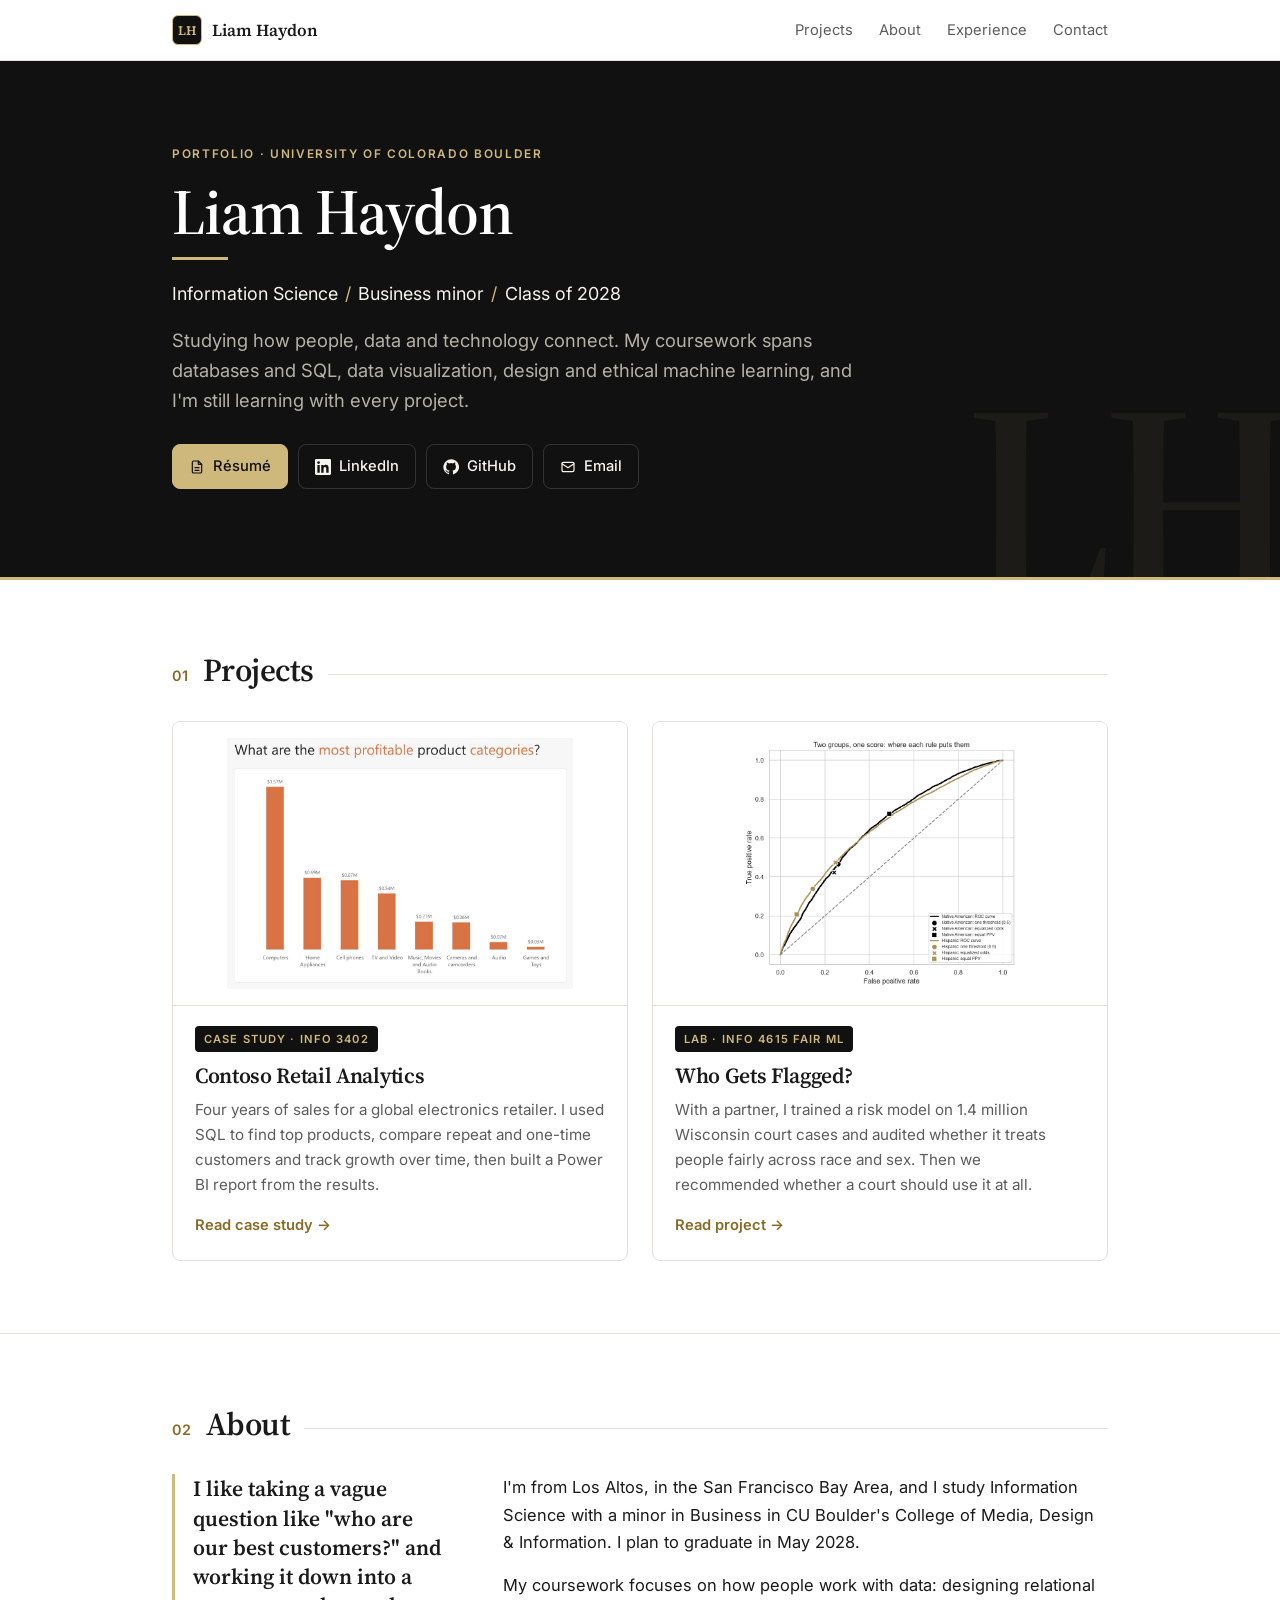
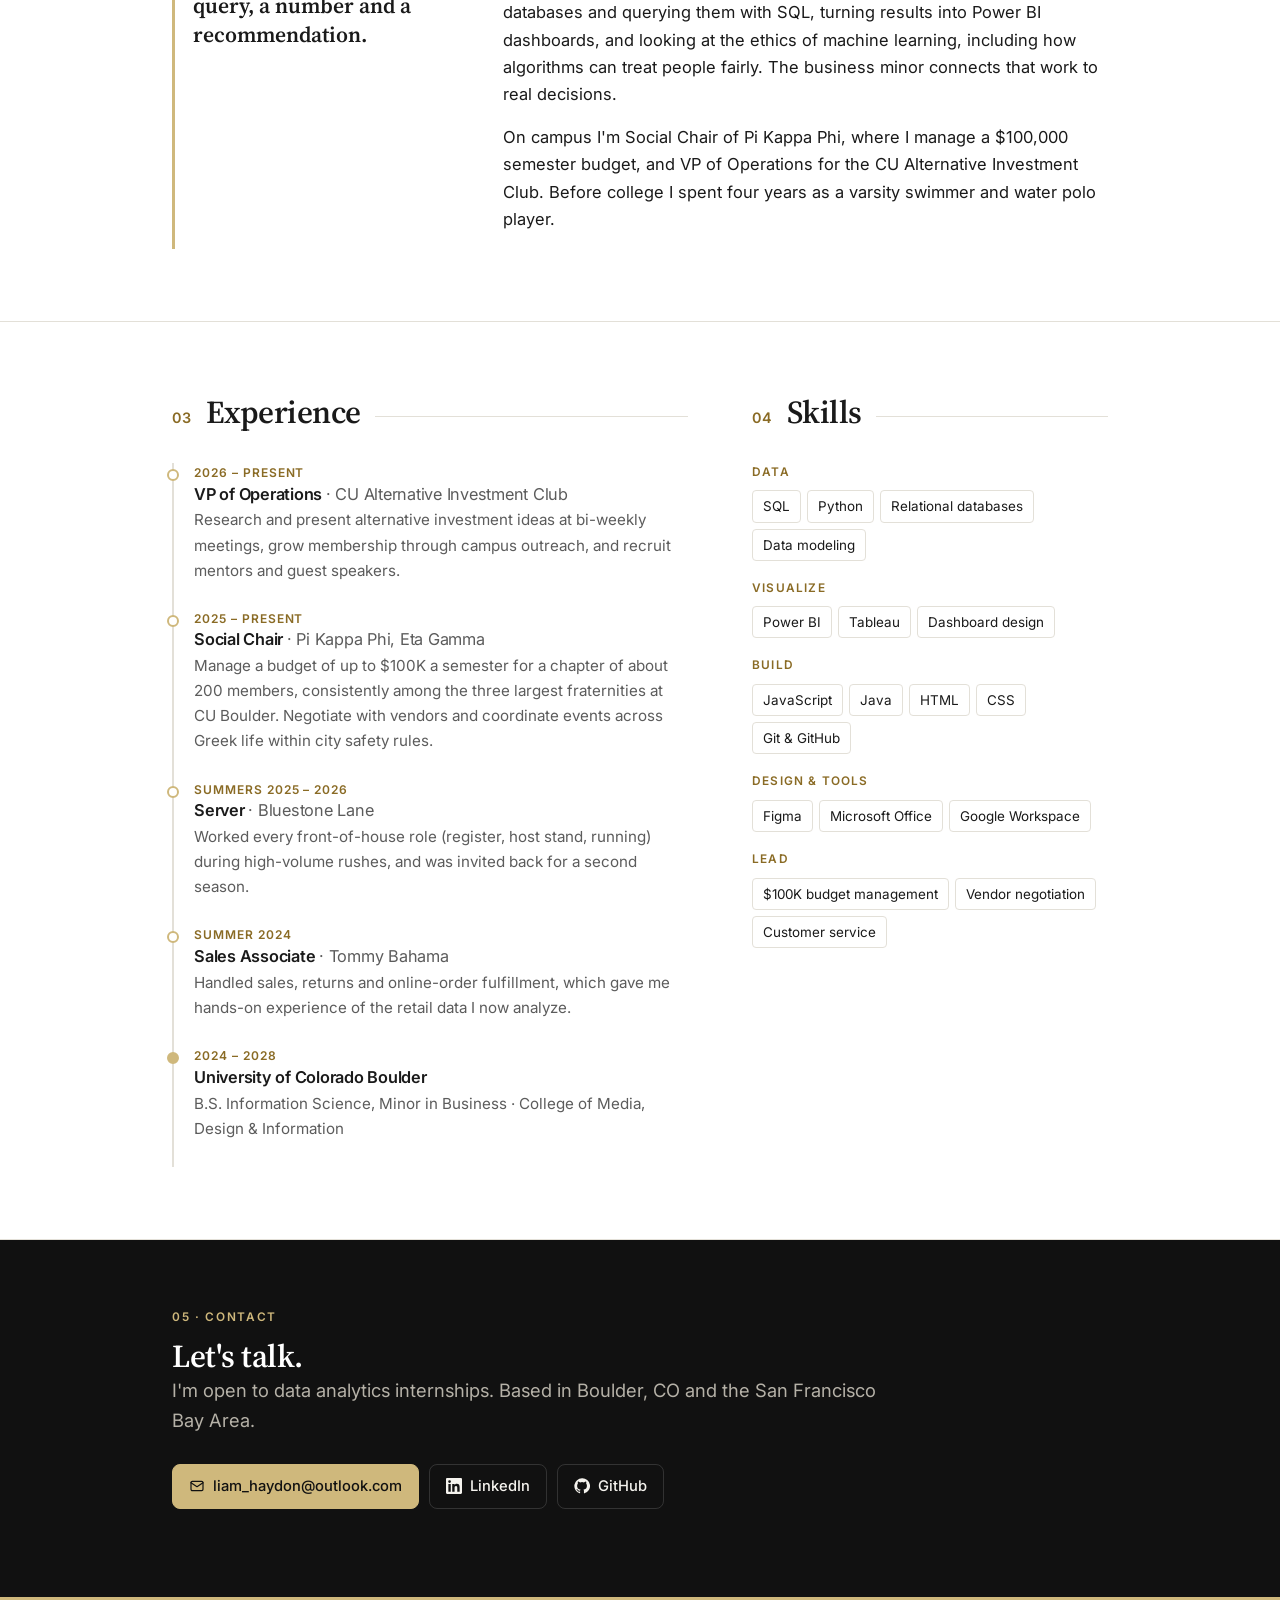
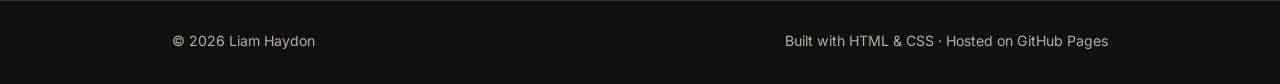
==== index.html @ d9df0a8a "Redesign: black and CU gold hero, icon links, monogram, numbered sections, timeline Co-Authored-By: " ====
<!doctype html>
<html lang="en">
<head>
  <meta charset="utf-8">
  <meta name="viewport" content="width=device-width, initial-scale=1">
  <title>Liam Haydon · Portfolio</title>
  <meta name="description" content="Liam Haydon: Information Science student with a Business minor at CU Boulder. SQL, Power BI, Python and data analytics.">
  <link rel="preconnect" href="https://fonts.googleapis.com">
  <link rel="preconnect" href="https://fonts.gstatic.com" crossorigin>
  <link href="https://fonts.googleapis.com/css2?family=Inter:wght@400;500;600&family=Source+Serif+4:opsz,wght@8..60,600&display=swap" rel="stylesheet">
  <link rel="stylesheet" href="assets/css/style.css">
</head>
<body>

<nav class="nav">
  <div class="container">
    <a class="brand" href="#top"><span class="mark">LH</span><span class="full">Liam Haydon</span></a>
    <ul>
      <li><a class="link" href="#projects">Projects</a></li>
      <li><a class="link" href="#about">About</a></li>
      <li class="hide-sm"><a class="link" href="#experience">Experience</a></li>
      <li><a class="link" href="#contact">Contact</a></li>
    </ul>
  </div>
</nav>

<header class="hero" id="top" data-mark="LH">
  <div class="container">
    <div class="eyebrow">Portfolio · University of Colorado Boulder</div>
    <h1>Liam Haydon</h1>
    <hr class="rule">
    <p class="role">Information Science<span class="sep">/</span>Business minor<span class="sep">/</span>Class of 2028</p>
    <p class="lead">Studying how people, data and technology connect. My coursework spans databases and SQL, data visualization, design and ethical machine learning, and I'm still learning with every project.</p>
    <ul class="links">
      <li><a class="btn gold" href="assets/Liam-Haydon-Resume.pdf">
        <svg viewBox="0 0 24 24" fill="none" stroke="currentColor" stroke-width="1.8" stroke-linecap="round" stroke-linejoin="round" aria-hidden="true"><path d="M14 3H7a2 2 0 0 0-2 2v14a2 2 0 0 0 2 2h10a2 2 0 0 0 2-2V8z"/><path d="M14 3v5h5M9 13h6M9 17h6"/></svg>Résumé</a></li>
      <li><a class="btn" href="https://www.linkedin.com/in/liamhaydon/">
        <svg viewBox="0 0 24 24" fill="currentColor" aria-hidden="true"><path d="M20.45 20.45h-3.56v-5.57c0-1.33-.02-3.04-1.85-3.04-1.85 0-2.14 1.45-2.14 2.94v5.67H9.35V9h3.41v1.56h.05c.48-.9 1.64-1.85 3.37-1.85 3.6 0 4.27 2.37 4.27 5.46v6.28ZM5.34 7.43a2.06 2.06 0 1 1 0-4.13 2.06 2.06 0 0 1 0 4.13ZM7.12 20.45H3.56V9h3.56v11.45ZM22.22 0H1.77C.79 0 0 .77 0 1.73v20.54C0 23.23.79 24 1.77 24h20.45c.98 0 1.78-.77 1.78-1.73V1.73C24 .77 23.2 0 22.22 0Z"/></svg>LinkedIn</a></li>
      <li><a class="btn" href="https://github.com/liamhaydon">
        <svg viewBox="0 0 24 24" fill="currentColor" aria-hidden="true"><path d="M12 .5a11.5 11.5 0 0 0-3.64 22.41c.58.1.79-.25.79-.56v-2c-3.2.7-3.88-1.37-3.88-1.37-.53-1.33-1.28-1.69-1.28-1.69-1.05-.71.08-.7.08-.7 1.16.08 1.77 1.19 1.77 1.19 1.03 1.77 2.71 1.26 3.37.96.1-.75.4-1.26.73-1.55-2.55-.29-5.24-1.28-5.24-5.68 0-1.25.45-2.28 1.18-3.08-.12-.29-.51-1.46.11-3.04 0 0 .97-.31 3.17 1.18a11 11 0 0 1 5.77 0c2.2-1.49 3.17-1.18 3.17-1.18.62 1.58.23 2.75.11 3.04.74.8 1.18 1.83 1.18 3.08 0 4.41-2.69 5.38-5.26 5.67.41.36.78 1.06.78 2.14v3.17c0 .31.21.67.8.56A11.5 11.5 0 0 0 12 .5Z"/></svg>GitHub</a></li>
      <li><a class="btn" href="mailto:liam_haydon@outlook.com">
        <svg viewBox="0 0 24 24" fill="none" stroke="currentColor" stroke-width="1.8" stroke-linecap="round" stroke-linejoin="round" aria-hidden="true"><rect x="3" y="5" width="18" height="14" rx="2"/><path d="m3 7 9 6 9-6"/></svg>Email</a></li>
    </ul>
  </div>
</header>


<section id="projects">
  <div class="container">
    <div class="sec-head"><span class="num">01</span><h2>Projects</h2></div>
    <div class="projects">
      <a class="project" href="projects/contoso-retail-analytics.html">
        <div class="shot"><img src="assets/img/profit-by-category.png" alt="Power BI chart of profit by product category"></div>
        <div class="info">
          <span class="course">Case study · INFO 3402</span>
          <h3>Contoso Retail Analytics</h3>
          <p>Four years of sales for a global electronics retailer. I used SQL to find top products, compare repeat and one-time customers and track growth over time, then built a Power BI report from the results.</p>
          <span class="read">Read case study <i>→</i></span>
        </div>
      </a>
      <a class="project" href="projects/fair-ml-risk-audit.html">
        <div class="shot"><img src="assets/img/fairml-impossibility.png" alt="ROC curves comparing how fairness rules affect two groups"></div>
        <div class="info">
          <span class="course">Lab · INFO 4615 Fair ML</span>
          <h3>Who Gets Flagged?</h3>
          <p>With a partner, I trained a risk model on 1.4 million Wisconsin court cases and audited whether it treats people fairly across race and sex. Then we recommended whether a court should use it at all.</p>
          <span class="read">Read project <i>→</i></span>
        </div>
      </a>
    </div>
  </div>
</section>

<section id="about">
  <div class="container">
    <div class="sec-head"><span class="num">02</span><h2>About</h2></div>
    <div class="about">
      <p class="pull">I like taking a vague question like "who are our best customers?" and working it down into a query, a number and a recommendation.</p>
      <div>
        <p>
          I'm from Los Altos, in the San Francisco Bay Area, and I study Information Science with a minor in Business
          in CU Boulder's College of Media, Design &amp; Information. I plan to graduate in May 2028.
        </p>
        <p>
          My coursework focuses on how people work with data: designing relational databases and querying them with SQL,
          turning results into Power BI dashboards, and looking at the ethics of machine learning, including how algorithms can treat people fairly.
          The business minor connects that work to real decisions.
        </p>
        <p>
          On campus I'm Social Chair of Pi Kappa Phi, where I manage a $100,000 semester budget,
          and VP of Operations for the CU Alternative Investment Club. Before college I spent four years as a varsity swimmer and water polo player.
        </p>
      </div>
    </div>
  </div>
</section>

<section id="experience">
  <div class="container two-col">
    <div>
      <div class="sec-head"><span class="num">03</span><h2>Experience</h2></div>
      <ul class="xp">
        <li>
          <span class="when">2026 – Present</span>
          <h3>VP of Operations <span class="org">· CU Alternative Investment Club</span></h3>
          <p>Research and present alternative investment ideas at bi-weekly meetings, grow membership through campus outreach, and recruit mentors and guest speakers.</p>
        </li>
        <li>
          <span class="when">2025 – Present</span>
          <h3>Social Chair <span class="org">· Pi Kappa Phi, Eta Gamma</span></h3>
          <p>Manage a budget of up to $100K a semester for a chapter of about 200 members, consistently among the three largest fraternities at CU Boulder. Negotiate with vendors and coordinate events across Greek life within city safety rules.</p>
        </li>
        <li>
          <span class="when">Summers 2025 – 2026</span>
          <h3>Server <span class="org">· Bluestone Lane</span></h3>
          <p>Worked every front-of-house role (register, host stand, running) during high-volume rushes, and was invited back for a second season.</p>
        </li>
        <li>
          <span class="when">Summer 2024</span>
          <h3>Sales Associate <span class="org">· Tommy Bahama</span></h3>
          <p>Handled sales, returns and online-order fulfillment, which gave me hands-on experience of the retail data I now analyze.</p>
        </li>
        <li class="edu">
          <span class="when">2024 – 2028</span>
          <h3>University of Colorado Boulder</h3>
          <p>B.S. Information Science, Minor in Business · College of Media, Design &amp; Information</p>
        </li>
      </ul>
    </div>
    <div>
      <div class="sec-head"><span class="num">04</span><h2>Skills</h2></div>
      <dl class="skills">
        <div><dt>Data</dt><dd><ul class="chips"><li>SQL</li><li>Python</li><li>Relational databases</li><li>Data modeling</li></ul></dd></div>
        <div><dt>Visualize</dt><dd><ul class="chips"><li>Power BI</li><li>Tableau</li><li>Dashboard design</li></ul></dd></div>
        <div><dt>Build</dt><dd><ul class="chips"><li>JavaScript</li><li>Java</li><li>HTML</li><li>CSS</li><li>Git &amp; GitHub</li></ul></dd></div>
        <div><dt>Design &amp; tools</dt><dd><ul class="chips"><li>Figma</li><li>Microsoft Office</li><li>Google Workspace</li></ul></dd></div>
        <div><dt>Lead</dt><dd><ul class="chips"><li>$100K budget management</li><li>Vendor negotiation</li><li>Customer service</li></ul></dd></div>
      </dl>
    </div>
  </div>
</section>

<section id="contact" class="band">
  <div class="container">
    <div class="eyebrow">05 · Contact</div>
    <h2>Let's talk.</h2>
    <p class="lead">I'm open to data analytics internships. Based in Boulder, CO and the San Francisco Bay Area.</p>
    <ul class="links">
      <li><a class="btn gold" href="mailto:liam_haydon@outlook.com">
        <svg viewBox="0 0 24 24" fill="none" stroke="currentColor" stroke-width="1.8" stroke-linecap="round" stroke-linejoin="round" aria-hidden="true"><rect x="3" y="5" width="18" height="14" rx="2"/><path d="m3 7 9 6 9-6"/></svg>liam_haydon@outlook.com</a></li>
      <li><a class="btn" href="https://www.linkedin.com/in/liamhaydon/">
        <svg viewBox="0 0 24 24" fill="currentColor" aria-hidden="true"><path d="M20.45 20.45h-3.56v-5.57c0-1.33-.02-3.04-1.85-3.04-1.85 0-2.14 1.45-2.14 2.94v5.67H9.35V9h3.41v1.56h.05c.48-.9 1.64-1.85 3.37-1.85 3.6 0 4.27 2.37 4.27 5.46v6.28ZM5.34 7.43a2.06 2.06 0 1 1 0-4.13 2.06 2.06 0 0 1 0 4.13ZM7.12 20.45H3.56V9h3.56v11.45ZM22.22 0H1.77C.79 0 0 .77 0 1.73v20.54C0 23.23.79 24 1.77 24h20.45c.98 0 1.78-.77 1.78-1.73V1.73C24 .77 23.2 0 22.22 0Z"/></svg>LinkedIn</a></li>
      <li><a class="btn" href="https://github.com/liamhaydon">
        <svg viewBox="0 0 24 24" fill="currentColor" aria-hidden="true"><path d="M12 .5a11.5 11.5 0 0 0-3.64 22.41c.58.1.79-.25.79-.56v-2c-3.2.7-3.88-1.37-3.88-1.37-.53-1.33-1.28-1.69-1.28-1.69-1.05-.71.08-.7.08-.7 1.16.08 1.77 1.19 1.77 1.19 1.03 1.77 2.71 1.26 3.37.96.1-.75.4-1.26.73-1.55-2.55-.29-5.24-1.28-5.24-5.68 0-1.25.45-2.28 1.18-3.08-.12-.29-.51-1.46.11-3.04 0 0 .97-.31 3.17 1.18a11 11 0 0 1 5.77 0c2.2-1.49 3.17-1.18 3.17-1.18.62 1.58.23 2.75.11 3.04.74.8 1.18 1.83 1.18 3.08 0 4.41-2.69 5.38-5.26 5.67.41.36.78 1.06.78 2.14v3.17c0 .31.21.67.8.56A11.5 11.5 0 0 0 12 .5Z"/></svg>GitHub</a></li>
    </ul>
  </div>
</section>

<footer>
  <div class="container">
    <span>© 2026 Liam Haydon</span>
    <span>Built with HTML &amp; CSS · Hosted on GitHub Pages</span>
  </div>
</footer>

</body>
</html>
---- assets/css/style.css ----
/* ==========================================================================
   Liam Haydon · Portfolio
   Professional and minimal, with black bands and CU gold accents.
   ========================================================================== */

/* ---------- Tokens ---------- */
:root {
  --bg: #ffffff;
  --surface: #f7f6f2;
  --text: #1a1a1a;
  --muted: #5c5c5c;
  --faint: #8b8b8b;
  --border: #e3e0d8;
  --accent: #8a6b25;          /* CU gold, darkened for text on white */
  --gold: #cfb87c;            /* true CU gold, for use on black */
  --accent-soft: #f4eedd;
  --band: #111111;            /* black hero / contact / footer */
  --band-text: #f5f3ee;
  --band-muted: #b5b1a7;
  --band-line: rgba(255, 255, 255, .14);
  --code-bg: #16181d;
  --shadow: 0 10px 30px -12px rgba(0, 0, 0, .18);
  --serif: "Source Serif 4", Georgia, "Times New Roman", serif;
  --sans: "Inter", system-ui, -apple-system, "Segoe UI", sans-serif;
  --mono: ui-monospace, SFMono-Regular, Menlo, Consolas, monospace;
  --max: 1000px;
  --radius: 8px;
}
@media (prefers-color-scheme: dark) {
  :root:not([data-theme="light"]) {
    --bg: #141414;
    --surface: #1c1c1c;
    --text: #ebe8e1;
    --muted: #a8a49c;
    --faint: #7d7a74;
    --border: #2d2c29;
    --accent: #cfb87c;
    --accent-soft: #2a2518;
    --band: #0a0a0a;
    --code-bg: #0d0e11;
    --shadow: 0 10px 30px -12px rgba(0, 0, 0, .6);
  }
}
:root[data-theme="dark"] {
  --bg: #141414;
  --surface: #1c1c1c;
  --text: #ebe8e1;
  --muted: #a8a49c;
  --faint: #7d7a74;
  --border: #2d2c29;
  --accent: #cfb87c;
  --accent-soft: #2a2518;
  --band: #0a0a0a;
  --code-bg: #0d0e11;
  --shadow: 0 10px 30px -12px rgba(0, 0, 0, .6);
}

/* ---------- Base ---------- */
*, *::before, *::after { box-sizing: border-box; }
html { scroll-behavior: smooth; }
@media (prefers-reduced-motion: reduce) { html { scroll-behavior: auto; } * { transition: none !important; } }
body {
  margin: 0;
  background: var(--bg);
  color: var(--text);
  font: 400 16.5px/1.65 var(--sans);
  -webkit-font-smoothing: antialiased;
}
img { max-width: 100%; height: auto; display: block; }
a { color: var(--accent); text-decoration: none; }
a:hover { text-decoration: underline; text-underline-offset: 3px; }
h1, h2, h3 { font-family: var(--serif); font-weight: 600; color: var(--text); line-height: 1.15; letter-spacing: -0.015em; margin: 0; }
h1 { font-size: clamp(2.6rem, 7vw, 4rem); }
h2 { font-size: clamp(1.6rem, 3vw, 2rem); }
h3 { font-size: 1.2rem; }
p { margin: 0 0 1rem; }
strong { font-weight: 600; }
code { font-family: var(--mono); font-size: .88em; }
:not(pre) > code { background: var(--surface); border: 1px solid var(--border); padding: .05em .35em; border-radius: 4px; }
::selection { background: var(--gold); color: #111; }

.container { max-width: var(--max); margin: 0 auto; padding: 0 20px; }
@media (min-width: 720px) { .container { padding: 0 32px; } }

section { padding: 72px 0; scroll-margin-top: 60px; }
section + section { border-top: 1px solid var(--border); }

.eyebrow {
  font: 600 .74rem/1 var(--sans); letter-spacing: .14em; text-transform: uppercase;
  color: var(--accent); margin-bottom: .9rem;
}
.lead { font-size: 1.15rem; color: var(--muted); max-width: 44rem; }
.muted { color: var(--muted); }

/* Numbered section heading:  01  Projects ───────── */
.sec-head { display: flex; align-items: baseline; gap: 14px; margin-bottom: 2rem; }
.sec-head .num { font: 600 .9rem var(--sans); color: var(--accent); letter-spacing: .06em; }
.sec-head::after { content: ""; flex: 1; height: 1px; background: var(--border); transform: translateY(-6px); }
.sec-head h2 { white-space: nowrap; }

/* ---------- Top nav ---------- */
.nav {
  position: sticky; top: 0; z-index: 10;
  background: color-mix(in srgb, var(--bg) 92%, transparent);
  backdrop-filter: blur(8px);
  border-bottom: 1px solid var(--border);
}
.nav .container { display: flex; align-items: center; justify-content: space-between; height: 60px; gap: 16px; }
.brand { display: inline-flex; align-items: center; gap: 10px; font: 600 1.05rem var(--serif); color: var(--text); }
.brand:hover { text-decoration: none; }
.brand .mark {
  display: inline-grid; place-items: center; width: 30px; height: 30px; border-radius: 6px;
  background: var(--band); color: var(--gold); font: 600 .8rem var(--serif); letter-spacing: .02em;
  border: 1px solid var(--gold);
}
.brand .muted { font-family: var(--sans); font-weight: 400; font-size: .9rem; }
.nav ul { display: flex; gap: 26px; list-style: none; margin: 0; padding: 0; }
.nav a.link { color: var(--muted); font-size: .92rem; position: relative; }
.nav a.link:hover { color: var(--text); text-decoration: none; }
.nav a.link::after {
  content: ""; position: absolute; left: 0; right: 0; bottom: -6px; height: 2px;
  background: var(--gold); transform: scaleX(0); transition: transform .2s ease;
}
.nav a.link:hover::after { transform: scaleX(1); }
@media (max-width: 600px) { .nav ul { gap: 16px; } .nav .hide-sm, .brand .muted, .brand .full { display: none; } }

/* ---------- Black bands (hero, contact, footer) ---------- */
.hero, .band {
  background: var(--band); color: var(--band-text);
  border-bottom: 3px solid var(--gold);
}
.hero h1, .hero h2, .hero h3, .band h1, .band h2, .band h3 { color: #fff; }
.hero .eyebrow, .band .eyebrow { color: var(--gold); }
.hero .lead, .band .lead { color: var(--band-muted); }
.hero a:not(.btn), .band a:not(.btn) { color: var(--gold); }

.hero { padding: 88px 0 72px; position: relative; overflow: hidden; }
.hero::before {               /* faint oversized monogram, personal touch */
  content: attr(data-mark); position: absolute; right: -10px; bottom: -70px;
  font: 600 18rem/1 var(--serif); color: rgba(207, 184, 124, .06); pointer-events: none; letter-spacing: -0.04em;
}
.hero .container { position: relative; }
.hero h1 { margin-bottom: .5rem; }
.hero .rule { width: 56px; height: 3px; background: var(--gold); border: 0; margin: 0 0 1.2rem; }
.hero .role { font-size: 1.12rem; color: var(--band-text); margin: 0 0 1rem; }
.hero .role .sep { color: var(--gold); margin: 0 .4em; }
.hero .lead { margin-bottom: 0; }

/* Icon buttons */
.links { display: flex; flex-wrap: wrap; gap: 10px; margin-top: 1.8rem; padding: 0; list-style: none; }
.btn {
  display: inline-flex; align-items: center; gap: 8px;
  padding: 9px 16px; border-radius: var(--radius); font-size: .92rem; font-weight: 500;
  border: 1px solid var(--border); color: var(--text); background: transparent;
  transition: border-color .15s ease, background .15s ease, color .15s ease, transform .15s ease;
}
.btn svg { width: 16px; height: 16px; flex: none; }
.btn:hover { text-decoration: none; border-color: var(--accent); color: var(--accent); transform: translateY(-1px); }
.hero .btn, .band .btn { border-color: var(--band-line); color: var(--band-text); }
.hero .btn:hover, .band .btn:hover { border-color: var(--gold); color: var(--gold); }
.btn.gold, .hero .btn.gold, .band .btn.gold { background: var(--gold); border-color: var(--gold); color: #111; }
.btn.gold:hover { background: #dcc790; color: #111; }

.hero .meta div { border-top-color: var(--band-line); }
.hero .meta dt { color: var(--band-muted); }
.hero .meta dd { color: #fff; }

/* Case-study facts row */
.meta { display: grid; gap: 20px; margin: 2.2rem 0 0; grid-template-columns: repeat(2, 1fr); }
@media (min-width: 760px) { .meta { grid-template-columns: repeat(4, 1fr); } }
.meta div { border-top: 1px solid var(--border); padding-top: 10px; }
.meta dt { font-size: .74rem; text-transform: uppercase; letter-spacing: .1em; color: var(--faint); }
.meta dd { margin: 4px 0 0; font-weight: 500; }

/* ---------- Home: projects grid ---------- */
.projects { display: grid; gap: 24px; }
@media (min-width: 720px) { .projects { grid-template-columns: 1fr 1fr; } }
.project {
  display: flex; flex-direction: column; color: inherit; position: relative;
  border: 1px solid var(--border); border-radius: var(--radius); overflow: hidden; background: var(--bg);
  transition: transform .2s ease, box-shadow .2s ease, border-color .2s ease;
}
.project::before {
  content: ""; position: absolute; inset: 0 0 auto 0; height: 3px; background: var(--gold);
  transform: scaleX(0); transform-origin: left; transition: transform .25s ease; z-index: 1;
}
.project:hover { text-decoration: none; transform: translateY(-4px); box-shadow: var(--shadow); border-color: var(--gold); }
.project:hover::before { transform: scaleX(1); }
.project .shot { aspect-ratio: 16 / 10; background: #fff; border-bottom: 1px solid var(--border); overflow: hidden; }
.project .shot img { width: 100%; height: 100%; object-fit: contain; padding: 16px; transition: transform .3s ease; }
.project:hover .shot img { transform: scale(1.03); }
.project .info { padding: 20px 22px 22px; display: flex; flex-direction: column; flex: 1; }
.project .course {
  align-self: flex-start; font-size: .7rem; font-weight: 600; letter-spacing: .1em; text-transform: uppercase;
  background: var(--band); color: var(--gold); padding: 4px 9px; border-radius: 4px;
}
.project h3 { margin: 12px 0 8px; font-size: 1.35rem; }
.project p { color: var(--muted); font-size: .95rem; margin: 0 0 16px; }
.project .read { margin-top: auto; color: var(--accent); font-size: .92rem; font-weight: 600; }
.project .read i { font-style: normal; display: inline-block; transition: transform .2s ease; }
.project:hover .read i { transform: translateX(4px); }

/* ---------- Home: about ---------- */
.about { display: grid; gap: 32px; }
@media (min-width: 820px) { .about { grid-template-columns: 1fr 2.2fr; gap: 56px; } }
.about .pull {
  font: 600 1.35rem/1.35 var(--serif); color: var(--text);
  border-left: 3px solid var(--gold); padding-left: 18px; margin: 0;
}

/* ---------- Home: experience + skills ---------- */
.two-col { display: grid; gap: 56px; }
@media (min-width: 860px) { .two-col { grid-template-columns: 1.45fr 1fr; gap: 64px; } }

.xp { list-style: none; margin: 0; padding: 0 0 0 20px; border-left: 2px solid var(--border); }
.xp li { position: relative; padding: 0 0 26px; }
.xp li::before {
  content: ""; position: absolute; left: -27px; top: 6px; width: 12px; height: 12px; border-radius: 50%;
  background: var(--bg); border: 2px solid var(--gold);
}
.xp li.edu::before { background: var(--gold); }
.xp .when { display: block; font-size: .75rem; font-weight: 600; letter-spacing: .08em; text-transform: uppercase; color: var(--accent); margin-bottom: 2px; }
.xp h3 { font-family: var(--sans); font-size: 1.02rem; font-weight: 600; }
.xp .org { color: var(--muted); font-weight: 400; }
.xp p { margin: 4px 0 0; font-size: .95rem; color: var(--muted); }

.skills { margin: 0; display: grid; gap: 18px; }
.skills dt { font-size: .74rem; font-weight: 600; text-transform: uppercase; letter-spacing: .1em; color: var(--accent); margin-bottom: 8px; }
.skills dd { margin: 0; }
.chips { list-style: none; display: flex; flex-wrap: wrap; gap: 6px; margin: 0; padding: 0; }
.chips li {
  font-size: .84rem; padding: 4px 10px; border-radius: 4px;
  border: 1px solid var(--border); color: var(--text); background: var(--bg);
  transition: border-color .15s ease, background .15s ease;
}
.chips li:hover { border-color: var(--gold); background: var(--accent-soft); }

/* ---------- Case studies ---------- */
.split { display: grid; gap: 32px; align-items: start; }
@media (min-width: 860px) { .split { grid-template-columns: 1fr 1fr; gap: 48px; } }

.steps { padding-left: 1.1rem; margin: 0 0 1rem; }
.steps li { margin-bottom: .45rem; }
.steps li::marker { color: var(--accent); }

figure { margin: 0; }
figure img, figure video { border: 1px solid var(--border); border-radius: var(--radius); background: #fff; }
figcaption { font-size: .86rem; color: var(--faint); margin-top: .6rem; }

.findings { display: grid; gap: 64px; margin-top: 8px; }
.finding { display: grid; gap: 24px; align-items: center; }
@media (min-width: 860px) {
  .findings.alt .finding { grid-template-columns: 1.2fr 1fr; gap: 48px; }
  .findings.alt .finding:nth-child(even) figure { order: 2; }
  .finding.side { grid-template-columns: 1fr 1fr; gap: 48px; }
}
.q-num {
  display: inline-grid; place-items: center; min-width: 34px; height: 24px; padding: 0 6px; border-radius: 4px;
  background: var(--band); color: var(--gold); font-size: .75rem; font-weight: 600; letter-spacing: .04em;
}
.finding h3 { margin: 10px 0 10px; font-size: 1.3rem; }
.finding p { color: var(--muted); margin: 0; max-width: 46rem; }
.finding figure img { padding: 6px; }

.stat { display: flex; flex-wrap: wrap; gap: 28px; margin-top: 18px; }
.stat > div { border-left: 2px solid var(--gold); padding-left: 12px; }
.stat b { display: block; font: 600 1.5rem/1.2 var(--serif); color: var(--text); }
.stat span { font-size: .74rem; color: var(--faint); text-transform: uppercase; letter-spacing: .06em; }

.clip { position: relative; }
.clip video { width: 100%; display: block; }
.clip .live {
  position: absolute; bottom: 10px; right: 10px; padding: 3px 9px; border-radius: 4px;
  font-size: .7rem; font-weight: 600; letter-spacing: .06em; text-transform: uppercase;
  background: var(--band); color: var(--gold);
}
.clip .live::first-letter { color: #e5534b; }

.grid { display: grid; gap: 20px; }
@media (min-width: 760px) { .grid.three, .verdict { grid-template-columns: repeat(3, 1fr); } }
.verdict { display: grid; gap: 20px; margin-top: 8px; }
.card {
  border: 1px solid var(--border); border-top: 3px solid var(--gold);
  border-radius: var(--radius); background: var(--bg);
}
.card .body { padding: 20px 22px; }
.card h3 { font-size: 1.1rem; margin-bottom: 6px; }
.card p { margin: 0; font-size: .95rem; }

.scenario { border-left: 3px solid var(--gold); background: var(--surface); padding: 16px 20px; border-radius: 0 var(--radius) var(--radius) 0; }
.scenario p { margin: 0; }

/* Collapsible code cards */
.sql-card, .code-card { border: 1px solid var(--border); border-radius: var(--radius); padding: 0 20px; margin-top: 14px; transition: border-color .15s ease; }
.sql-card:hover, .code-card:hover, .sql-card[open], .code-card[open] { border-color: var(--gold); }
.sql-card summary, .code-card summary {
  cursor: pointer; padding: 16px 0; font-weight: 500; list-style: none;
  display: flex; gap: 12px; align-items: center;
}
.sql-card summary::-webkit-details-marker, .code-card summary::-webkit-details-marker { display: none; }
.sql-card summary::after, .code-card summary::after { content: "+"; margin-left: auto; color: var(--accent); font-size: 1.3rem; line-height: 1; }
.sql-card[open] summary::after, .code-card[open] summary::after { content: "−"; }

pre[class*="language-"] {
  margin: 0 0 1rem !important; padding: 18px !important; border-radius: var(--radius);
  background: var(--code-bg) !important; font-size: .84rem !important; line-height: 1.6 !important;
  border-left: 3px solid var(--gold);
}
pre[class*="language-"], code[class*="language-"] { font-family: var(--mono) !important; text-shadow: none !important; }

/* ---------- Footer ---------- */
footer { background: var(--band); color: var(--band-muted); padding: 28px 0 32px; font-size: .88rem; }
footer .container { display: flex; flex-wrap: wrap; justify-content: space-between; gap: 12px; }
footer a { color: var(--gold); }
.band + footer { border-top: 1px solid var(--band-line); }

/* ---------- Small screens ---------- */
@media (max-width: 600px) {
  .hero { padding: 64px 0 56px; }
  .hero::before { font-size: 9rem; bottom: -36px; right: -6px; }
}
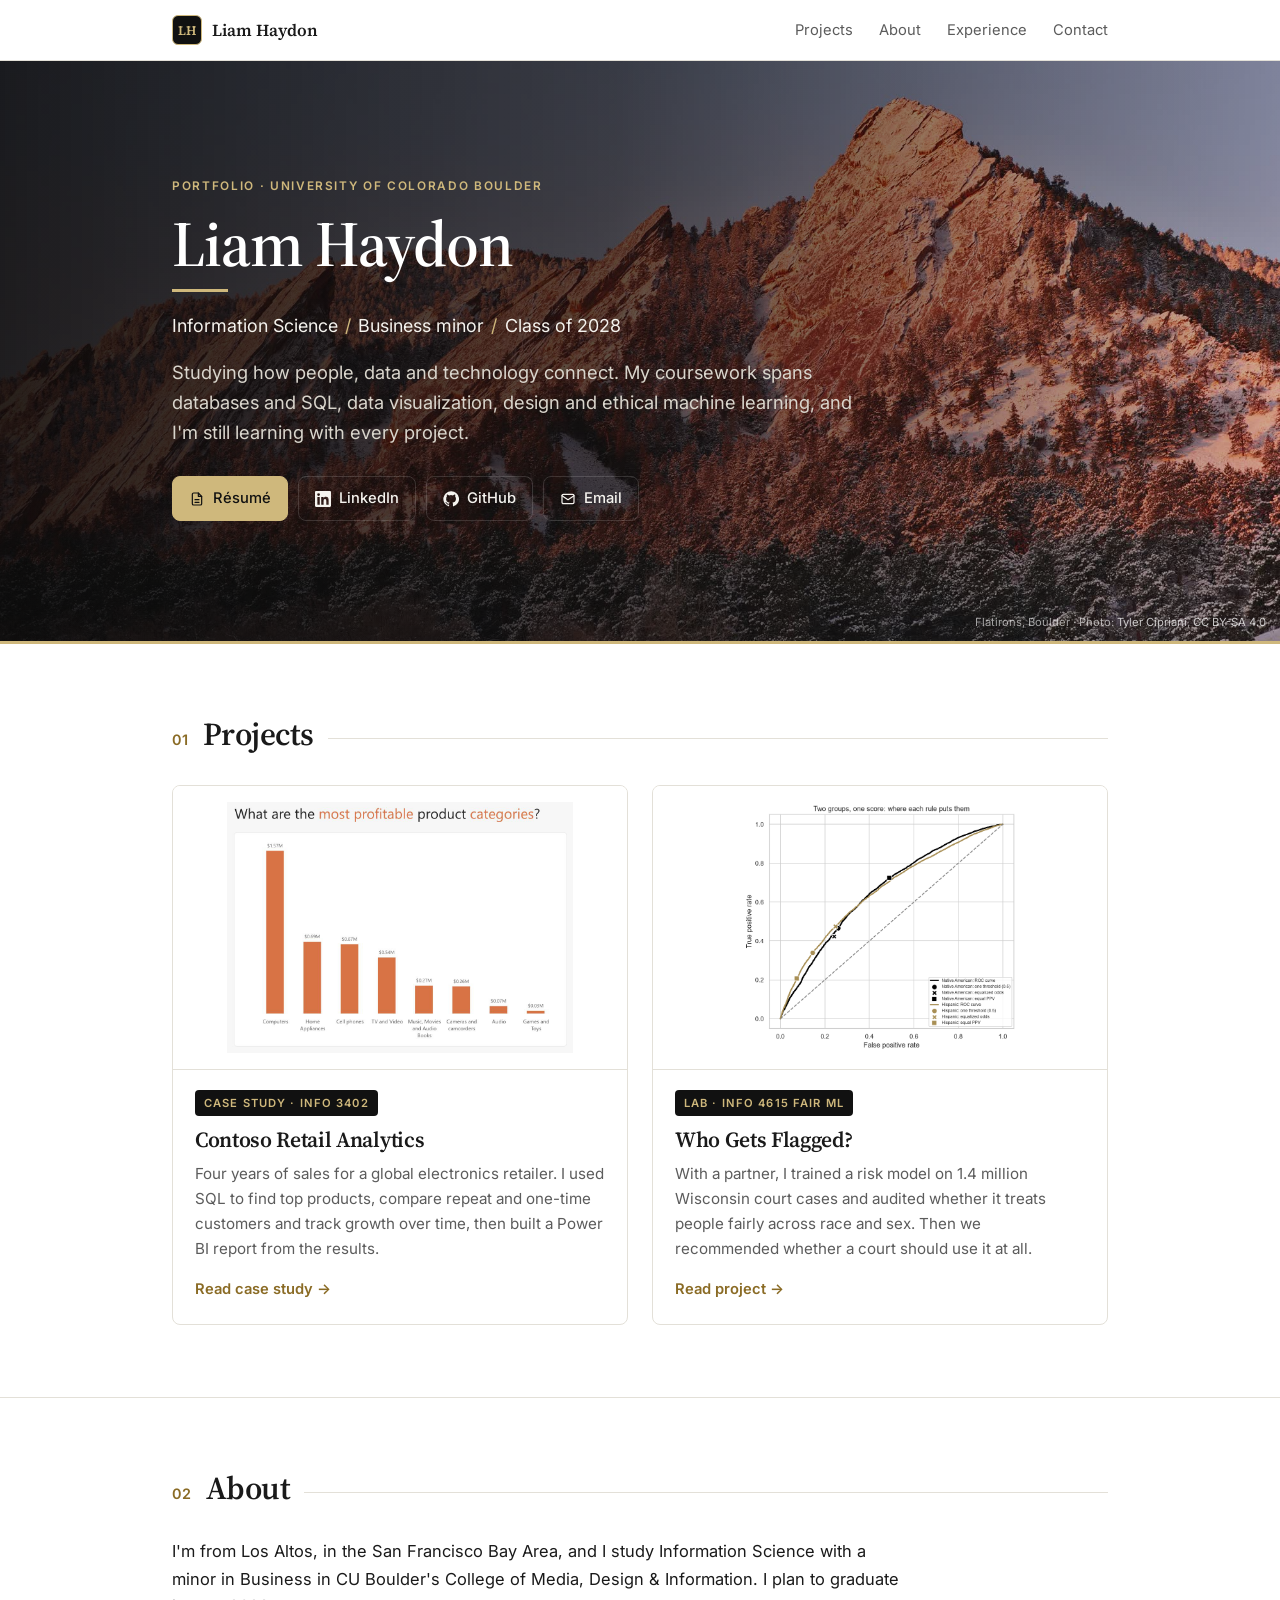
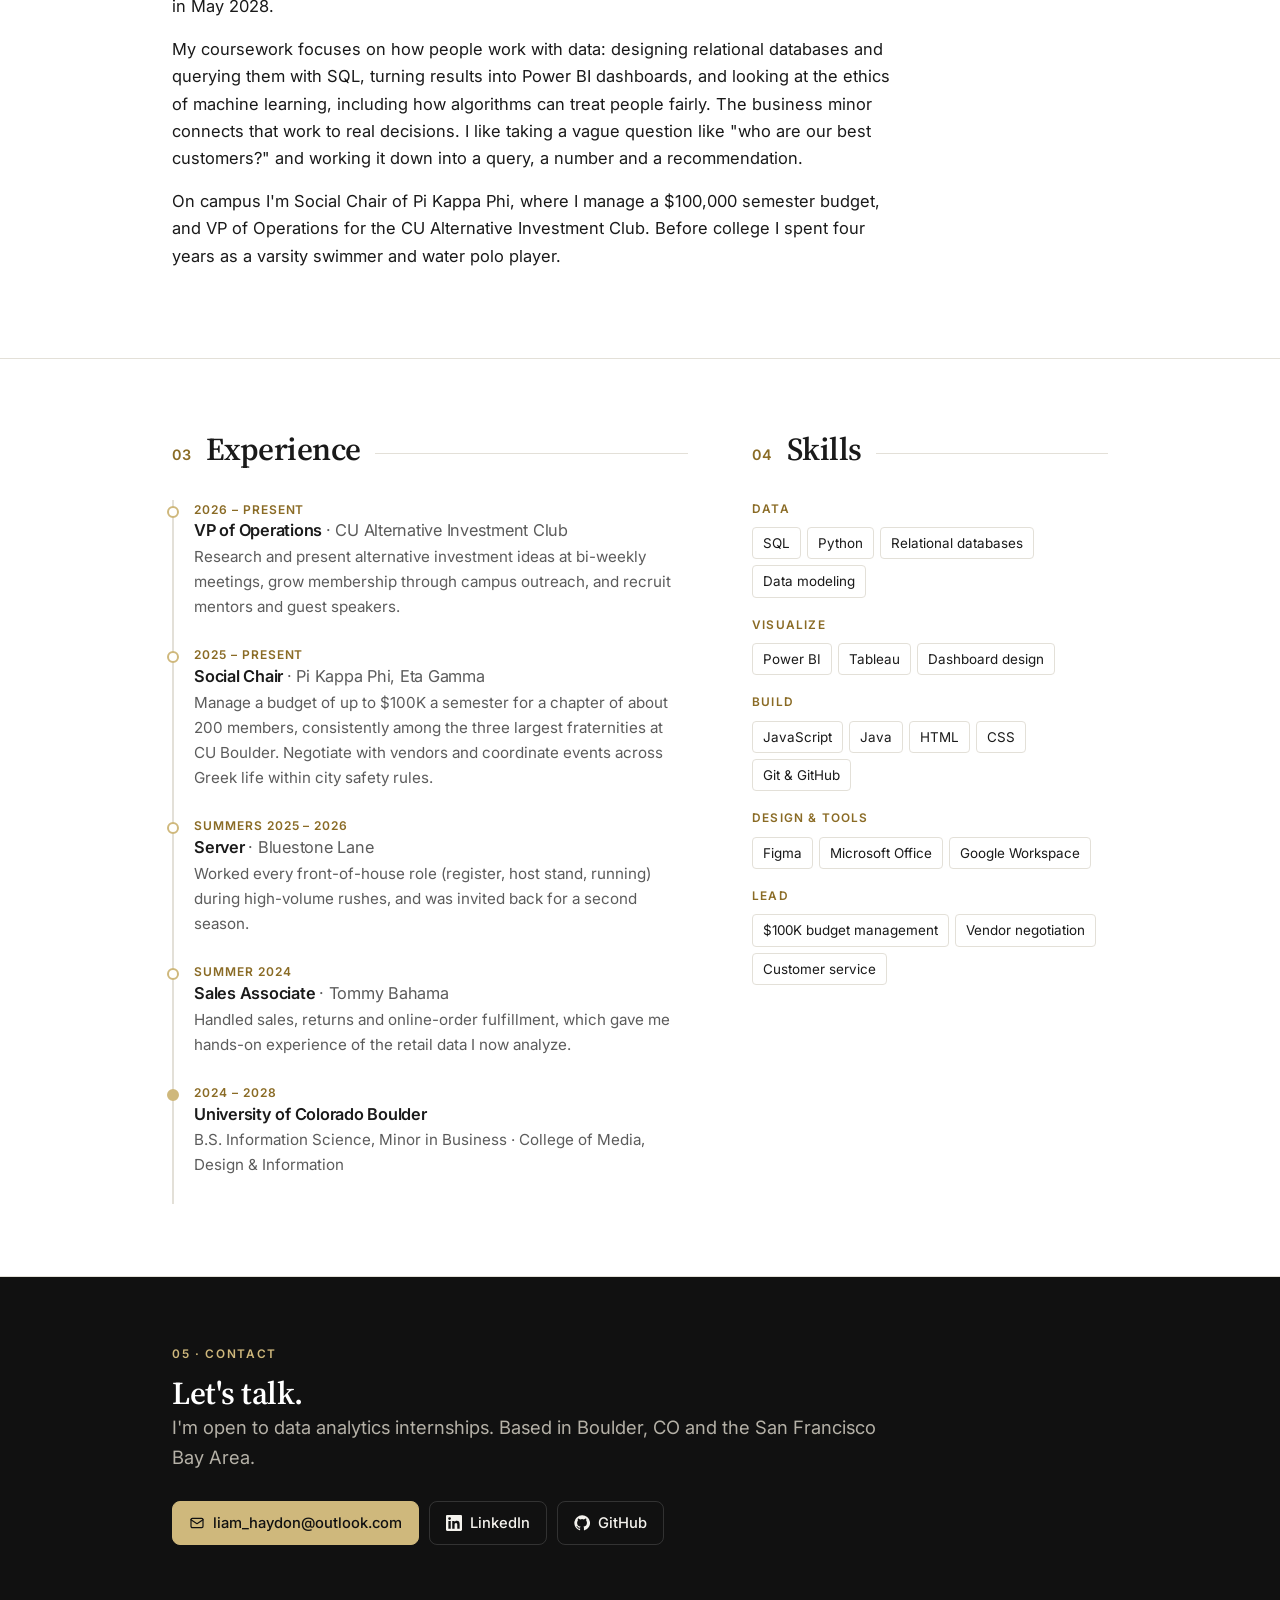
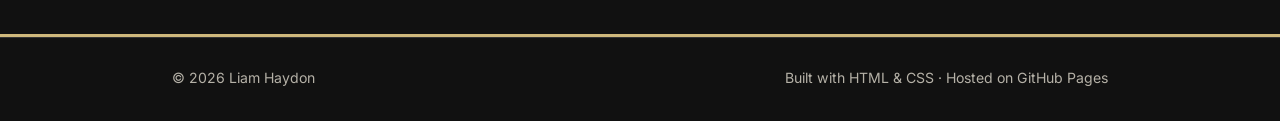
==== commit 0bfb4f0f: "Flatirons photo hero with credit; remove About pull quote; version stylesheet links Photo: Tyler Cip" ====
--- a/index.html
+++ b/index.html
@@ -8,7 +8,7 @@
   <link rel="preconnect" href="https://fonts.googleapis.com">
   <link rel="preconnect" href="https://fonts.gstatic.com" crossorigin>
   <link href="https://fonts.googleapis.com/css2?family=Inter:wght@400;500;600&family=Source+Serif+4:opsz,wght@8..60,600&display=swap" rel="stylesheet">
-  <link rel="stylesheet" href="assets/css/style.css">
+  <link rel="stylesheet" href="assets/css/style.css?v=4">
 </head>
 <body>
 
@@ -24,7 +24,7 @@
   </div>
 </nav>
 
-<header class="hero" id="top" data-mark="LH">
+<header class="hero photo" id="top">
   <div class="container">
     <div class="eyebrow">Portfolio · University of Colorado Boulder</div>
     <h1>Liam Haydon</h1>
@@ -42,6 +42,7 @@
         <svg viewBox="0 0 24 24" fill="none" stroke="currentColor" stroke-width="1.8" stroke-linecap="round" stroke-linejoin="round" aria-hidden="true"><rect x="3" y="5" width="18" height="14" rx="2"/><path d="m3 7 9 6 9-6"/></svg>Email</a></li>
     </ul>
   </div>
+  <span class="credit">Flatirons, Boulder · Photo: <a href="https://commons.wikimedia.org/wiki/File:Flatirons_Sunrise.jpg">Tyler Cipriani</a>, <a href="https://creativecommons.org/licenses/by-sa/4.0/">CC BY-SA 4.0</a></span>
 </header>
 
 
@@ -74,8 +75,7 @@
 <section id="about">
   <div class="container">
     <div class="sec-head"><span class="num">02</span><h2>About</h2></div>
-    <div class="about">
-      <p class="pull">I like taking a vague question like "who are our best customers?" and working it down into a query, a number and a recommendation.</p>
+    <div class="about" style="max-width: 46rem">
       <div>
         <p>
           I'm from Los Altos, in the San Francisco Bay Area, and I study Information Science with a minor in Business
@@ -84,7 +84,8 @@
         <p>
           My coursework focuses on how people work with data: designing relational databases and querying them with SQL,
           turning results into Power BI dashboards, and looking at the ethics of machine learning, including how algorithms can treat people fairly.
-          The business minor connects that work to real decisions.
+          The business minor connects that work to real decisions. I like taking a vague question like "who are our best customers?"
+          and working it down into a query, a number and a recommendation.
         </p>
         <p>
           On campus I'm Social Chair of Pi Kappa Phi, where I manage a $100,000 semester budget,
--- a/assets/css/style.css
+++ b/assets/css/style.css
@@ -201,12 +201,6 @@
 .project:hover .read i { transform: translateX(4px); }
 
 /* ---------- Home: about ---------- */
-.about { display: grid; gap: 32px; }
-@media (min-width: 820px) { .about { grid-template-columns: 1fr 2.2fr; gap: 56px; } }
-.about .pull {
-  font: 600 1.35rem/1.35 var(--serif); color: var(--text);
-  border-left: 3px solid var(--gold); padding-left: 18px; margin: 0;
-}
 
 /* ---------- Home: experience + skills ---------- */
 .two-col { display: grid; gap: 56px; }
@@ -319,3 +313,28 @@
   .hero { padding: 64px 0 56px; }
   .hero::before { font-size: 9rem; bottom: -36px; right: -6px; }
 }
+
+/* ---------- Home hero: Flatirons photo ---------- */
+.hero.photo {
+  background:
+    linear-gradient(90deg, rgba(10, 10, 10, .88) 0%, rgba(10, 10, 10, .66) 48%, rgba(10, 10, 10, .18) 100%),
+    url("../img/flatirons-hero.jpg") center 35% / cover no-repeat,
+    var(--band);
+  padding: 120px 0 104px;
+}
+@media (max-width: 900px) {
+  .hero.photo {
+    background:
+      linear-gradient(180deg, rgba(10, 10, 10, .55) 0%, rgba(10, 10, 10, .82) 60%, rgba(10, 10, 10, .9) 100%),
+      url("../img/flatirons-hero-1200.jpg") 70% 30% / cover no-repeat,
+      var(--band);
+    padding: 96px 0 80px;
+  }
+}
+.hero.photo::before { content: none; }
+.hero.photo .lead { color: #d9d5cc; }
+.hero .credit {
+  position: absolute; right: 14px; bottom: 10px; z-index: 1;
+  font-size: .7rem; color: rgba(255, 255, 255, .6);
+}
+.hero .credit a { color: rgba(255, 255, 255, .75); }
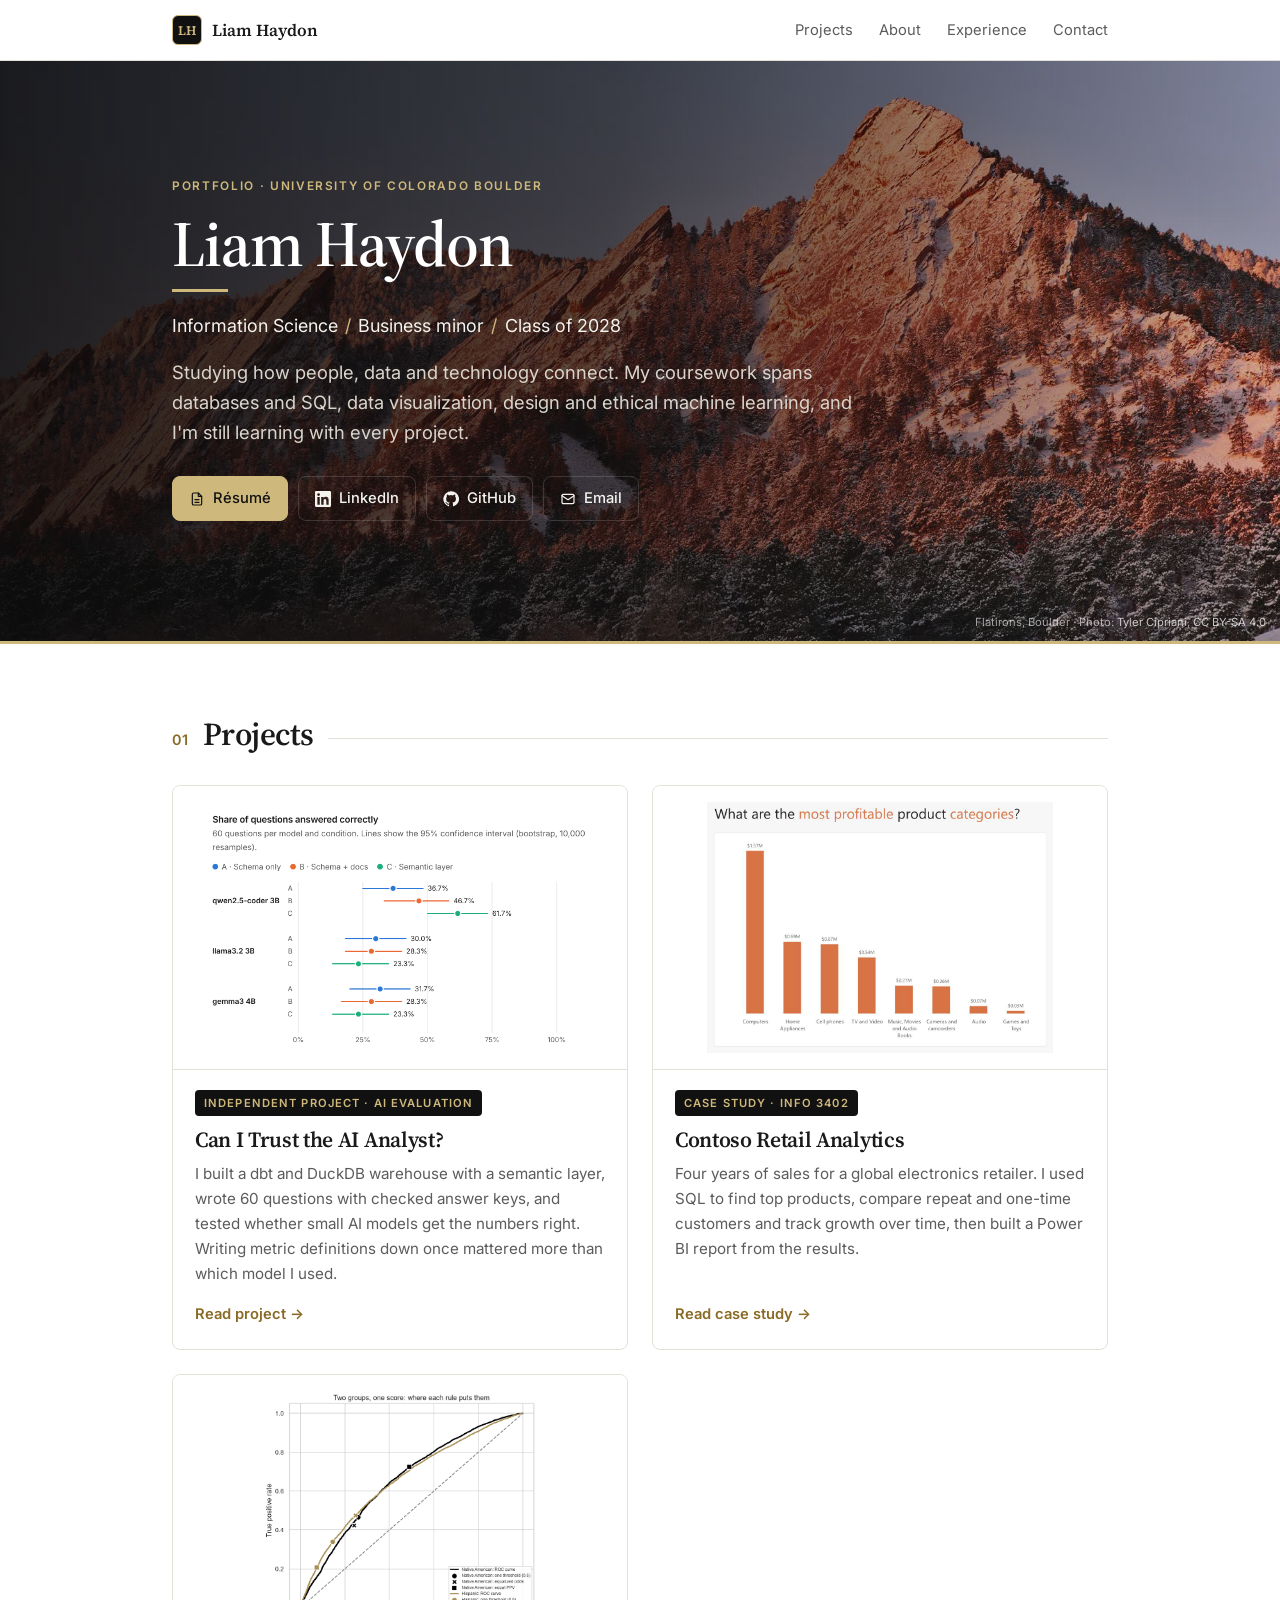
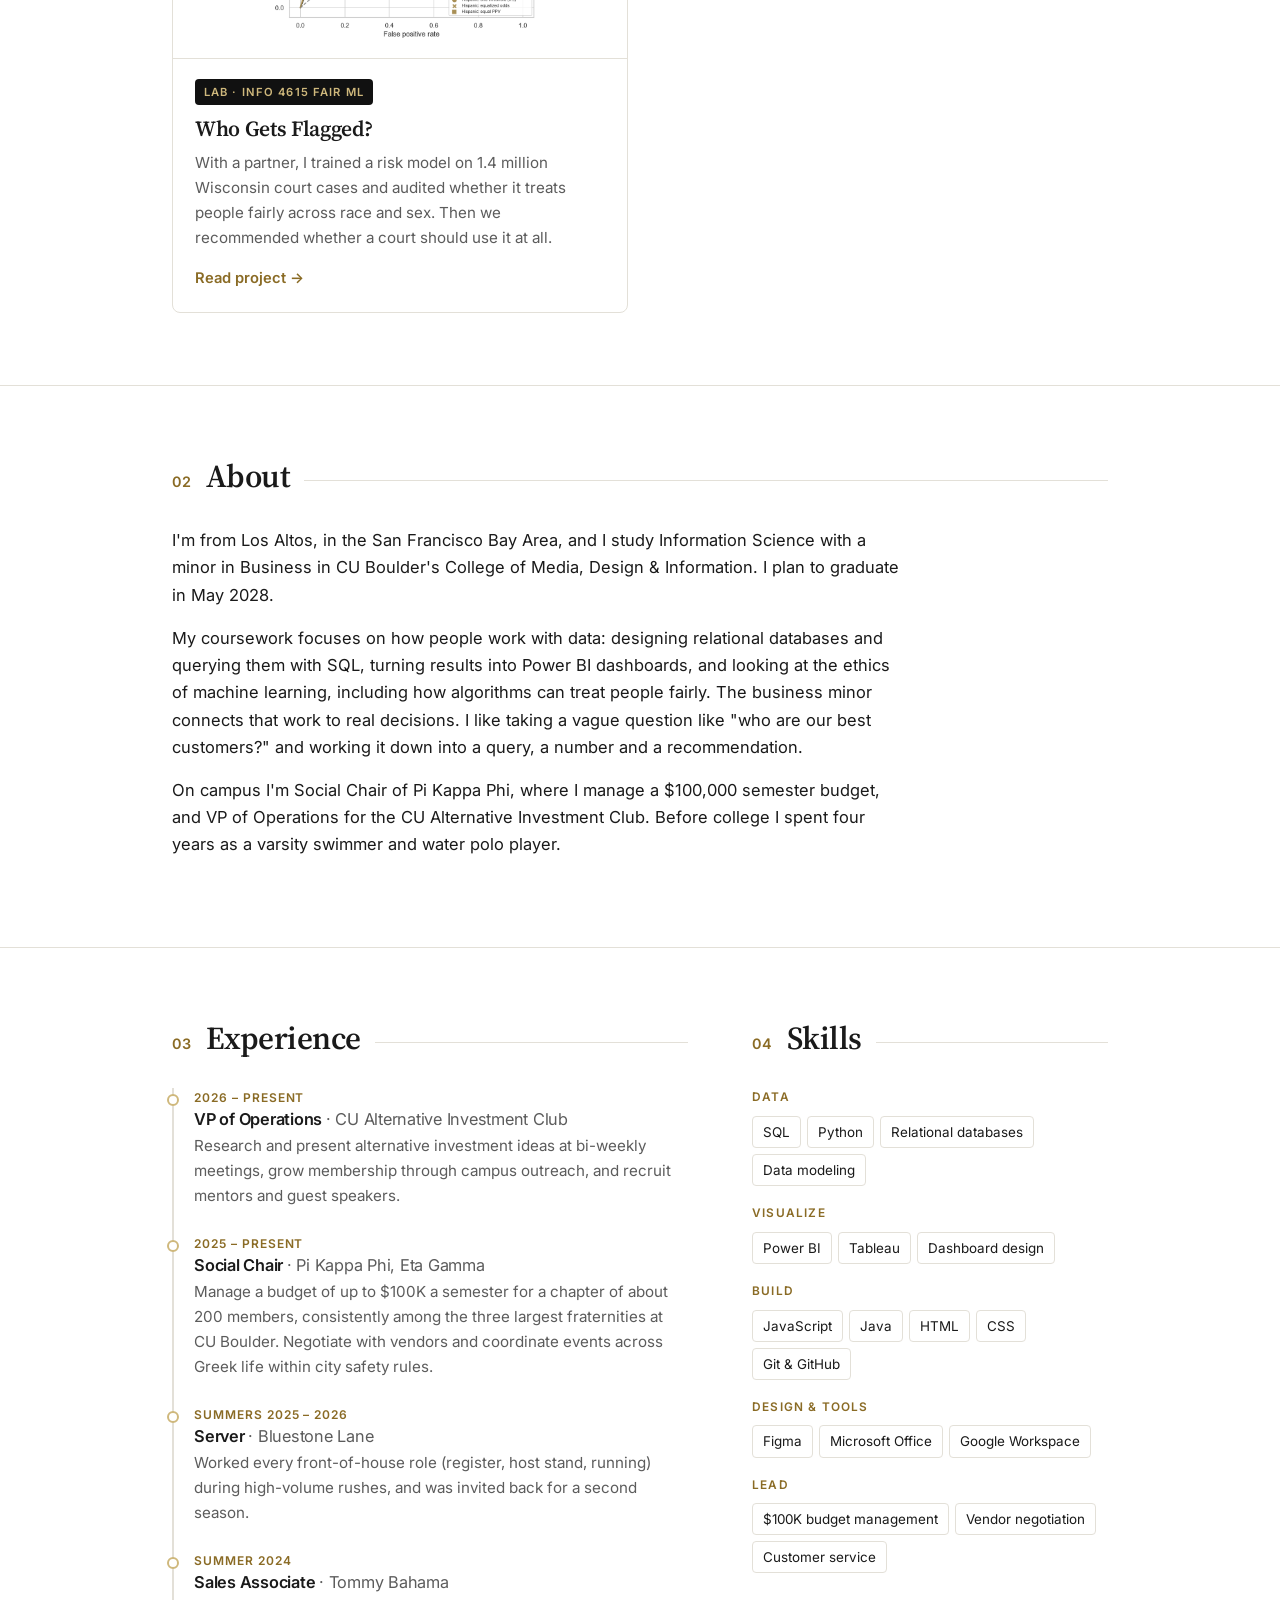
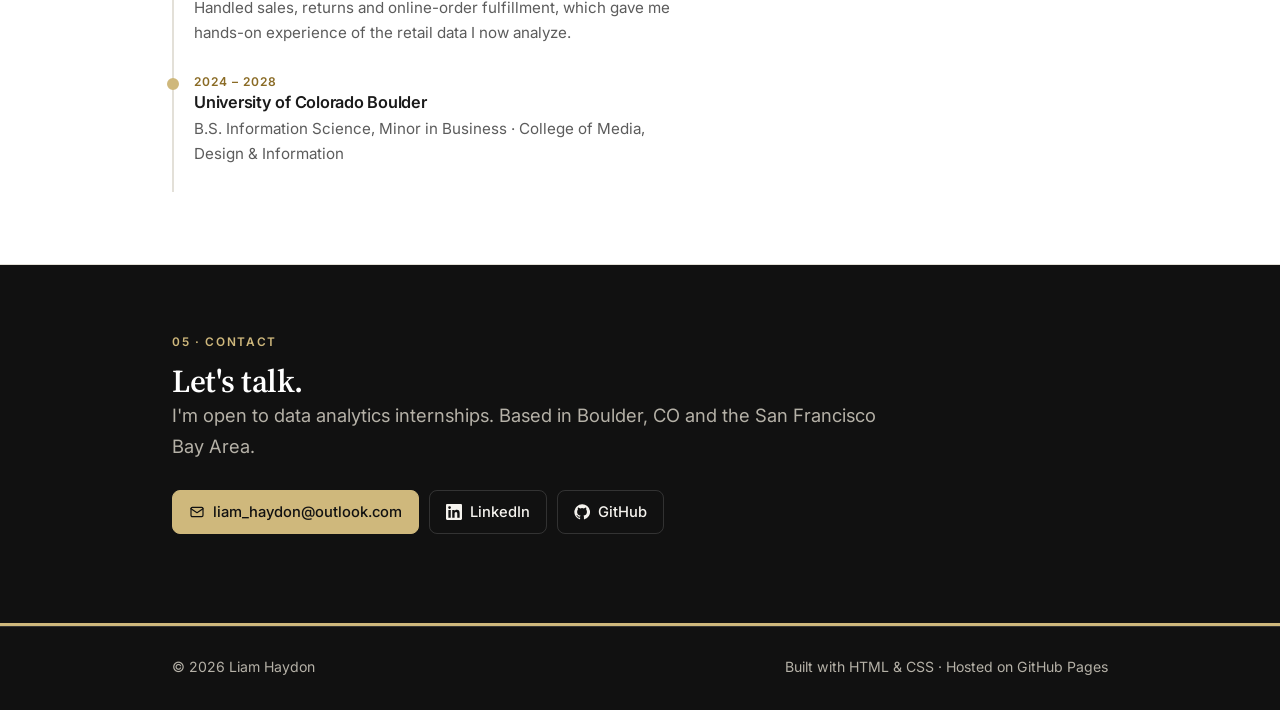
==== commit 42eec475: "Add AI analyst evaluation project page and homepage card Results page for the 'Can I Trust the AI An" ====
--- a/index.html
+++ b/index.html
@@ -50,6 +50,15 @@
   <div class="container">
     <div class="sec-head"><span class="num">01</span><h2>Projects</h2></div>
     <div class="projects">
+      <a class="project" href="projects/ai-analyst-eval.html">
+        <div class="shot"><img src="assets/img/ai-analyst-accuracy.png" alt="Chart of AI model accuracy with confidence intervals across three conditions"></div>
+        <div class="info">
+          <span class="course">Independent project · AI evaluation</span>
+          <h3>Can I Trust the AI Analyst?</h3>
+          <p>I built a dbt and DuckDB warehouse with a semantic layer, wrote 60 questions with checked answer keys, and tested whether small AI models get the numbers right. Writing metric definitions down once mattered more than which model I used.</p>
+          <span class="read">Read project <i>→</i></span>
+        </div>
+      </a>
       <a class="project" href="projects/contoso-retail-analytics.html">
         <div class="shot"><img src="assets/img/profit-by-category.png" alt="Power BI chart of profit by product category"></div>
         <div class="info">
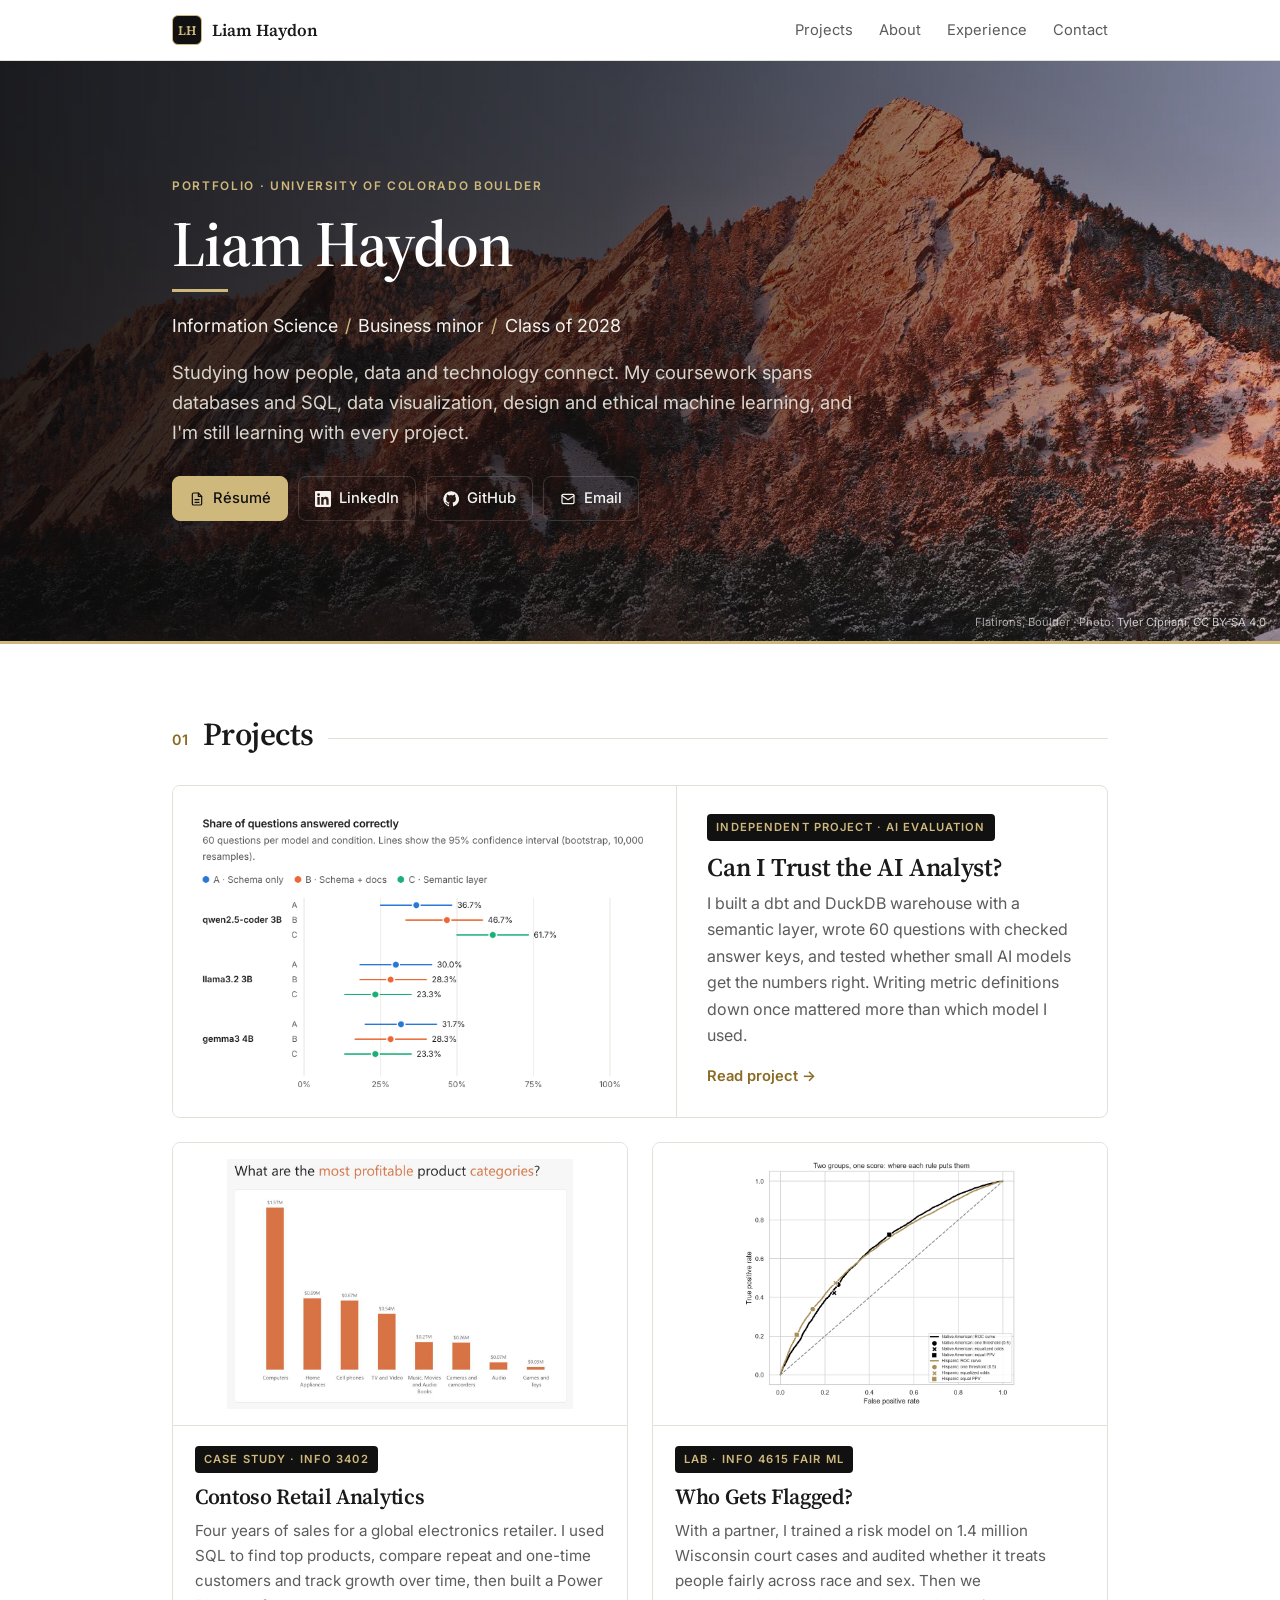
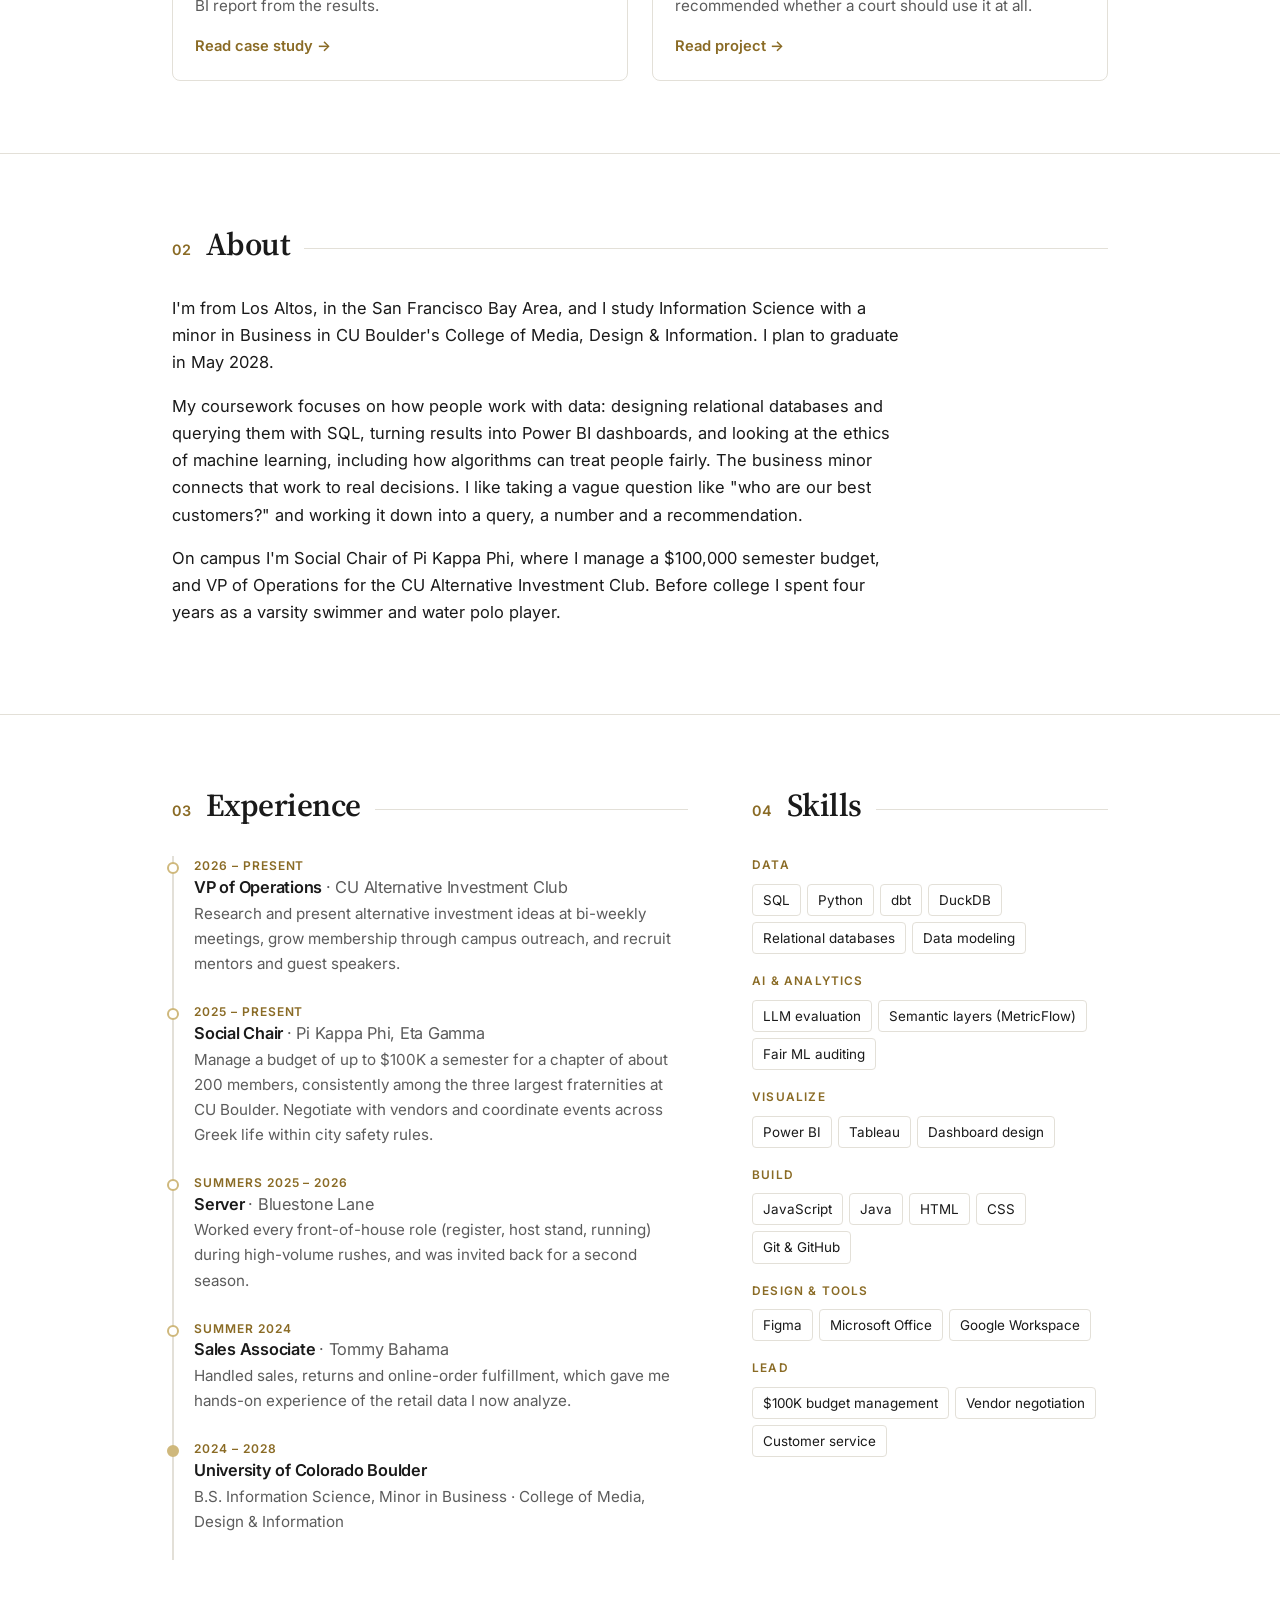
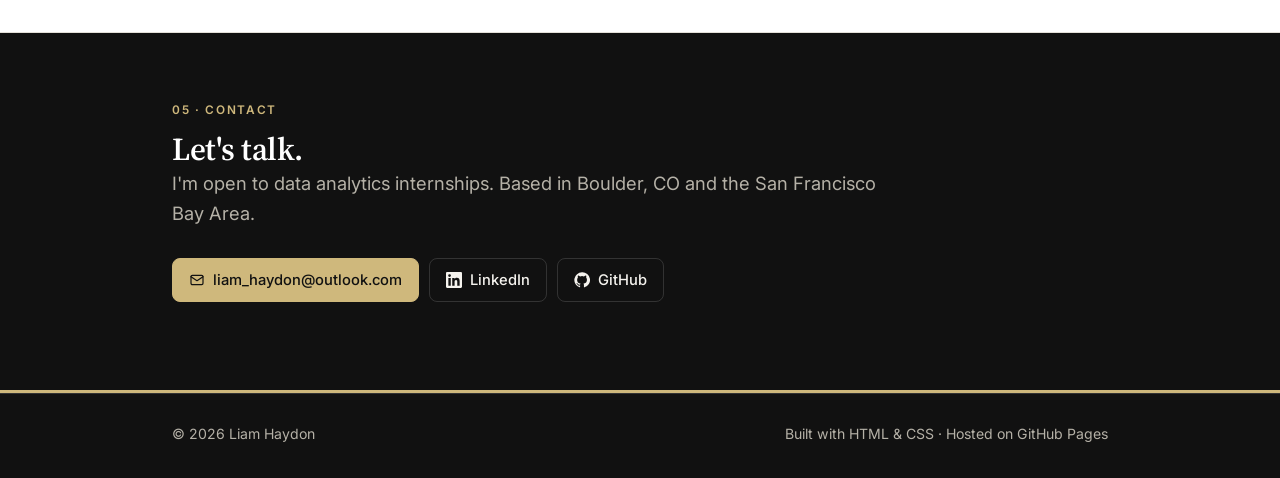
==== commit d22bfeea: "Feature AI analyst project on homepage; add dbt, DuckDB, MetricFlow and LLM evaluation to skills Co-" ====
--- a/index.html
+++ b/index.html
@@ -8,7 +8,7 @@
   <link rel="preconnect" href="https://fonts.googleapis.com">
   <link rel="preconnect" href="https://fonts.gstatic.com" crossorigin>
   <link href="https://fonts.googleapis.com/css2?family=Inter:wght@400;500;600&family=Source+Serif+4:opsz,wght@8..60,600&display=swap" rel="stylesheet">
-  <link rel="stylesheet" href="assets/css/style.css?v=4">
+  <link rel="stylesheet" href="assets/css/style.css?v=5">
 </head>
 <body>
 
@@ -50,7 +50,7 @@
   <div class="container">
     <div class="sec-head"><span class="num">01</span><h2>Projects</h2></div>
     <div class="projects">
-      <a class="project" href="projects/ai-analyst-eval.html">
+      <a class="project featured" href="projects/ai-analyst-eval.html">
         <div class="shot"><img src="assets/img/ai-analyst-accuracy.png" alt="Chart of AI model accuracy with confidence intervals across three conditions"></div>
         <div class="info">
           <span class="course">Independent project · AI evaluation</span>
@@ -140,7 +140,8 @@
     <div>
       <div class="sec-head"><span class="num">04</span><h2>Skills</h2></div>
       <dl class="skills">
-        <div><dt>Data</dt><dd><ul class="chips"><li>SQL</li><li>Python</li><li>Relational databases</li><li>Data modeling</li></ul></dd></div>
+        <div><dt>Data</dt><dd><ul class="chips"><li>SQL</li><li>Python</li><li>dbt</li><li>DuckDB</li><li>Relational databases</li><li>Data modeling</li></ul></dd></div>
+        <div><dt>AI &amp; analytics</dt><dd><ul class="chips"><li>LLM evaluation</li><li>Semantic layers (MetricFlow)</li><li>Fair ML auditing</li></ul></dd></div>
         <div><dt>Visualize</dt><dd><ul class="chips"><li>Power BI</li><li>Tableau</li><li>Dashboard design</li></ul></dd></div>
         <div><dt>Build</dt><dd><ul class="chips"><li>JavaScript</li><li>Java</li><li>HTML</li><li>CSS</li><li>Git &amp; GitHub</li></ul></dd></div>
         <div><dt>Design &amp; tools</dt><dd><ul class="chips"><li>Figma</li><li>Microsoft Office</li><li>Google Workspace</li></ul></dd></div>
--- a/assets/css/style.css
+++ b/assets/css/style.css
@@ -338,3 +338,12 @@
   font-size: .7rem; color: rgba(255, 255, 255, .6);
 }
 .hero .credit a { color: rgba(255, 255, 255, .75); }
+
+/* Featured (newest) project: full-width card on desktop */
+@media (min-width: 720px) {
+  .project.featured { grid-column: 1 / -1; flex-direction: row; }
+  .project.featured .shot { flex: 0 0 54%; aspect-ratio: auto; min-height: 300px; border-bottom: 0; border-right: 1px solid var(--border); }
+  .project.featured .info { padding: 28px 30px; justify-content: center; }
+  .project.featured h3 { font-size: 1.6rem; }
+  .project.featured p { font-size: 1rem; }
+}
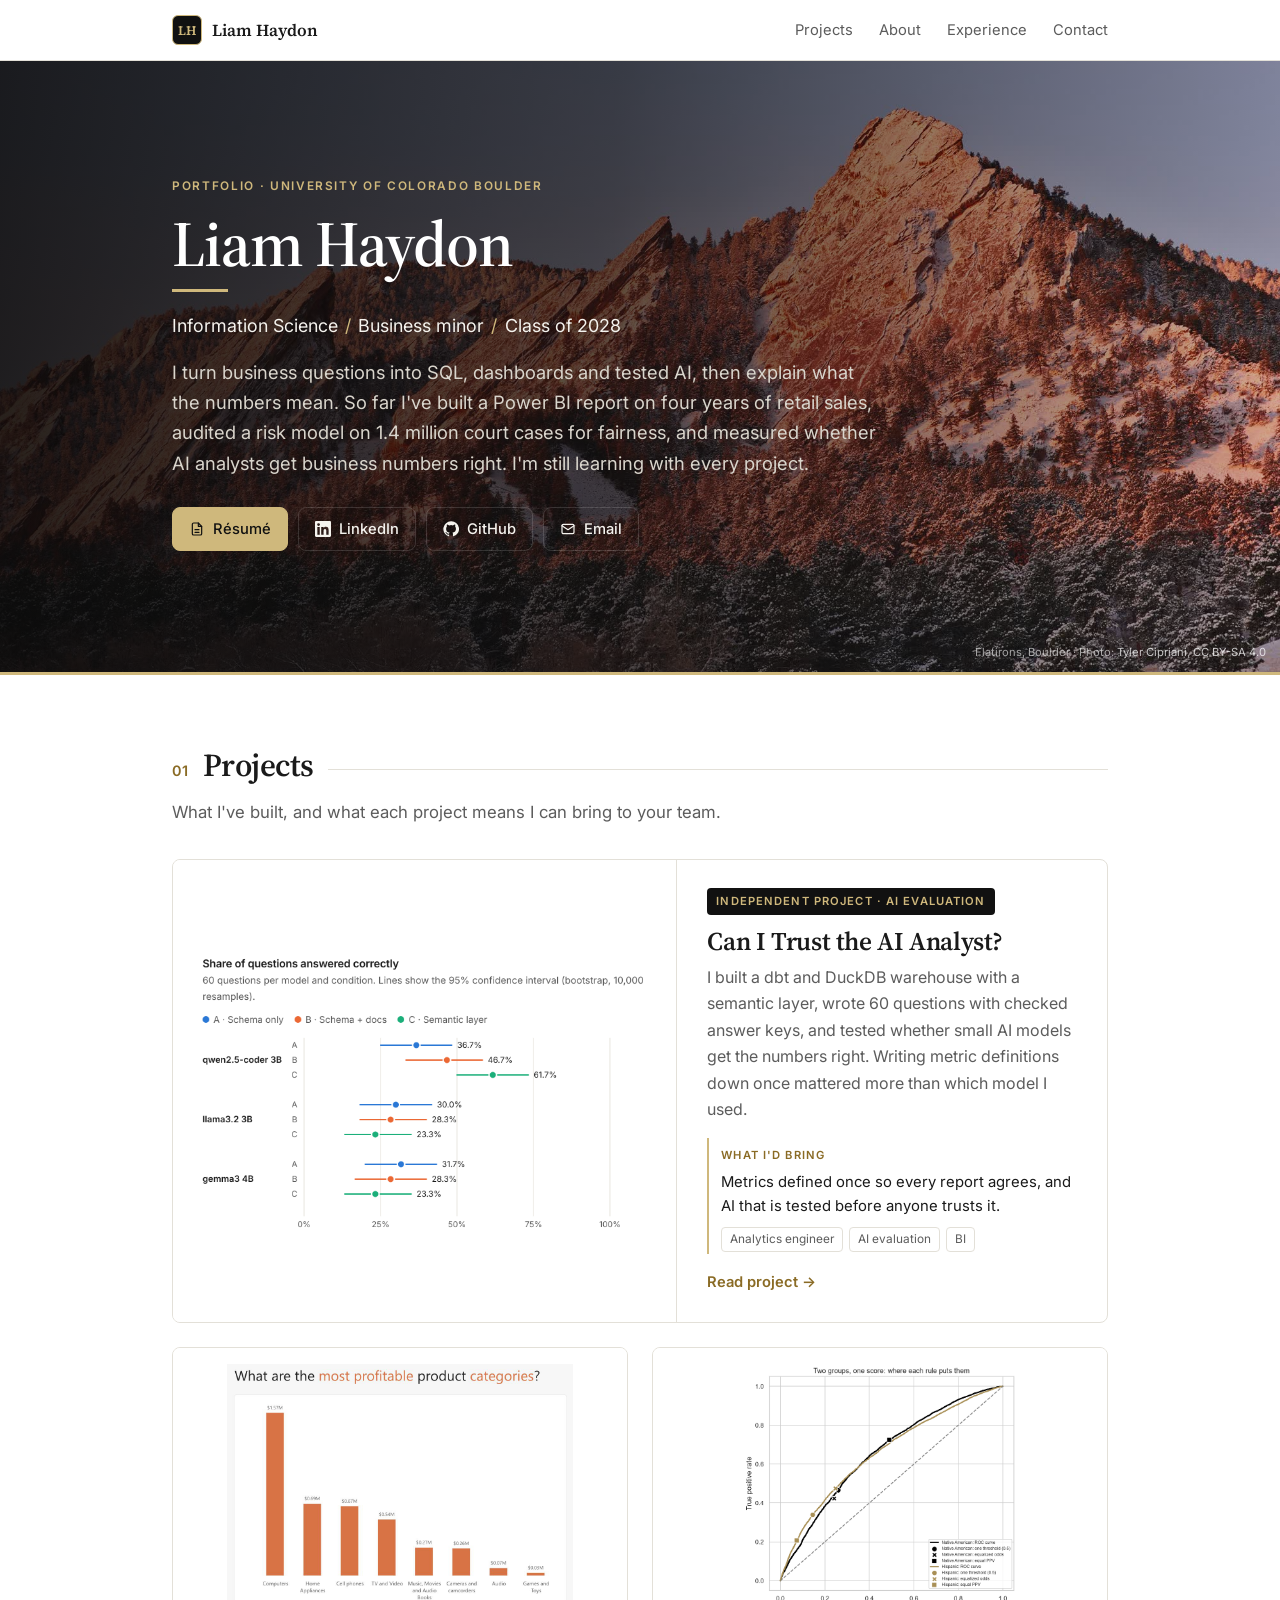
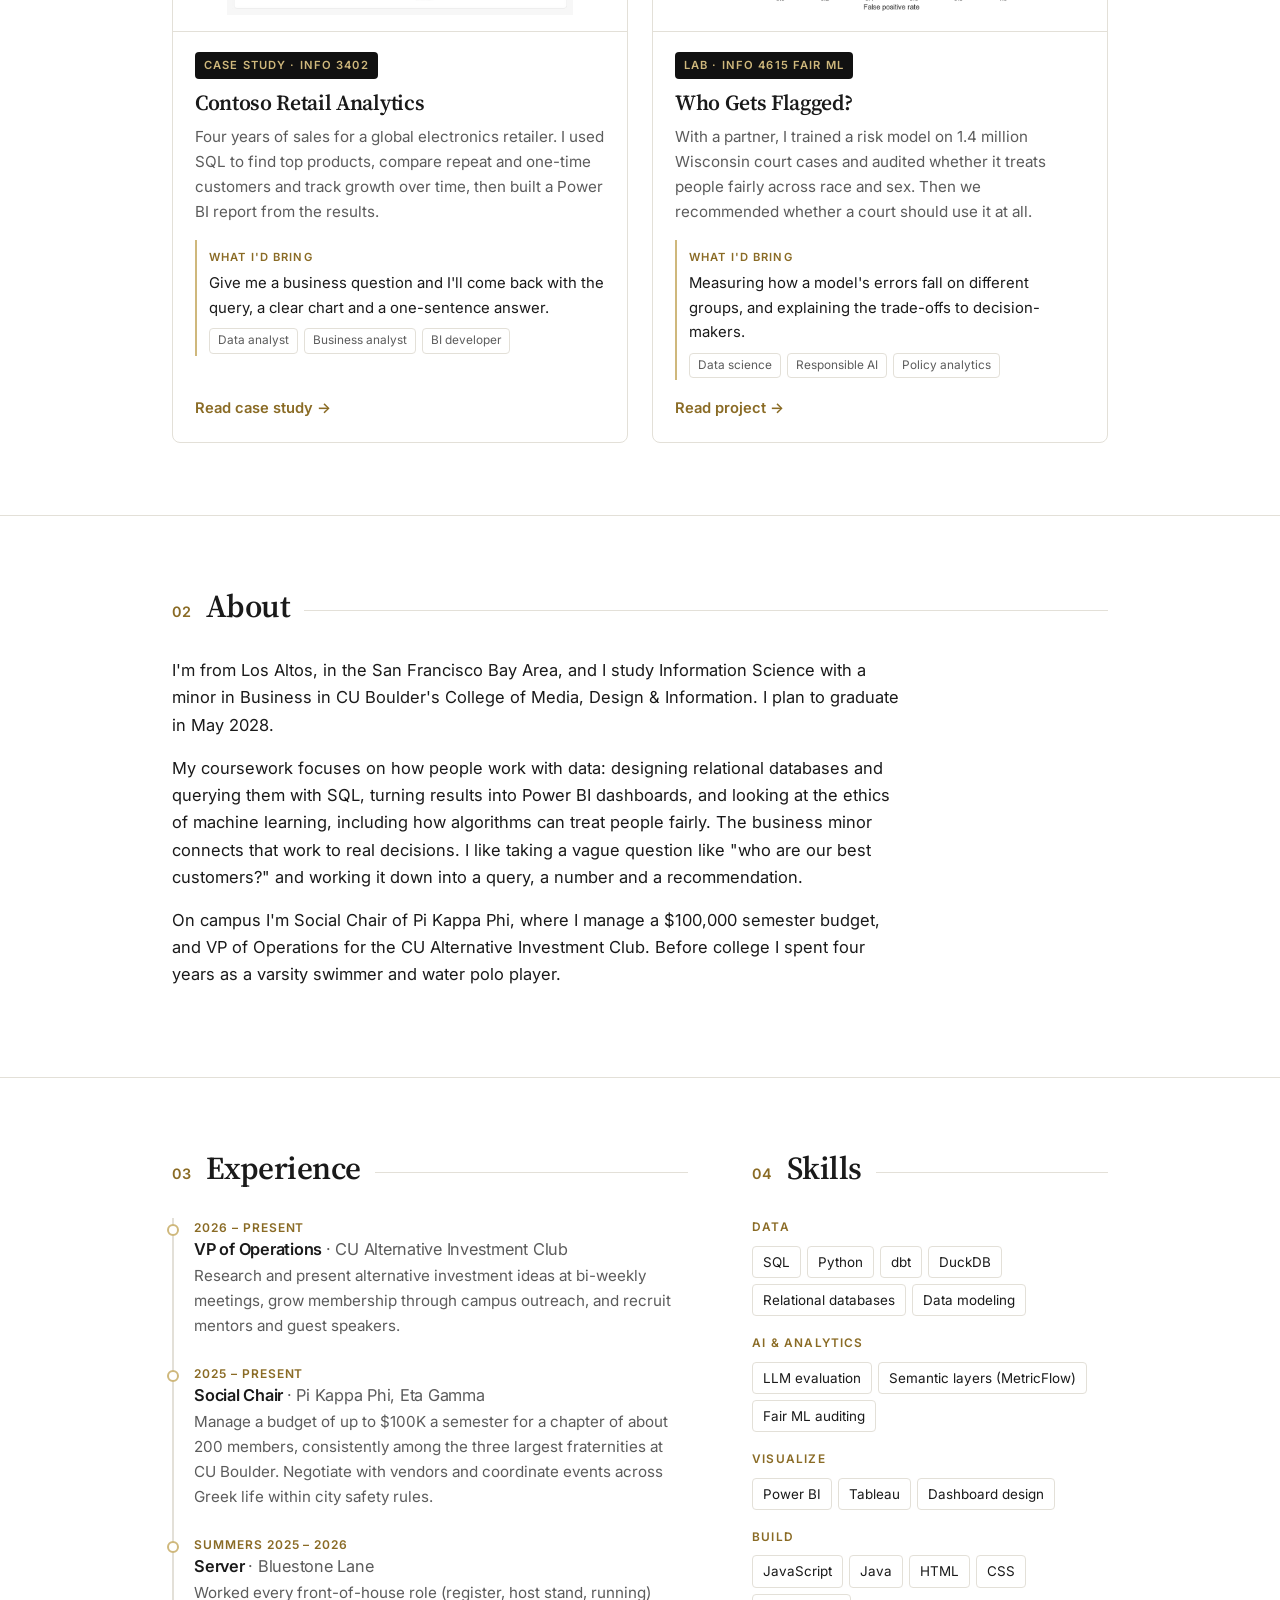
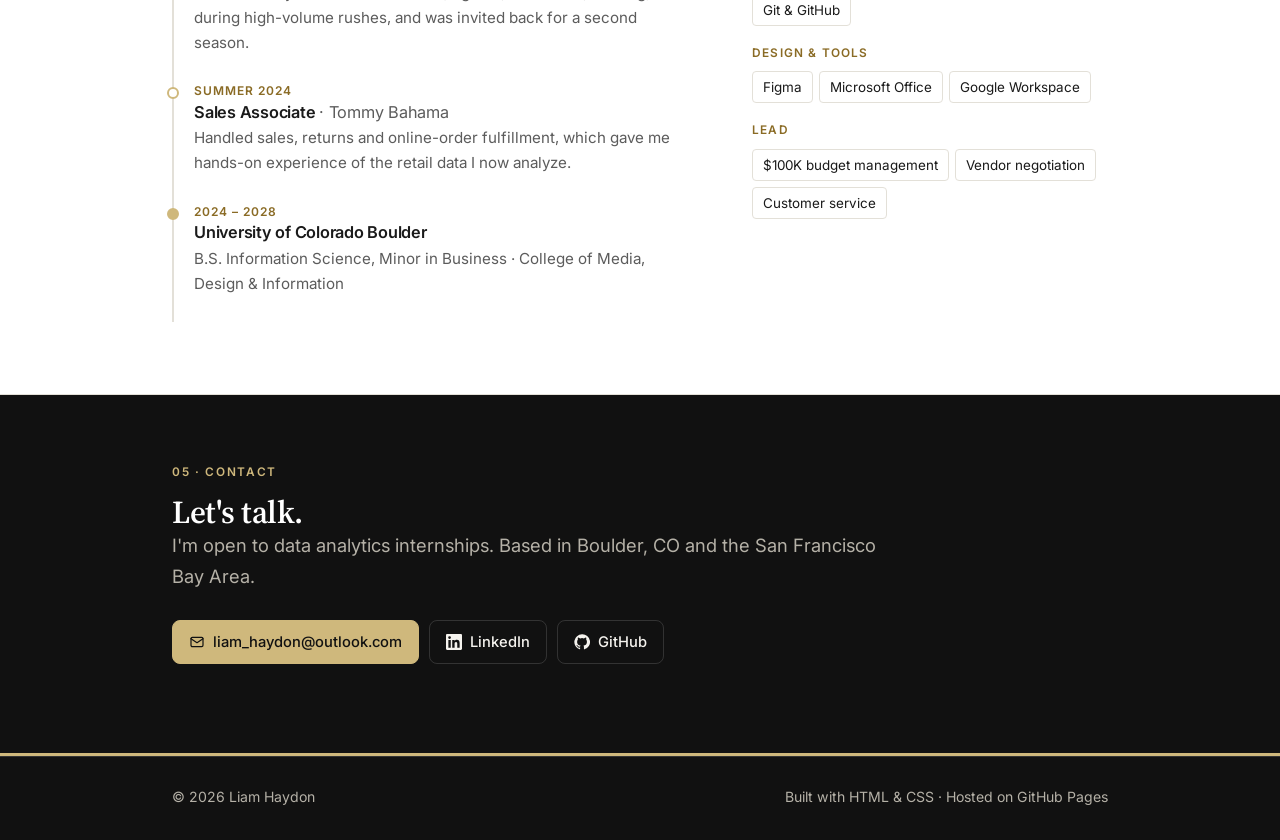
==== commit 7d85dfbc: "Reframe portfolio around my work: showcase hero, role fit on project cards, 'How this applies to you" ====
--- a/index.html
+++ b/index.html
@@ -8,7 +8,7 @@
   <link rel="preconnect" href="https://fonts.googleapis.com">
   <link rel="preconnect" href="https://fonts.gstatic.com" crossorigin>
   <link href="https://fonts.googleapis.com/css2?family=Inter:wght@400;500;600&family=Source+Serif+4:opsz,wght@8..60,600&display=swap" rel="stylesheet">
-  <link rel="stylesheet" href="assets/css/style.css?v=5">
+  <link rel="stylesheet" href="assets/css/style.css?v=7">
 </head>
 <body>
 
@@ -30,9 +30,9 @@
     <h1>Liam Haydon</h1>
     <hr class="rule">
     <p class="role">Information Science<span class="sep">/</span>Business minor<span class="sep">/</span>Class of 2028</p>
-    <p class="lead">Studying how people, data and technology connect. My coursework spans databases and SQL, data visualization, design and ethical machine learning, and I'm still learning with every project.</p>
+    <p class="lead">I turn business questions into SQL, dashboards and tested AI, then explain what the numbers mean. So far I've built a Power BI report on four years of retail sales, audited a risk model on 1.4 million court cases for fairness, and measured whether AI analysts get business numbers right. I'm still learning with every project.</p>
     <ul class="links">
-      <li><a class="btn gold" href="assets/Liam-Haydon-Resume.pdf">
+      <li><a class="btn gold" href="assets/Liam-Haydon-Resume.pdf" target="_blank" rel="noopener">
         <svg viewBox="0 0 24 24" fill="none" stroke="currentColor" stroke-width="1.8" stroke-linecap="round" stroke-linejoin="round" aria-hidden="true"><path d="M14 3H7a2 2 0 0 0-2 2v14a2 2 0 0 0 2 2h10a2 2 0 0 0 2-2V8z"/><path d="M14 3v5h5M9 13h6M9 17h6"/></svg>Résumé</a></li>
       <li><a class="btn" href="https://www.linkedin.com/in/liamhaydon/">
         <svg viewBox="0 0 24 24" fill="currentColor" aria-hidden="true"><path d="M20.45 20.45h-3.56v-5.57c0-1.33-.02-3.04-1.85-3.04-1.85 0-2.14 1.45-2.14 2.94v5.67H9.35V9h3.41v1.56h.05c.48-.9 1.64-1.85 3.37-1.85 3.6 0 4.27 2.37 4.27 5.46v6.28ZM5.34 7.43a2.06 2.06 0 1 1 0-4.13 2.06 2.06 0 0 1 0 4.13ZM7.12 20.45H3.56V9h3.56v11.45ZM22.22 0H1.77C.79 0 0 .77 0 1.73v20.54C0 23.23.79 24 1.77 24h20.45c.98 0 1.78-.77 1.78-1.73V1.73C24 .77 23.2 0 22.22 0Z"/></svg>LinkedIn</a></li>
@@ -49,6 +49,7 @@
 <section id="projects">
   <div class="container">
     <div class="sec-head"><span class="num">01</span><h2>Projects</h2></div>
+    <p class="lead sec-intro">What I've built, and what each project means I can bring to your team.</p>
     <div class="projects">
       <a class="project featured" href="projects/ai-analyst-eval.html">
         <div class="shot"><img src="assets/img/ai-analyst-accuracy.png" alt="Chart of AI model accuracy with confidence intervals across three conditions"></div>
@@ -56,6 +57,7 @@
           <span class="course">Independent project · AI evaluation</span>
           <h3>Can I Trust the AI Analyst?</h3>
           <p>I built a dbt and DuckDB warehouse with a semantic layer, wrote 60 questions with checked answer keys, and tested whether small AI models get the numbers right. Writing metric definitions down once mattered more than which model I used.</p>
+          <div class="brings"><span class="brings-label">What I'd bring</span><p>Metrics defined once so every report agrees, and AI that is tested before anyone trusts it.</p><ul class="fit-tags"><li>Analytics engineer</li><li>AI evaluation</li><li>BI</li></ul></div>
           <span class="read">Read project <i>→</i></span>
         </div>
       </a>
@@ -65,6 +67,7 @@
           <span class="course">Case study · INFO 3402</span>
           <h3>Contoso Retail Analytics</h3>
           <p>Four years of sales for a global electronics retailer. I used SQL to find top products, compare repeat and one-time customers and track growth over time, then built a Power BI report from the results.</p>
+          <div class="brings"><span class="brings-label">What I'd bring</span><p>Give me a business question and I'll come back with the query, a clear chart and a one-sentence answer.</p><ul class="fit-tags"><li>Data analyst</li><li>Business analyst</li><li>BI developer</li></ul></div>
           <span class="read">Read case study <i>→</i></span>
         </div>
       </a>
@@ -74,6 +77,7 @@
           <span class="course">Lab · INFO 4615 Fair ML</span>
           <h3>Who Gets Flagged?</h3>
           <p>With a partner, I trained a risk model on 1.4 million Wisconsin court cases and audited whether it treats people fairly across race and sex. Then we recommended whether a court should use it at all.</p>
+          <div class="brings"><span class="brings-label">What I'd bring</span><p>Measuring how a model's errors fall on different groups, and explaining the trade-offs to decision-makers.</p><ul class="fit-tags"><li>Data science</li><li>Responsible AI</li><li>Policy analytics</li></ul></div>
           <span class="read">Read project <i>→</i></span>
         </div>
       </a>
--- a/assets/css/style.css
+++ b/assets/css/style.css
@@ -347,3 +347,35 @@
   .project.featured h3 { font-size: 1.6rem; }
   .project.featured p { font-size: 1rem; }
 }
+
+/* ---------- What I bring / How this applies to your role ---------- */
+.bring { display: grid; gap: 20px; }
+@media (min-width: 720px) { .bring { grid-template-columns: 1fr 1fr; } }
+@media (min-width: 900px) { .bring.three { grid-template-columns: repeat(3, 1fr); } }
+.fit {
+  display: flex; flex-direction: column; gap: 8px;
+  padding: 22px 24px; border: 1px solid var(--border); border-left: 3px solid var(--gold);
+  border-radius: var(--radius); background: var(--bg);
+  transition: border-color .2s ease, transform .2s ease, box-shadow .2s ease;
+}
+.fit:hover { border-color: var(--gold); transform: translateY(-2px); box-shadow: var(--shadow); }
+.role-tag {
+  align-self: flex-start; font-size: .7rem; font-weight: 600; letter-spacing: .1em; text-transform: uppercase;
+  background: var(--band); color: var(--gold); padding: 4px 9px; border-radius: 4px;
+}
+.fit h3 { margin-top: 4px; font-size: 1.2rem; }
+.fit p { margin: 0; color: var(--muted); font-size: .96rem; }
+.fit .proof { margin-top: auto; padding-top: 6px; font-size: .9rem; font-weight: 600; }
+#role { background: var(--surface); }
+#role .fit { background: var(--bg); }
+#role h2 { margin-bottom: 1.6rem; }
+
+
+/* Role fit inside project cards */
+.sec-intro { margin: -1rem 0 2rem; font-size: 1.05rem; }
+.project .brings { border-left: 2px solid var(--gold); padding: 2px 0 2px 12px; margin: 0 0 16px; }
+.project .brings-label { font-size: .7rem; font-weight: 600; letter-spacing: .1em; text-transform: uppercase; color: var(--accent); }
+.project .brings p { margin: 2px 0 8px; color: var(--text); font-size: .93rem; }
+.fit-tags { list-style: none; display: flex; flex-wrap: wrap; gap: 6px; margin: 0; padding: 0; }
+.fit-tags li { font-size: .74rem; padding: 2px 8px; border: 1px solid var(--border); border-radius: 4px; color: var(--muted); }
+.project:hover .fit-tags li { border-color: var(--gold); }
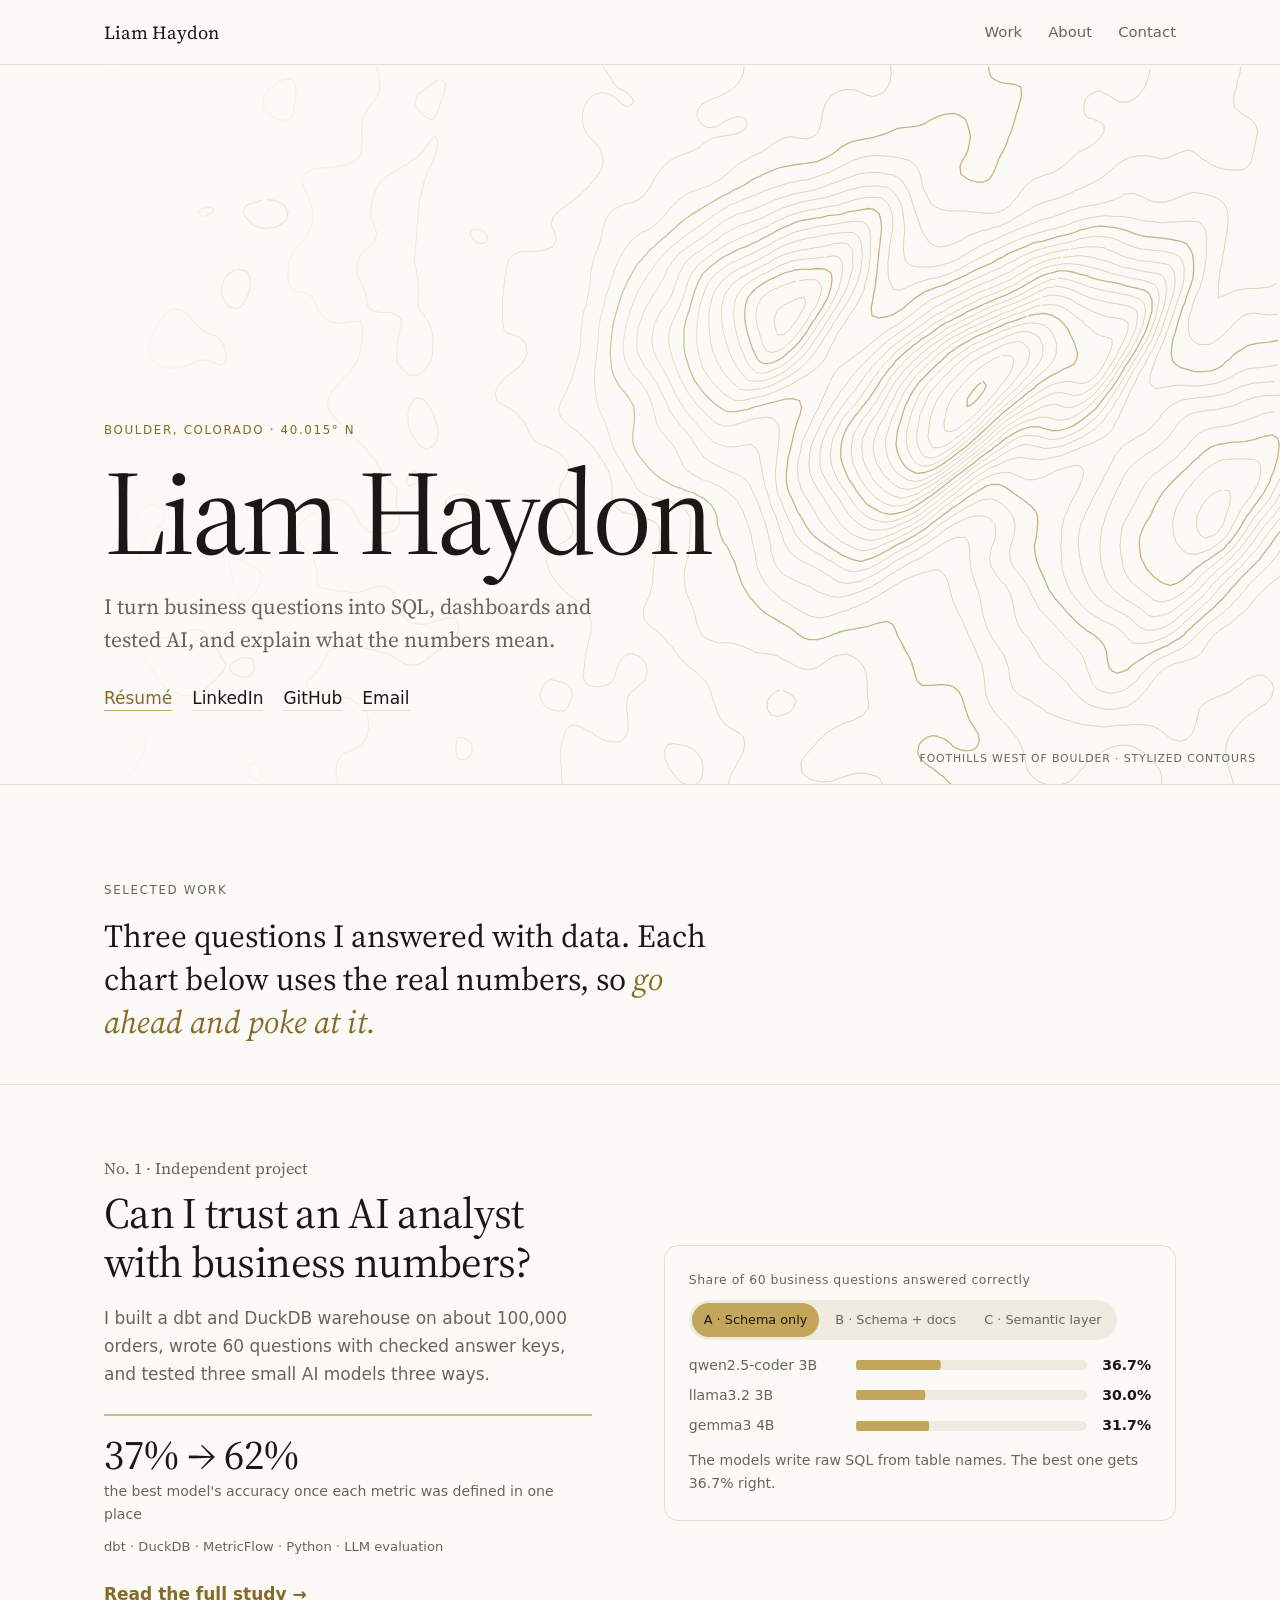
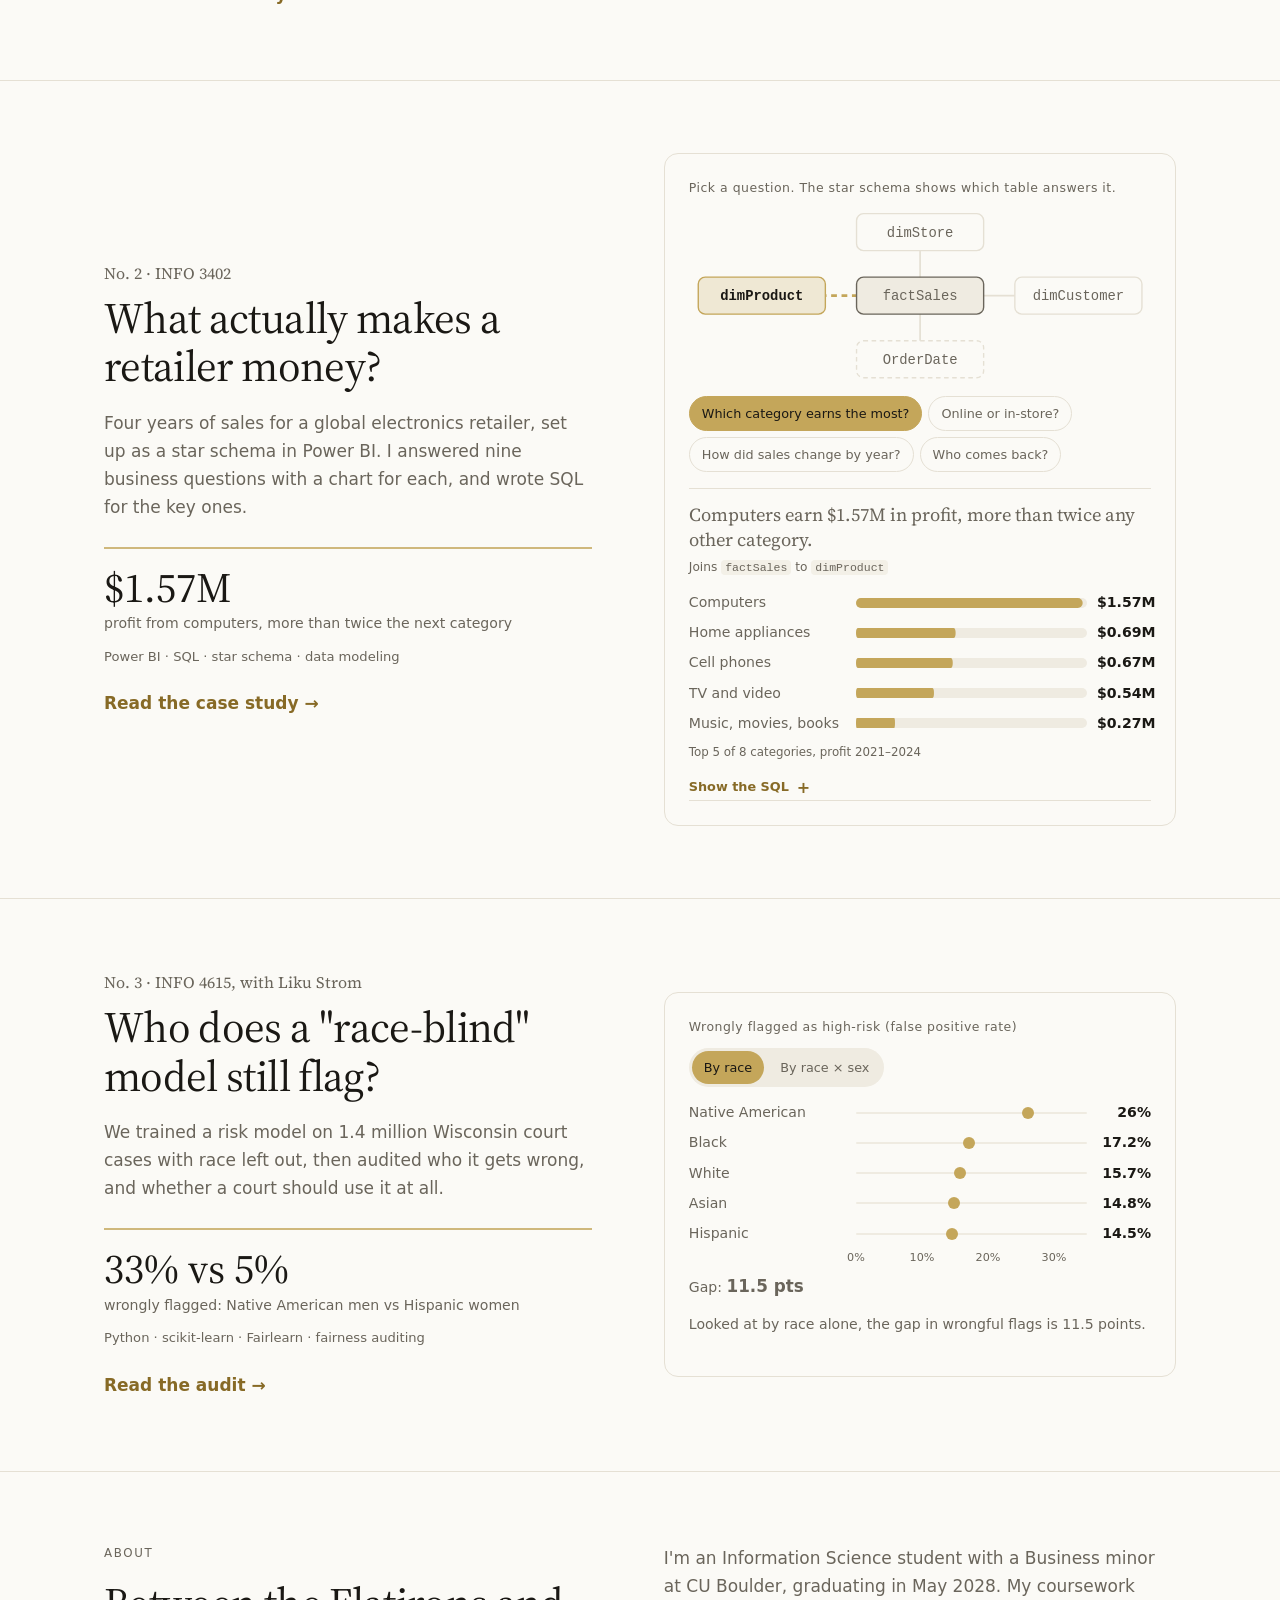
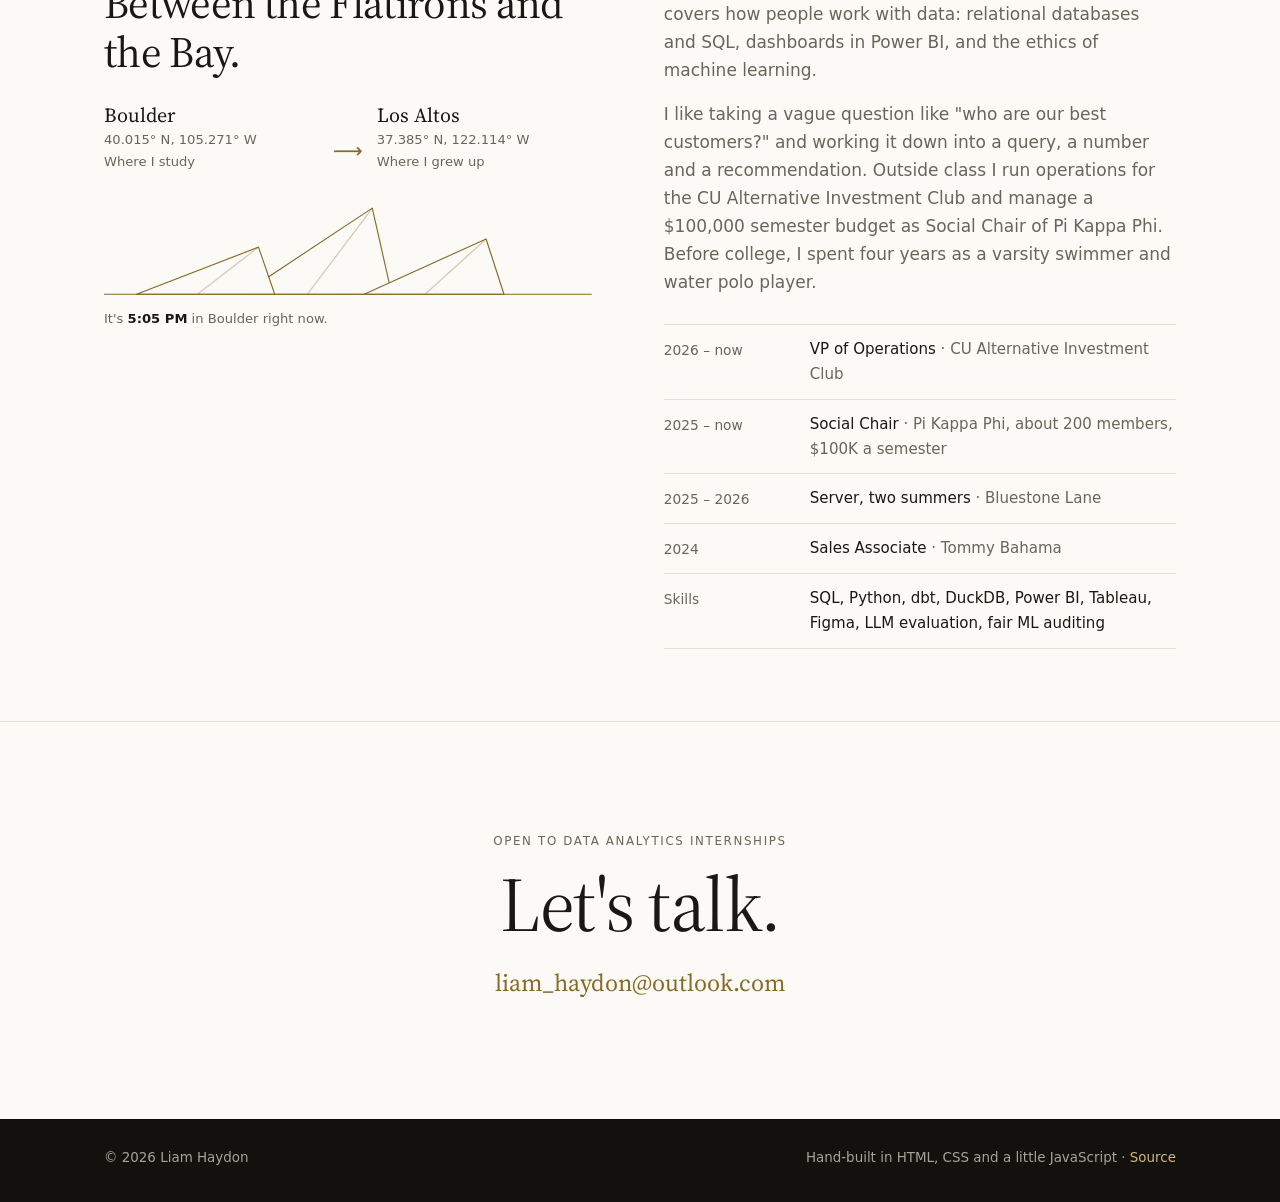
==== commit e3aae292: "Rebuild as "Field Notes": editorial layout, live project demos, contour-map cover - Homepage: one ch" ====
--- a/index.html
+++ b/index.html
@@ -3,180 +3,168 @@
 <head>
   <meta charset="utf-8">
   <meta name="viewport" content="width=device-width, initial-scale=1">
-  <title>Liam Haydon · Portfolio</title>
-  <meta name="description" content="Liam Haydon: Information Science student with a Business minor at CU Boulder. SQL, Power BI, Python and data analytics.">
+  <title>Liam Haydon · Data analytics portfolio</title>
+  <meta name="description" content="Liam Haydon, Information Science student with a Business minor at CU Boulder. Projects in SQL, Power BI, dbt, AI evaluation and fair machine learning, with live charts from the real numbers.">
+  <link rel="canonical" href="https://liamhaydon.github.io/">
+  <meta property="og:type" content="website">
+  <meta property="og:title" content="Liam Haydon · Data analytics portfolio">
+  <meta property="og:description" content="Three questions answered with data: AI evaluation, retail analytics and a fairness audit.">
+  <meta property="og:url" content="https://liamhaydon.github.io/">
+  <meta property="og:image" content="https://liamhaydon.github.io/assets/img/ai-analyst-accuracy.png">
+  <meta name="theme-color" content="#fbfaf6">
+  <link rel="icon" href="assets/favicon.svg" type="image/svg+xml">
+  <link rel="alternate" type="text/plain" href="llms.txt" title="Plain-text summary for AI assistants">
   <link rel="preconnect" href="https://fonts.googleapis.com">
   <link rel="preconnect" href="https://fonts.gstatic.com" crossorigin>
-  <link href="https://fonts.googleapis.com/css2?family=Inter:wght@400;500;600&family=Source+Serif+4:opsz,wght@8..60,600&display=swap" rel="stylesheet">
-  <link rel="stylesheet" href="assets/css/style.css?v=7">
+  <link href="https://fonts.googleapis.com/css2?family=Source+Serif+4:ital,opsz,wght@0,8..60,400;1,8..60,400&display=swap" rel="stylesheet">
+  <link rel="stylesheet" href="assets/css/style.css?v=12">
+  <script type="application/ld+json">
+  {
+    "@context": "https://schema.org",
+    "@type": "Person",
+    "name": "Liam Haydon",
+    "url": "https://liamhaydon.github.io/",
+    "email": "mailto:liam_haydon@outlook.com",
+    "description": "Information Science student with a Business minor at the University of Colorado Boulder, class of 2028. Open to data analytics internships.",
+    "homeLocation": "Boulder, Colorado and the San Francisco Bay Area",
+    "affiliation": { "@type": "CollegeOrUniversity", "name": "University of Colorado Boulder" },
+    "sameAs": ["https://www.linkedin.com/in/liamhaydon/", "https://github.com/liamhaydon"],
+    "knowsAbout": ["SQL", "Python", "dbt", "DuckDB", "Power BI", "Tableau", "Data modeling", "Semantic layers", "LLM evaluation", "Fair machine learning"]
+  }
+  </script>
 </head>
 <body>
 
-<nav class="nav">
-  <div class="container">
-    <a class="brand" href="#top"><span class="mark">LH</span><span class="full">Liam Haydon</span></a>
+<nav class="nav" aria-label="Site">
+  <div class="wrap">
+    <a class="brand" href="#top">Liam Haydon</a>
     <ul>
-      <li><a class="link" href="#projects">Projects</a></li>
-      <li><a class="link" href="#about">About</a></li>
-      <li class="hide-sm"><a class="link" href="#experience">Experience</a></li>
-      <li><a class="link" href="#contact">Contact</a></li>
+      <li><a href="#work">Work</a></li>
+      <li><a href="#about">About</a></li>
+      <li><a href="#contact">Contact</a></li>
     </ul>
   </div>
 </nav>
 
-<header class="hero photo" id="top">
-  <div class="container">
-    <div class="eyebrow">Portfolio · University of Colorado Boulder</div>
+<header class="cover" id="top">
+  <div class="wrap">
+    <p class="label where">Boulder, Colorado · 40.015° N</p>
     <h1>Liam Haydon</h1>
-    <hr class="rule">
-    <p class="role">Information Science<span class="sep">/</span>Business minor<span class="sep">/</span>Class of 2028</p>
-    <p class="lead">I turn business questions into SQL, dashboards and tested AI, then explain what the numbers mean. So far I've built a Power BI report on four years of retail sales, audited a risk model on 1.4 million court cases for fairness, and measured whether AI analysts get business numbers right. I'm still learning with every project.</p>
+    <p class="lead">I turn business questions into SQL, dashboards and tested AI, and explain what the numbers mean.</p>
     <ul class="links">
-      <li><a class="btn gold" href="assets/Liam-Haydon-Resume.pdf" target="_blank" rel="noopener">
-        <svg viewBox="0 0 24 24" fill="none" stroke="currentColor" stroke-width="1.8" stroke-linecap="round" stroke-linejoin="round" aria-hidden="true"><path d="M14 3H7a2 2 0 0 0-2 2v14a2 2 0 0 0 2 2h10a2 2 0 0 0 2-2V8z"/><path d="M14 3v5h5M9 13h6M9 17h6"/></svg>Résumé</a></li>
-      <li><a class="btn" href="https://www.linkedin.com/in/liamhaydon/">
-        <svg viewBox="0 0 24 24" fill="currentColor" aria-hidden="true"><path d="M20.45 20.45h-3.56v-5.57c0-1.33-.02-3.04-1.85-3.04-1.85 0-2.14 1.45-2.14 2.94v5.67H9.35V9h3.41v1.56h.05c.48-.9 1.64-1.85 3.37-1.85 3.6 0 4.27 2.37 4.27 5.46v6.28ZM5.34 7.43a2.06 2.06 0 1 1 0-4.13 2.06 2.06 0 0 1 0 4.13ZM7.12 20.45H3.56V9h3.56v11.45ZM22.22 0H1.77C.79 0 0 .77 0 1.73v20.54C0 23.23.79 24 1.77 24h20.45c.98 0 1.78-.77 1.78-1.73V1.73C24 .77 23.2 0 22.22 0Z"/></svg>LinkedIn</a></li>
-      <li><a class="btn" href="https://github.com/liamhaydon">
-        <svg viewBox="0 0 24 24" fill="currentColor" aria-hidden="true"><path d="M12 .5a11.5 11.5 0 0 0-3.64 22.41c.58.1.79-.25.79-.56v-2c-3.2.7-3.88-1.37-3.88-1.37-.53-1.33-1.28-1.69-1.28-1.69-1.05-.71.08-.7.08-.7 1.16.08 1.77 1.19 1.77 1.19 1.03 1.77 2.71 1.26 3.37.96.1-.75.4-1.26.73-1.55-2.55-.29-5.24-1.28-5.24-5.68 0-1.25.45-2.28 1.18-3.08-.12-.29-.51-1.46.11-3.04 0 0 .97-.31 3.17 1.18a11 11 0 0 1 5.77 0c2.2-1.49 3.17-1.18 3.17-1.18.62 1.58.23 2.75.11 3.04.74.8 1.18 1.83 1.18 3.08 0 4.41-2.69 5.38-5.26 5.67.41.36.78 1.06.78 2.14v3.17c0 .31.21.67.8.56A11.5 11.5 0 0 0 12 .5Z"/></svg>GitHub</a></li>
-      <li><a class="btn" href="mailto:liam_haydon@outlook.com">
-        <svg viewBox="0 0 24 24" fill="none" stroke="currentColor" stroke-width="1.8" stroke-linecap="round" stroke-linejoin="round" aria-hidden="true"><rect x="3" y="5" width="18" height="14" rx="2"/><path d="m3 7 9 6 9-6"/></svg>Email</a></li>
+      <li><a class="primary" href="assets/Liam-Haydon-Resume.pdf" target="_blank" rel="noopener">Résumé</a></li>
+      <li><a href="https://www.linkedin.com/in/liamhaydon/">LinkedIn</a></li>
+      <li><a href="https://github.com/liamhaydon">GitHub</a></li>
+      <li><a href="mailto:liam_haydon@outlook.com">Email</a></li>
     </ul>
   </div>
-  <span class="credit">Flatirons, Boulder · Photo: <a href="https://commons.wikimedia.org/wiki/File:Flatirons_Sunrise.jpg">Tyler Cipriani</a>, <a href="https://creativecommons.org/licenses/by-sa/4.0/">CC BY-SA 4.0</a></span>
+  <span class="legend-note" aria-hidden="true">Foothills west of Boulder · stylized contours</span>
 </header>
 
+<main id="work">
 
-<section id="projects">
-  <div class="container">
-    <div class="sec-head"><span class="num">01</span><h2>Projects</h2></div>
-    <p class="lead sec-intro">What I've built, and what each project means I can bring to your team.</p>
-    <div class="projects">
-      <a class="project featured" href="projects/ai-analyst-eval.html">
-        <div class="shot"><img src="assets/img/ai-analyst-accuracy.png" alt="Chart of AI model accuracy with confidence intervals across three conditions"></div>
-        <div class="info">
-          <span class="course">Independent project · AI evaluation</span>
-          <h3>Can I Trust the AI Analyst?</h3>
-          <p>I built a dbt and DuckDB warehouse with a semantic layer, wrote 60 questions with checked answer keys, and tested whether small AI models get the numbers right. Writing metric definitions down once mattered more than which model I used.</p>
-          <div class="brings"><span class="brings-label">What I'd bring</span><p>Metrics defined once so every report agrees, and AI that is tested before anyone trusts it.</p><ul class="fit-tags"><li>Analytics engineer</li><li>AI evaluation</li><li>BI</li></ul></div>
-          <span class="read">Read project <i>→</i></span>
+  <section class="intro">
+    <div class="wrap">
+      <p class="label">Selected work</p>
+      <p class="big">Three questions I answered with data. Each chart below uses the real numbers, so <em>go ahead and poke at it.</em></p>
+    </div>
+  </section>
+
+  <!-- CHAPTERS: one per project, newest first. Each demo mounts from assets/js/site.js. -->
+  <section>
+    <div class="wrap chapter">
+      <div>
+        <p class="kicker">No. 1 · Independent project</p>
+        <h2>Can I trust an AI analyst with business numbers?</h2>
+        <p>I built a dbt and DuckDB warehouse on about 100,000 orders, wrote 60 questions with checked answer keys, and tested three small AI models three ways.</p>
+        <div class="result"><b>37% → 62%</b><span>the best model's accuracy once each metric was defined in one place</span></div>
+        <p class="tools">dbt · DuckDB · MetricFlow · Python · LLM evaluation</p>
+        <a class="read" href="projects/ai-analyst-eval.html">Read the full study →</a>
+      </div>
+      <div class="figure"><div data-demo="ai"></div></div>
+    </div>
+  </section>
+
+  <section>
+    <div class="wrap chapter">
+      <div>
+        <p class="kicker">No. 2 · INFO 3402</p>
+        <h2>What actually makes a retailer money?</h2>
+        <p>Four years of sales for a global electronics retailer, set up as a star schema in Power BI. I answered nine business questions with a chart for each, and wrote SQL for the key ones.</p>
+        <div class="result"><b>$1.57M</b><span>profit from computers, more than twice the next category</span></div>
+        <p class="tools">Power BI · SQL · star schema · data modeling</p>
+        <a class="read" href="projects/contoso-retail-analytics.html">Read the case study →</a>
+      </div>
+      <div class="figure"><div data-demo="contoso"></div></div>
+    </div>
+  </section>
+
+  <section>
+    <div class="wrap chapter">
+      <div>
+        <p class="kicker">No. 3 · INFO 4615, with Liku Strom</p>
+        <h2>Who does a "race-blind" model still flag?</h2>
+        <p>We trained a risk model on 1.4 million Wisconsin court cases with race left out, then audited who it gets wrong, and whether a court should use it at all.</p>
+        <div class="result"><b>33% vs 5%</b><span>wrongly flagged: Native American men vs Hispanic women</span></div>
+        <p class="tools">Python · scikit-learn · Fairlearn · fairness auditing</p>
+        <a class="read" href="projects/fair-ml-risk-audit.html">Read the audit →</a>
+      </div>
+      <div class="figure"><div data-demo="fair"></div></div>
+    </div>
+  </section>
+
+  <section id="about">
+    <div class="wrap about">
+      <div>
+        <p class="label">About</p>
+        <h2>Between the Flatirons and the Bay.</h2>
+        <div class="coords">
+          <div><b>Boulder</b>40.015° N, 105.271° W<br>Where I study</div>
+          <span class="arrow" aria-hidden="true">⟶</span>
+          <div><b>Los Altos</b>37.385° N, 122.114° W<br>Where I grew up</div>
         </div>
-      </a>
-      <a class="project" href="projects/contoso-retail-analytics.html">
-        <div class="shot"><img src="assets/img/profit-by-category.png" alt="Power BI chart of profit by product category"></div>
-        <div class="info">
-          <span class="course">Case study · INFO 3402</span>
-          <h3>Contoso Retail Analytics</h3>
-          <p>Four years of sales for a global electronics retailer. I used SQL to find top products, compare repeat and one-time customers and track growth over time, then built a Power BI report from the results.</p>
-          <div class="brings"><span class="brings-label">What I'd bring</span><p>Give me a business question and I'll come back with the query, a clear chart and a one-sentence answer.</p><ul class="fit-tags"><li>Data analyst</li><li>Business analyst</li><li>BI developer</li></ul></div>
-          <span class="read">Read case study <i>→</i></span>
-        </div>
-      </a>
-      <a class="project" href="projects/fair-ml-risk-audit.html">
-        <div class="shot"><img src="assets/img/fairml-impossibility.png" alt="ROC curves comparing how fairness rules affect two groups"></div>
-        <div class="info">
-          <span class="course">Lab · INFO 4615 Fair ML</span>
-          <h3>Who Gets Flagged?</h3>
-          <p>With a partner, I trained a risk model on 1.4 million Wisconsin court cases and audited whether it treats people fairly across race and sex. Then we recommended whether a court should use it at all.</p>
-          <div class="brings"><span class="brings-label">What I'd bring</span><p>Measuring how a model's errors fall on different groups, and explaining the trade-offs to decision-makers.</p><ul class="fit-tags"><li>Data science</li><li>Responsible AI</li><li>Policy analytics</li></ul></div>
-          <span class="read">Read project <i>→</i></span>
-        </div>
-      </a>
-    </div>
-  </div>
-</section>
-
-<section id="about">
-  <div class="container">
-    <div class="sec-head"><span class="num">02</span><h2>About</h2></div>
-    <div class="about" style="max-width: 46rem">
+        <svg class="ridge" viewBox="0 0 600 120" fill="none" stroke="currentColor" stroke-width="1.4" stroke-linejoin="round" aria-hidden="true">
+          <g class="slabs">
+            <path d="M170 116 L330 10 L354 116 Z"/>
+            <path d="M40 116 L190 58 L210 116 Z"/>
+            <path d="M320 116 L470 48 L492 116 Z"/>
+          </g>
+          <path d="M250 116 L330 10 M115 116 L190 58 M395 116 L470 48" opacity=".35"/>
+          <path d="M0 116 H600"/>
+        </svg>
+        <p class="now" hidden>It's <b id="boulder-time"></b> in Boulder right now.</p>
+      </div>
       <div>
-        <p>
-          I'm from Los Altos, in the San Francisco Bay Area, and I study Information Science with a minor in Business
-          in CU Boulder's College of Media, Design &amp; Information. I plan to graduate in May 2028.
-        </p>
-        <p>
-          My coursework focuses on how people work with data: designing relational databases and querying them with SQL,
-          turning results into Power BI dashboards, and looking at the ethics of machine learning, including how algorithms can treat people fairly.
-          The business minor connects that work to real decisions. I like taking a vague question like "who are our best customers?"
-          and working it down into a query, a number and a recommendation.
-        </p>
-        <p>
-          On campus I'm Social Chair of Pi Kappa Phi, where I manage a $100,000 semester budget,
-          and VP of Operations for the CU Alternative Investment Club. Before college I spent four years as a varsity swimmer and water polo player.
-        </p>
+        <p>I'm an Information Science student with a Business minor at CU Boulder, graduating in May 2028. My coursework covers how people work with data: relational databases and SQL, dashboards in Power BI, and the ethics of machine learning.</p>
+        <p>I like taking a vague question like "who are our best customers?" and working it down into a query, a number and a recommendation. Outside class I run operations for the CU Alternative Investment Club and manage a $100,000 semester budget as Social Chair of Pi Kappa Phi. Before college, I spent four years as a varsity swimmer and water polo player.</p>
+        <ul class="record">
+          <li><span>2026 – now</span><div>VP of Operations <em>· CU Alternative Investment Club</em></div></li>
+          <li><span>2025 – now</span><div>Social Chair <em>· Pi Kappa Phi, about 200 members, $100K a semester</em></div></li>
+          <li><span>2025 – 2026</span><div>Server, two summers <em>· Bluestone Lane</em></div></li>
+          <li><span>2024</span><div>Sales Associate <em>· Tommy Bahama</em></div></li>
+          <li><span>Skills</span><div>SQL, Python, dbt, DuckDB, Power BI, Tableau, Figma, LLM evaluation, fair ML auditing</div></li>
+        </ul>
       </div>
     </div>
-  </div>
-</section>
+  </section>
 
-<section id="experience">
-  <div class="container two-col">
-    <div>
-      <div class="sec-head"><span class="num">03</span><h2>Experience</h2></div>
-      <ul class="xp">
-        <li>
-          <span class="when">2026 – Present</span>
-          <h3>VP of Operations <span class="org">· CU Alternative Investment Club</span></h3>
-          <p>Research and present alternative investment ideas at bi-weekly meetings, grow membership through campus outreach, and recruit mentors and guest speakers.</p>
-        </li>
-        <li>
-          <span class="when">2025 – Present</span>
-          <h3>Social Chair <span class="org">· Pi Kappa Phi, Eta Gamma</span></h3>
-          <p>Manage a budget of up to $100K a semester for a chapter of about 200 members, consistently among the three largest fraternities at CU Boulder. Negotiate with vendors and coordinate events across Greek life within city safety rules.</p>
-        </li>
-        <li>
-          <span class="when">Summers 2025 – 2026</span>
-          <h3>Server <span class="org">· Bluestone Lane</span></h3>
-          <p>Worked every front-of-house role (register, host stand, running) during high-volume rushes, and was invited back for a second season.</p>
-        </li>
-        <li>
-          <span class="when">Summer 2024</span>
-          <h3>Sales Associate <span class="org">· Tommy Bahama</span></h3>
-          <p>Handled sales, returns and online-order fulfillment, which gave me hands-on experience of the retail data I now analyze.</p>
-        </li>
-        <li class="edu">
-          <span class="when">2024 – 2028</span>
-          <h3>University of Colorado Boulder</h3>
-          <p>B.S. Information Science, Minor in Business · College of Media, Design &amp; Information</p>
-        </li>
-      </ul>
+  <section class="contact" id="contact">
+    <div class="wrap">
+      <p class="label">Open to data analytics internships</p>
+      <h2>Let's talk.</h2>
+      <a class="mail" href="mailto:liam_haydon@outlook.com">liam_haydon@outlook.com</a>
     </div>
-    <div>
-      <div class="sec-head"><span class="num">04</span><h2>Skills</h2></div>
-      <dl class="skills">
-        <div><dt>Data</dt><dd><ul class="chips"><li>SQL</li><li>Python</li><li>dbt</li><li>DuckDB</li><li>Relational databases</li><li>Data modeling</li></ul></dd></div>
-        <div><dt>AI &amp; analytics</dt><dd><ul class="chips"><li>LLM evaluation</li><li>Semantic layers (MetricFlow)</li><li>Fair ML auditing</li></ul></dd></div>
-        <div><dt>Visualize</dt><dd><ul class="chips"><li>Power BI</li><li>Tableau</li><li>Dashboard design</li></ul></dd></div>
-        <div><dt>Build</dt><dd><ul class="chips"><li>JavaScript</li><li>Java</li><li>HTML</li><li>CSS</li><li>Git &amp; GitHub</li></ul></dd></div>
-        <div><dt>Design &amp; tools</dt><dd><ul class="chips"><li>Figma</li><li>Microsoft Office</li><li>Google Workspace</li></ul></dd></div>
-        <div><dt>Lead</dt><dd><ul class="chips"><li>$100K budget management</li><li>Vendor negotiation</li><li>Customer service</li></ul></dd></div>
-      </dl>
-    </div>
-  </div>
-</section>
+  </section>
 
-<section id="contact" class="band">
-  <div class="container">
-    <div class="eyebrow">05 · Contact</div>
-    <h2>Let's talk.</h2>
-    <p class="lead">I'm open to data analytics internships. Based in Boulder, CO and the San Francisco Bay Area.</p>
-    <ul class="links">
-      <li><a class="btn gold" href="mailto:liam_haydon@outlook.com">
-        <svg viewBox="0 0 24 24" fill="none" stroke="currentColor" stroke-width="1.8" stroke-linecap="round" stroke-linejoin="round" aria-hidden="true"><rect x="3" y="5" width="18" height="14" rx="2"/><path d="m3 7 9 6 9-6"/></svg>liam_haydon@outlook.com</a></li>
-      <li><a class="btn" href="https://www.linkedin.com/in/liamhaydon/">
-        <svg viewBox="0 0 24 24" fill="currentColor" aria-hidden="true"><path d="M20.45 20.45h-3.56v-5.57c0-1.33-.02-3.04-1.85-3.04-1.85 0-2.14 1.45-2.14 2.94v5.67H9.35V9h3.41v1.56h.05c.48-.9 1.64-1.85 3.37-1.85 3.6 0 4.27 2.37 4.27 5.46v6.28ZM5.34 7.43a2.06 2.06 0 1 1 0-4.13 2.06 2.06 0 0 1 0 4.13ZM7.12 20.45H3.56V9h3.56v11.45ZM22.22 0H1.77C.79 0 0 .77 0 1.73v20.54C0 23.23.79 24 1.77 24h20.45c.98 0 1.78-.77 1.78-1.73V1.73C24 .77 23.2 0 22.22 0Z"/></svg>LinkedIn</a></li>
-      <li><a class="btn" href="https://github.com/liamhaydon">
-        <svg viewBox="0 0 24 24" fill="currentColor" aria-hidden="true"><path d="M12 .5a11.5 11.5 0 0 0-3.64 22.41c.58.1.79-.25.79-.56v-2c-3.2.7-3.88-1.37-3.88-1.37-.53-1.33-1.28-1.69-1.28-1.69-1.05-.71.08-.7.08-.7 1.16.08 1.77 1.19 1.77 1.19 1.03 1.77 2.71 1.26 3.37.96.1-.75.4-1.26.73-1.55-2.55-.29-5.24-1.28-5.24-5.68 0-1.25.45-2.28 1.18-3.08-.12-.29-.51-1.46.11-3.04 0 0 .97-.31 3.17 1.18a11 11 0 0 1 5.77 0c2.2-1.49 3.17-1.18 3.17-1.18.62 1.58.23 2.75.11 3.04.74.8 1.18 1.83 1.18 3.08 0 4.41-2.69 5.38-5.26 5.67.41.36.78 1.06.78 2.14v3.17c0 .31.21.67.8.56A11.5 11.5 0 0 0 12 .5Z"/></svg>GitHub</a></li>
-    </ul>
-  </div>
-</section>
+</main>
 
 <footer>
-  <div class="container">
+  <div class="wrap">
     <span>© 2026 Liam Haydon</span>
-    <span>Built with HTML &amp; CSS · Hosted on GitHub Pages</span>
+    <span>Hand-built in HTML, CSS and a little JavaScript · <a href="https://github.com/liamhaydon/liamhaydon.github.io">Source</a></span>
   </div>
 </footer>
 
+<script src="assets/js/site.js"></script>
 </body>
 </html>
--- a/assets/css/style.css
+++ b/assets/css/style.css
@@ -1,381 +1,284 @@
-/* ==========================================================================
-   Liam Haydon · Portfolio
-   Professional and minimal, with black bands and CU gold accents.
-   ========================================================================== */
+/* Liam Haydon · portfolio · "Field Notes"
+   One stylesheet, no build step. Warm paper, big serif, CU gold. Patterns are documented in CLAUDE.md. */
 
 /* ---------- Tokens ---------- */
 :root {
-  --bg: #ffffff;
-  --surface: #f7f6f2;
-  --text: #1a1a1a;
-  --muted: #5c5c5c;
-  --faint: #8b8b8b;
-  --border: #e3e0d8;
-  --accent: #8a6b25;          /* CU gold, darkened for text on white */
-  --gold: #cfb87c;            /* true CU gold, for use on black */
-  --accent-soft: #f4eedd;
-  --band: #111111;            /* black hero / contact / footer */
-  --band-text: #f5f3ee;
-  --band-muted: #b5b1a7;
-  --band-line: rgba(255, 255, 255, .14);
-  --code-bg: #16181d;
-  --shadow: 0 10px 30px -12px rgba(0, 0, 0, .18);
-  --serif: "Source Serif 4", Georgia, "Times New Roman", serif;
-  --sans: "Inter", system-ui, -apple-system, "Segoe UI", sans-serif;
+  --bg: #fbfaf6;            /* paper */
+  --soft: #f3f0e7;          /* slightly darker paper: code, tables */
+  --text: #1a1814;
+  --muted: #6a655b;
+  --line: #e5e0d4;
+  --track: #efebe1;         /* demo tracks and toggles */
+  --accent: #876a26;        /* gold dark enough for text on paper */
+  --fill: #c4a65a;          /* gold for bars and pressed buttons */
+  --on-fill: #1a1814;
+  --gold: #cfb87c;          /* true CU gold: rules, and anything on the photo */
+  --ink: #12110e;           /* footer */
+  --cA: #2a78d6; --cB: #eb6834; --cC: #1baf7a;   /* chart series on the AI page */
+  --serif: "Source Serif 4", Georgia, serif;
+  --sans: system-ui, -apple-system, "Segoe UI", Roboto, sans-serif;
   --mono: ui-monospace, SFMono-Regular, Menlo, Consolas, monospace;
-  --max: 1000px;
-  --radius: 8px;
+  --w: 1120px;
+  color-scheme: light dark;
 }
 @media (prefers-color-scheme: dark) {
-  :root:not([data-theme="light"]) {
-    --bg: #141414;
-    --surface: #1c1c1c;
-    --text: #ebe8e1;
-    --muted: #a8a49c;
-    --faint: #7d7a74;
-    --border: #2d2c29;
-    --accent: #cfb87c;
-    --accent-soft: #2a2518;
-    --band: #0a0a0a;
-    --code-bg: #0d0e11;
-    --shadow: 0 10px 30px -12px rgba(0, 0, 0, .6);
+  :root {
+    --bg: #14130f; --soft: #1c1a15; --text: #eeeae0; --muted: #a39e92; --line: #2d2a23; --track: #24211b;
+    --accent: #cfb87c; --fill: #cfb87c; --on-fill: #14130f; --ink: #0c0b09;
+    --cA: #3987e5; --cB: #d95926; --cC: #199e70;
   }
-}
-:root[data-theme="dark"] {
-  --bg: #141414;
-  --surface: #1c1c1c;
-  --text: #ebe8e1;
-  --muted: #a8a49c;
-  --faint: #7d7a74;
-  --border: #2d2c29;
-  --accent: #cfb87c;
-  --accent-soft: #2a2518;
-  --band: #0a0a0a;
-  --code-bg: #0d0e11;
-  --shadow: 0 10px 30px -12px rgba(0, 0, 0, .6);
 }
 
 /* ---------- Base ---------- */
 *, *::before, *::after { box-sizing: border-box; }
 html { scroll-behavior: smooth; }
-@media (prefers-reduced-motion: reduce) { html { scroll-behavior: auto; } * { transition: none !important; } }
-body {
-  margin: 0;
-  background: var(--bg);
-  color: var(--text);
-  font: 400 16.5px/1.65 var(--sans);
-  -webkit-font-smoothing: antialiased;
-}
-img { max-width: 100%; height: auto; display: block; }
+body { margin: 0; background: var(--bg); color: var(--text); font: 17px/1.65 var(--sans); -webkit-font-smoothing: antialiased; }
+img, video { max-width: 100%; height: auto; display: block; }
 a { color: var(--accent); text-decoration: none; }
 a:hover { text-decoration: underline; text-underline-offset: 3px; }
-h1, h2, h3 { font-family: var(--serif); font-weight: 600; color: var(--text); line-height: 1.15; letter-spacing: -0.015em; margin: 0; }
-h1 { font-size: clamp(2.6rem, 7vw, 4rem); }
-h2 { font-size: clamp(1.6rem, 3vw, 2rem); }
-h3 { font-size: 1.2rem; }
+h1, h2, h3 { font-family: var(--serif); font-weight: 400; line-height: 1.15; letter-spacing: -0.015em; margin: 0; }
+h2 { font-size: clamp(1.7rem, 3.2vw, 2.4rem); margin-bottom: 1.25rem; }
+h3 { font-size: 1.3rem; }
 p { margin: 0 0 1rem; }
+p:last-child { margin-bottom: 0; }
 strong { font-weight: 600; }
-code { font-family: var(--mono); font-size: .88em; }
-:not(pre) > code { background: var(--surface); border: 1px solid var(--border); padding: .05em .35em; border-radius: 4px; }
-::selection { background: var(--gold); color: #111; }
-
-.container { max-width: var(--max); margin: 0 auto; padding: 0 20px; }
-@media (min-width: 720px) { .container { padding: 0 32px; } }
-
-section { padding: 72px 0; scroll-margin-top: 60px; }
-section + section { border-top: 1px solid var(--border); }
-
-.eyebrow {
-  font: 600 .74rem/1 var(--sans); letter-spacing: .14em; text-transform: uppercase;
-  color: var(--accent); margin-bottom: .9rem;
-}
-.lead { font-size: 1.15rem; color: var(--muted); max-width: 44rem; }
+code, pre { font-family: var(--mono); font-size: .85em; }
+:not(pre) > code { background: var(--soft); padding: .1em .35em; border-radius: 4px; }
+pre { background: var(--soft); border-left: 2px solid var(--gold); padding: 16px; overflow-x: auto; line-height: 1.55; margin: 0 0 1rem; border-radius: 0 8px 8px 0; }
+::selection { background: var(--gold); color: #1a1814; }
+:focus-visible { outline: 2px solid var(--accent); outline-offset: 3px; border-radius: 3px; }
+
+.wrap { max-width: var(--w); margin: 0 auto; padding: 0 24px; }
+section { padding: 72px 0; border-top: 1px solid var(--line); scroll-margin-top: 64px; }
 .muted { color: var(--muted); }
-
-/* Numbered section heading:  01  Projects ───────── */
-.sec-head { display: flex; align-items: baseline; gap: 14px; margin-bottom: 2rem; }
-.sec-head .num { font: 600 .9rem var(--sans); color: var(--accent); letter-spacing: .06em; }
-.sec-head::after { content: ""; flex: 1; height: 1px; background: var(--border); transform: translateY(-6px); }
-.sec-head h2 { white-space: nowrap; }
-
-/* ---------- Top nav ---------- */
-.nav {
-  position: sticky; top: 0; z-index: 10;
-  background: color-mix(in srgb, var(--bg) 92%, transparent);
-  backdrop-filter: blur(8px);
-  border-bottom: 1px solid var(--border);
-}
-.nav .container { display: flex; align-items: center; justify-content: space-between; height: 60px; gap: 16px; }
-.brand { display: inline-flex; align-items: center; gap: 10px; font: 600 1.05rem var(--serif); color: var(--text); }
+.lead { font: 400 clamp(1.15rem, 2vw, 1.35rem)/1.5 var(--serif); color: var(--muted); max-width: 40rem; }
+.label { font-size: .74rem; letter-spacing: .14em; text-transform: uppercase; color: var(--muted); margin: 0 0 .9rem; }
+.kicker { font: 400 1rem var(--serif); color: var(--accent); margin: 0 0 .5rem; }
+
+/* ---------- Nav (all pages) ---------- */
+.nav { position: sticky; top: 0; z-index: 10; background: color-mix(in srgb, var(--bg) 88%, transparent); backdrop-filter: blur(10px); border-bottom: 1px solid var(--line); }
+.nav .wrap { display: flex; align-items: center; justify-content: space-between; height: 64px; }
+.brand { font: 400 1.15rem var(--serif); color: var(--text); }
 .brand:hover { text-decoration: none; }
-.brand .mark {
-  display: inline-grid; place-items: center; width: 30px; height: 30px; border-radius: 6px;
-  background: var(--band); color: var(--gold); font: 600 .8rem var(--serif); letter-spacing: .02em;
-  border: 1px solid var(--gold);
-}
-.brand .muted { font-family: var(--sans); font-weight: 400; font-size: .9rem; }
-.nav ul { display: flex; gap: 26px; list-style: none; margin: 0; padding: 0; }
-.nav a.link { color: var(--muted); font-size: .92rem; position: relative; }
-.nav a.link:hover { color: var(--text); text-decoration: none; }
-.nav a.link::after {
-  content: ""; position: absolute; left: 0; right: 0; bottom: -6px; height: 2px;
-  background: var(--gold); transform: scaleX(0); transition: transform .2s ease;
-}
-.nav a.link:hover::after { transform: scaleX(1); }
-@media (max-width: 600px) { .nav ul { gap: 16px; } .nav .hide-sm, .brand .muted, .brand .full { display: none; } }
-
-/* ---------- Black bands (hero, contact, footer) ---------- */
-.hero, .band {
-  background: var(--band); color: var(--band-text);
-  border-bottom: 3px solid var(--gold);
-}
-.hero h1, .hero h2, .hero h3, .band h1, .band h2, .band h3 { color: #fff; }
-.hero .eyebrow, .band .eyebrow { color: var(--gold); }
-.hero .lead, .band .lead { color: var(--band-muted); }
-.hero a:not(.btn), .band a:not(.btn) { color: var(--gold); }
-
-.hero { padding: 88px 0 72px; position: relative; overflow: hidden; }
-.hero::before {               /* faint oversized monogram, personal touch */
-  content: attr(data-mark); position: absolute; right: -10px; bottom: -70px;
-  font: 600 18rem/1 var(--serif); color: rgba(207, 184, 124, .06); pointer-events: none; letter-spacing: -0.04em;
-}
-.hero .container { position: relative; }
-.hero h1 { margin-bottom: .5rem; }
-.hero .rule { width: 56px; height: 3px; background: var(--gold); border: 0; margin: 0 0 1.2rem; }
-.hero .role { font-size: 1.12rem; color: var(--band-text); margin: 0 0 1rem; }
-.hero .role .sep { color: var(--gold); margin: 0 .4em; }
-.hero .lead { margin-bottom: 0; }
-
-/* Icon buttons */
-.links { display: flex; flex-wrap: wrap; gap: 10px; margin-top: 1.8rem; padding: 0; list-style: none; }
-.btn {
-  display: inline-flex; align-items: center; gap: 8px;
-  padding: 9px 16px; border-radius: var(--radius); font-size: .92rem; font-weight: 500;
-  border: 1px solid var(--border); color: var(--text); background: transparent;
-  transition: border-color .15s ease, background .15s ease, color .15s ease, transform .15s ease;
-}
-.btn svg { width: 16px; height: 16px; flex: none; }
-.btn:hover { text-decoration: none; border-color: var(--accent); color: var(--accent); transform: translateY(-1px); }
-.hero .btn, .band .btn { border-color: var(--band-line); color: var(--band-text); }
-.hero .btn:hover, .band .btn:hover { border-color: var(--gold); color: var(--gold); }
-.btn.gold, .hero .btn.gold, .band .btn.gold { background: var(--gold); border-color: var(--gold); color: #111; }
-.btn.gold:hover { background: #dcc790; color: #111; }
-
-.hero .meta div { border-top-color: var(--band-line); }
-.hero .meta dt { color: var(--band-muted); }
-.hero .meta dd { color: #fff; }
-
-/* Case-study facts row */
-.meta { display: grid; gap: 20px; margin: 2.2rem 0 0; grid-template-columns: repeat(2, 1fr); }
-@media (min-width: 760px) { .meta { grid-template-columns: repeat(4, 1fr); } }
-.meta div { border-top: 1px solid var(--border); padding-top: 10px; }
-.meta dt { font-size: .74rem; text-transform: uppercase; letter-spacing: .1em; color: var(--faint); }
-.meta dd { margin: 4px 0 0; font-weight: 500; }
-
-/* ---------- Home: projects grid ---------- */
-.projects { display: grid; gap: 24px; }
-@media (min-width: 720px) { .projects { grid-template-columns: 1fr 1fr; } }
-.project {
-  display: flex; flex-direction: column; color: inherit; position: relative;
-  border: 1px solid var(--border); border-radius: var(--radius); overflow: hidden; background: var(--bg);
-  transition: transform .2s ease, box-shadow .2s ease, border-color .2s ease;
-}
-.project::before {
-  content: ""; position: absolute; inset: 0 0 auto 0; height: 3px; background: var(--gold);
-  transform: scaleX(0); transform-origin: left; transition: transform .25s ease; z-index: 1;
-}
-.project:hover { text-decoration: none; transform: translateY(-4px); box-shadow: var(--shadow); border-color: var(--gold); }
-.project:hover::before { transform: scaleX(1); }
-.project .shot { aspect-ratio: 16 / 10; background: #fff; border-bottom: 1px solid var(--border); overflow: hidden; }
-.project .shot img { width: 100%; height: 100%; object-fit: contain; padding: 16px; transition: transform .3s ease; }
-.project:hover .shot img { transform: scale(1.03); }
-.project .info { padding: 20px 22px 22px; display: flex; flex-direction: column; flex: 1; }
-.project .course {
-  align-self: flex-start; font-size: .7rem; font-weight: 600; letter-spacing: .1em; text-transform: uppercase;
-  background: var(--band); color: var(--gold); padding: 4px 9px; border-radius: 4px;
-}
-.project h3 { margin: 12px 0 8px; font-size: 1.35rem; }
-.project p { color: var(--muted); font-size: .95rem; margin: 0 0 16px; }
-.project .read { margin-top: auto; color: var(--accent); font-size: .92rem; font-weight: 600; }
-.project .read i { font-style: normal; display: inline-block; transition: transform .2s ease; }
-.project:hover .read i { transform: translateX(4px); }
+.nav ul { display: flex; gap: 26px; list-style: none; margin: 0; padding: 0; font-size: .93rem; }
+.nav ul a { color: var(--muted); }
+.nav ul a:hover { color: var(--text); text-decoration: none; }
+@media (max-width: 520px) { .nav ul { gap: 18px; } }
+
+/* ---------- Home: cover ---------- */
+/* Paper with stylized topographic contours of the Boulder foothills, fading out behind the name. */
+.cover { position: relative; overflow: hidden; min-height: min(80vh, 760px); display: flex; align-items: flex-end; border-bottom: 1px solid var(--line); }
+.cover::before {
+  content: ""; position: absolute; inset: 0; pointer-events: none;
+  background: url("../img/contours.svg") right center / cover no-repeat;
+  -webkit-mask-image: linear-gradient(90deg, transparent 8%, #000 62%); mask-image: linear-gradient(90deg, transparent 8%, #000 62%);
+}
+@media (prefers-color-scheme: dark) { .cover::before { opacity: .7; } }
+@media (max-width: 700px) { .cover::before { -webkit-mask-image: linear-gradient(180deg, #000 0%, transparent 70%); mask-image: linear-gradient(180deg, #000 0%, transparent 70%); } }
+.cover .wrap { position: relative; width: 100%; padding-top: 140px; padding-bottom: 72px; }
+.cover .where { color: var(--accent); }
+.cover h1 { font-size: clamp(3.2rem, 10vw, 7.5rem); line-height: .95; letter-spacing: -.03em; margin: 14px 0 22px; }
+.cover .lead { max-width: 34rem; margin-bottom: 28px; }
+.links { display: flex; flex-wrap: wrap; gap: 20px; list-style: none; padding: 0; margin: 0; }
+.links a { color: var(--text); border-bottom: 1px solid var(--line); padding-bottom: 2px; }
+.links a:hover { text-decoration: none; color: var(--accent); border-color: var(--accent); }
+.links a.primary { color: var(--accent); border-color: var(--fill); }
+.cover .legend-note { position: absolute; right: 24px; bottom: 16px; font-size: .68rem; letter-spacing: .08em; text-transform: uppercase; color: var(--muted); }
+@media (max-width: 700px) { .cover .legend-note { display: none; } }
+
+/* ---------- Home: chapters (one per project) ---------- */
+.intro { border-top: 0; padding: 96px 0 40px; }
+.intro p.big { font: 400 clamp(1.4rem, 3vw, 2rem)/1.35 var(--serif); max-width: 40rem; margin: 0; }
+.intro em { color: var(--accent); }
+.chapter { display: grid; gap: 40px; }
+@media (min-width: 900px) { .chapter { grid-template-columns: 1fr 1.05fr; gap: 72px; align-items: center; } }
+.chapter h2 { font-size: clamp(1.9rem, 3.6vw, 2.7rem); line-height: 1.12; margin: 10px 0 18px; }
+.chapter p { color: var(--muted); max-width: 32rem; }
+.result { display: flex; flex-wrap: wrap; align-items: baseline; gap: 4px 14px; margin: 26px 0 10px; padding-top: 18px; border-top: 2px solid var(--gold); max-width: 32rem; }
+.result b { font: 400 2.6rem/1 var(--serif); white-space: nowrap; }
+.result span { font-size: .88rem; color: var(--muted); }
+.tools { font-size: .82rem; color: var(--muted); margin: 0 0 22px; }
+.read { font-weight: 600; }
+.figure { border: 1px solid var(--line); border-radius: 14px; padding: 24px; }
 
 /* ---------- Home: about ---------- */
-
-/* ---------- Home: experience + skills ---------- */
-.two-col { display: grid; gap: 56px; }
-@media (min-width: 860px) { .two-col { grid-template-columns: 1.45fr 1fr; gap: 64px; } }
-
-.xp { list-style: none; margin: 0; padding: 0 0 0 20px; border-left: 2px solid var(--border); }
-.xp li { position: relative; padding: 0 0 26px; }
-.xp li::before {
-  content: ""; position: absolute; left: -27px; top: 6px; width: 12px; height: 12px; border-radius: 50%;
-  background: var(--bg); border: 2px solid var(--gold);
-}
-.xp li.edu::before { background: var(--gold); }
-.xp .when { display: block; font-size: .75rem; font-weight: 600; letter-spacing: .08em; text-transform: uppercase; color: var(--accent); margin-bottom: 2px; }
-.xp h3 { font-family: var(--sans); font-size: 1.02rem; font-weight: 600; }
-.xp .org { color: var(--muted); font-weight: 400; }
-.xp p { margin: 4px 0 0; font-size: .95rem; color: var(--muted); }
-
-.skills { margin: 0; display: grid; gap: 18px; }
-.skills dt { font-size: .74rem; font-weight: 600; text-transform: uppercase; letter-spacing: .1em; color: var(--accent); margin-bottom: 8px; }
-.skills dd { margin: 0; }
-.chips { list-style: none; display: flex; flex-wrap: wrap; gap: 6px; margin: 0; padding: 0; }
-.chips li {
-  font-size: .84rem; padding: 4px 10px; border-radius: 4px;
-  border: 1px solid var(--border); color: var(--text); background: var(--bg);
-  transition: border-color .15s ease, background .15s ease;
-}
-.chips li:hover { border-color: var(--gold); background: var(--accent-soft); }
-
-/* ---------- Case studies ---------- */
-.split { display: grid; gap: 32px; align-items: start; }
-@media (min-width: 860px) { .split { grid-template-columns: 1fr 1fr; gap: 48px; } }
-
-.steps { padding-left: 1.1rem; margin: 0 0 1rem; }
-.steps li { margin-bottom: .45rem; }
-.steps li::marker { color: var(--accent); }
+.about { display: grid; gap: 40px; }
+@media (min-width: 900px) { .about { grid-template-columns: 1fr 1.05fr; gap: 72px; } }
+.about h2 { font-size: clamp(1.9rem, 3.6vw, 2.7rem); margin: 0 0 24px; }
+.about p { color: var(--muted); }
+.coords { display: grid; grid-template-columns: 1fr auto 1fr; align-items: end; gap: 14px; font-size: .82rem; color: var(--muted); }
+.coords b { display: block; font: 400 1.25rem var(--serif); color: var(--text); }
+.coords .arrow { color: var(--accent); font-size: 1.3rem; padding-bottom: 4px; }
+.ridge { display: block; width: 100%; height: auto; margin: 28px 0 10px; color: var(--accent); }
+.ridge .slabs path { fill: var(--bg); }
+.now { font-size: .82rem; color: var(--muted); margin: 0; }
+.now b { color: var(--text); font-weight: 600; }
+
+.record { list-style: none; padding: 0; margin: 28px 0 0; border-top: 1px solid var(--line); }
+.record li { display: grid; grid-template-columns: 130px 1fr; gap: 4px 16px; padding: 12px 0; border-bottom: 1px solid var(--line); font-size: .94rem; }
+.record li > span { color: var(--muted); font-size: .86rem; padding-top: 2px; }
+.record li em { font-style: normal; color: var(--muted); }
+@media (max-width: 520px) { .record li { grid-template-columns: 1fr; } }
+
+.contact { padding: 110px 0 120px; text-align: center; }
+.contact h2 { font-size: clamp(2.6rem, 7vw, 4.8rem); line-height: 1; letter-spacing: -.02em; margin: 14px 0 24px; }
+.contact .mail { font: 400 clamp(1.1rem, 2.4vw, 1.5rem) var(--serif); }
+
+/* ---------- Project pages ---------- */
+.page-head { border-top: 0; padding: 72px 0 56px; }
+.page-head h1 { font-size: clamp(2.6rem, 6.5vw, 4.6rem); line-height: 1.02; letter-spacing: -.025em; margin: 0 0 1.25rem; }
+.facts { display: grid; grid-template-columns: repeat(2, 1fr); gap: 16px 24px; margin: 2.2rem 0 0; }
+@media (min-width: 760px) { .facts { grid-template-columns: repeat(4, 1fr); } }
+.facts div { border-top: 2px solid var(--gold); padding-top: 10px; }
+.facts dt { font-size: .72rem; letter-spacing: .12em; text-transform: uppercase; color: var(--muted); }
+.facts dd { margin: 3px 0 0; font-size: .95rem; }
+
+.two { display: grid; gap: 32px; align-items: start; }
+@media (min-width: 860px) { .two { grid-template-columns: 1fr 1fr; gap: 56px; } }
+.two h2 { font-size: clamp(1.5rem, 2.6vw, 1.9rem); }
+.three { display: grid; gap: 28px; margin-top: 1.75rem; }
+@media (min-width: 760px) { .three { grid-template-columns: repeat(3, 1fr); } }
+.three > * { border-top: 2px solid var(--gold); padding-top: 14px; }
+.three h3 { font-size: 1.2rem; margin-bottom: .45rem; }
+.three p { font-size: .95rem; color: var(--muted); }
+.note { border-left: 2px solid var(--gold); padding-left: 18px; }
+.quote { font: 400 clamp(1.3rem, 2.4vw, 1.6rem)/1.4 var(--serif); border-left: 2px solid var(--gold); padding-left: 20px; margin: 2.5rem 0 0; max-width: 42rem; }
+ul.plain-list { padding-left: 1.1rem; margin: 0 0 1rem; }
+ul.plain-list li { margin-bottom: .5rem; }
+ul.plain-list li::marker { color: var(--accent); }
 
 figure { margin: 0; }
-figure img, figure video { border: 1px solid var(--border); border-radius: var(--radius); background: #fff; }
-figcaption { font-size: .86rem; color: var(--faint); margin-top: .6rem; }
-
-.findings { display: grid; gap: 64px; margin-top: 8px; }
-.finding { display: grid; gap: 24px; align-items: center; }
-@media (min-width: 860px) {
-  .findings.alt .finding { grid-template-columns: 1.2fr 1fr; gap: 48px; }
-  .findings.alt .finding:nth-child(even) figure { order: 2; }
-  .finding.side { grid-template-columns: 1fr 1fr; gap: 48px; }
-}
-.q-num {
-  display: inline-grid; place-items: center; min-width: 34px; height: 24px; padding: 0 6px; border-radius: 4px;
-  background: var(--band); color: var(--gold); font-size: .75rem; font-weight: 600; letter-spacing: .04em;
-}
-.finding h3 { margin: 10px 0 10px; font-size: 1.3rem; }
-.finding p { color: var(--muted); margin: 0; max-width: 46rem; }
-.finding figure img { padding: 6px; }
-
-.stat { display: flex; flex-wrap: wrap; gap: 28px; margin-top: 18px; }
-.stat > div { border-left: 2px solid var(--gold); padding-left: 12px; }
-.stat b { display: block; font: 600 1.5rem/1.2 var(--serif); color: var(--text); }
-.stat span { font-size: .74rem; color: var(--faint); text-transform: uppercase; letter-spacing: .06em; }
-
-.clip { position: relative; }
-.clip video { width: 100%; display: block; }
-.clip .live {
-  position: absolute; bottom: 10px; right: 10px; padding: 3px 9px; border-radius: 4px;
-  font-size: .7rem; font-weight: 600; letter-spacing: .06em; text-transform: uppercase;
-  background: var(--band); color: var(--gold);
-}
-.clip .live::first-letter { color: #e5534b; }
-
-.grid { display: grid; gap: 20px; }
-@media (min-width: 760px) { .grid.three, .verdict { grid-template-columns: repeat(3, 1fr); } }
-.verdict { display: grid; gap: 20px; margin-top: 8px; }
-.card {
-  border: 1px solid var(--border); border-top: 3px solid var(--gold);
-  border-radius: var(--radius); background: var(--bg);
-}
-.card .body { padding: 20px 22px; }
-.card h3 { font-size: 1.1rem; margin-bottom: 6px; }
-.card p { margin: 0; font-size: .95rem; }
-
-.scenario { border-left: 3px solid var(--gold); background: var(--surface); padding: 16px 20px; border-radius: 0 var(--radius) var(--radius) 0; }
-.scenario p { margin: 0; }
-
-/* Collapsible code cards */
-.sql-card, .code-card { border: 1px solid var(--border); border-radius: var(--radius); padding: 0 20px; margin-top: 14px; transition: border-color .15s ease; }
-.sql-card:hover, .code-card:hover, .sql-card[open], .code-card[open] { border-color: var(--gold); }
-.sql-card summary, .code-card summary {
-  cursor: pointer; padding: 16px 0; font-weight: 500; list-style: none;
-  display: flex; gap: 12px; align-items: center;
-}
-.sql-card summary::-webkit-details-marker, .code-card summary::-webkit-details-marker { display: none; }
-.sql-card summary::after, .code-card summary::after { content: "+"; margin-left: auto; color: var(--accent); font-size: 1.3rem; line-height: 1; }
-.sql-card[open] summary::after, .code-card[open] summary::after { content: "−"; }
-
-pre[class*="language-"] {
-  margin: 0 0 1rem !important; padding: 18px !important; border-radius: var(--radius);
-  background: var(--code-bg) !important; font-size: .84rem !important; line-height: 1.6 !important;
-  border-left: 3px solid var(--gold);
-}
-pre[class*="language-"], code[class*="language-"] { font-family: var(--mono) !important; text-shadow: none !important; }
+figure img, figure video { width: 100%; border: 1px solid var(--line); border-radius: 10px; background: #fff; }
+figure.narrow { max-width: 560px; }
+figcaption { font-size: .84rem; color: var(--muted); margin-top: .6rem; }
+
+/* Findings number themselves: add an <article class="finding"> and the count follows */
+.findings { counter-reset: finding; display: grid; gap: 56px; }
+.findings.grid { gap: 48px 40px; }
+@media (min-width: 760px) { .findings.grid { grid-template-columns: 1fr 1fr; } }
+.finding { display: flex; flex-direction: column; gap: 12px; }
+.finding h3 { font-size: 1.45rem; line-height: 1.2; }
+.finding h3::before {
+  counter-increment: finding; content: "No. " counter(finding);
+  display: block; font: 400 .95rem var(--serif); color: var(--accent); margin-bottom: 8px;
+}
+.finding p { color: var(--muted); max-width: 46rem; margin: 0; }
+.findings.grid .finding figure { order: -1; aspect-ratio: 16 / 10; border: 1px solid var(--line); border-radius: 10px; background: #fff; overflow: hidden; }
+.findings.grid .finding figure img, .findings.grid .finding figure video { height: 100%; object-fit: contain; border: 0; border-radius: 0; }
+.findings:not(.grid) .finding figure { margin-top: 6px; }
+.stats { display: flex; flex-wrap: wrap; gap: 10px 32px; list-style: none; margin: 4px 0 0; padding: 12px 0 0; border-top: 1px solid var(--line); font-size: .8rem; color: var(--muted); }
+.stats b { display: block; font: 400 1.6rem/1.2 var(--serif); color: var(--text); }
+
+details { border-top: 1px solid var(--line); }
+details:last-of-type { border-bottom: 1px solid var(--line); }
+summary { cursor: pointer; padding: 16px 0; font: 400 1.15rem var(--serif); list-style: none; display: flex; justify-content: space-between; gap: 16px; }
+summary::-webkit-details-marker { display: none; }
+summary::after { content: "+"; color: var(--accent); font-family: var(--sans); font-size: 1.3rem; line-height: 1.1; }
+details[open] summary::after { content: "−"; }
+details > :last-child { margin-bottom: 1.25rem; }
+
+.table-wrap { overflow-x: auto; }
+table { width: 100%; border-collapse: collapse; font-size: .9rem; margin: 0 0 1rem; }
+th, td { padding: 8px; border-bottom: 1px solid var(--line); text-align: right; white-space: nowrap; }
+th:first-child, td:first-child { text-align: left; }
+th { font-size: .72rem; font-weight: 600; letter-spacing: .08em; text-transform: uppercase; color: var(--muted); }
+td.hl { background: var(--soft); font-weight: 600; }
+
+/* Charts (AI analyst page) */
+.chart-card { position: relative; border: 1px solid var(--line); border-radius: 14px; padding: 24px 24px 8px; margin: 0 0 56px; }
+.chart-card h3 { font-size: 1.25rem; margin-bottom: 4px; }
+.chart-card > p { font-size: .88rem; color: var(--muted); margin-bottom: 12px; }
+.legend { display: flex; flex-wrap: wrap; gap: 6px 16px; list-style: none; padding: 0; margin: 0 0 8px; font-size: .85rem; color: var(--muted); }
+.legend li, .series { display: inline-flex; align-items: center; gap: 6px; }
+.swatch { width: 10px; height: 10px; border-radius: 50%; flex: none; }
+.series { font-weight: 600; font-size: .9rem; margin-bottom: 6px; }
+.chart svg { display: block; overflow: visible; max-width: 100%; }
+.chart text { font: 12px var(--sans); fill: var(--muted); }
+.chart .model { font-weight: 600; fill: var(--text); font-size: 13px; }
+.chart .val { fill: var(--text); }
+.tip { position: absolute; pointer-events: none; opacity: 0; transition: opacity .1s; max-width: 240px; background: var(--ink); color: #f4f2ec; font-size: .82rem; line-height: 1.4; padding: 8px 10px; border-radius: 6px; }
+.tip b { color: var(--gold); }
+
+.next { padding: 32px 0; font: 400 1.1rem var(--serif); }
+.next .wrap { display: flex; flex-wrap: wrap; justify-content: space-between; gap: 8px 16px; }
+
+/* ---------- Live demos (homepage) ---------- */
+.demo { font-size: .88rem; }
+.d-cap { margin: 0 0 10px; font-size: .78rem; letter-spacing: .04em; color: var(--muted); }
+.d-toggle { display: inline-flex; flex-wrap: wrap; gap: 4px; padding: 3px; margin-bottom: 14px; border-radius: 999px; background: var(--track); }
+.d-toggle button { font: inherit; font-size: .8rem; font-weight: 500; color: var(--muted); background: transparent; border: 0; border-radius: 999px; padding: 6px 12px; cursor: pointer; transition: background .2s, color .2s; }
+.d-toggle button:hover { color: var(--text); }
+.d-toggle button[aria-pressed="true"] { background: var(--fill); color: var(--on-fill); }
+.d-bars, .d-dots { display: grid; gap: 7px; }
+.d-row, .d-drow { display: grid; grid-template-columns: minmax(96px, 34%) 1fr 54px; align-items: center; gap: 10px; border-radius: 4px; }
+.d-label { color: var(--muted); white-space: nowrap; overflow: hidden; text-overflow: ellipsis; }
+.d-track { position: relative; height: 10px; border-radius: 99px; background: var(--track); }
+.d-bar { position: absolute; inset: 0; border-radius: 99px; background: var(--fill); transform-origin: left; transform: scaleX(0); transition: transform .6s cubic-bezier(.2,.7,.2,1), opacity .2s; }
+.d-val { text-align: right; font-variant-numeric: tabular-nums; font-weight: 600; }
+.d-row.is-on .d-label { color: var(--text); }
+.d-bars:hover .d-row:not(:hover) .d-bar, .d-bars:focus-within .d-row:not(:focus) .d-bar { opacity: .4; }
+.d-drow .d-track { height: 2px; }
+.d-dot { position: absolute; top: 50%; width: 12px; height: 12px; margin: -6px 0 0 -6px; border-radius: 50%; background: var(--fill); animation: d-in .4s ease both; }
+.d-drow.is-small .d-dot { background: var(--bg); border: 2px solid var(--fill); }
+.d-drow.is-small .d-label, .d-drow.is-small .d-val { opacity: .6; }
+.d-axis { margin-top: 4px; font-size: .7rem; color: var(--muted); }
+.d-ticks { position: relative; height: 14px; }
+.d-ticks span { position: absolute; transform: translateX(-50%); }
+.d-gap { margin: 10px 0 0; }
+.d-gap b { font-size: 1.05rem; }
+.d-gap span { color: var(--muted); font-size: .76rem; margin-left: 6px; }
+.d-sql { margin: 0; border-radius: 8px; font-size: .76rem; white-space: pre; }
+.d-read { min-height: 2.8em; margin: 12px 0 0; color: var(--muted); }
+@keyframes d-in { from { opacity: 0; transform: scale(.4); } }
+
+/* Contoso question explorer */
+.c-schema { display: block; width: 100%; height: auto; margin: 2px 0 14px; }
+.c-schema line { stroke: var(--line); stroke-width: 1.5; transition: stroke .3s; }
+.c-schema rect { fill: var(--bg); stroke: var(--line); stroke-width: 1.2; transition: fill .3s, stroke .3s; }
+.c-schema rect.fact { fill: var(--track); stroke: var(--muted); }
+.c-schema text { font: 12px var(--mono); fill: var(--muted); text-anchor: middle; transition: fill .3s; }
+.c-schema line.on { stroke: var(--fill); stroke-width: 2.5; stroke-dasharray: 5 4; animation: c-flow 1s linear infinite; }
+.c-schema g.on rect { fill: color-mix(in srgb, var(--fill) 22%, var(--bg)); stroke: var(--fill); }
+.c-schema g.on text { fill: var(--text); font-weight: 600; }
+@keyframes c-flow { to { stroke-dashoffset: -18; } }
+.c-qs { display: flex; flex-wrap: wrap; gap: 6px; margin-bottom: 16px; }
+.c-qs button { font: inherit; font-size: .8rem; color: var(--muted); background: transparent; border: 1px solid var(--line); border-radius: 999px; padding: 6px 12px; cursor: pointer; transition: background .2s, color .2s, border-color .2s; }
+.c-qs button:hover { color: var(--text); border-color: var(--fill); }
+.c-qs button[aria-pressed="true"] { background: var(--fill); border-color: var(--fill); color: var(--on-fill); }
+.c-out { border-top: 1px solid var(--line); padding-top: 14px; min-height: 230px; }
+.c-answer { font: 400 1.15rem/1.35 var(--serif); color: var(--text); margin: 0 0 4px; }
+.c-via { font-size: .76rem; color: var(--muted); margin: 0 0 14px; }
+.c-via code { font-size: .72rem; }
+.c-note { font-size: .74rem; color: var(--muted); margin: 8px 0 0; }
+.c-split { display: flex; gap: 3px; height: 86px; }
+.c-part { display: flex; flex-direction: column; justify-content: flex-end; padding: 10px 12px; border-radius: 8px; background: var(--fill); color: var(--on-fill); min-width: 0; animation: d-in .5s ease; }
+.c-part.alt { background: var(--track); color: var(--text); }
+.c-part b { font: 400 1.4rem/1.1 var(--serif); }
+.c-part span { font-size: .74rem; opacity: .85; }
+.c-cols { display: grid; grid-template-columns: repeat(4, 1fr); gap: 12px; align-items: end; }
+.c-col { display: grid; gap: 4px; text-align: center; font-size: .74rem; color: var(--muted); }
+.c-col b { color: var(--text); font-weight: 600; font-variant-numeric: tabular-nums; }
+.c-stack { position: relative; height: 92px; }
+.c-stack span { position: absolute; bottom: 0; left: 18%; right: 18%; border-radius: 4px 4px 0 0; transform-origin: bottom; animation: c-grow .6s cubic-bezier(.2,.7,.2,1); }
+.c-rev { background: var(--track); outline: 1px solid var(--fill); outline-offset: -1px; }
+.c-pro { background: var(--fill); left: 30% !important; right: 30% !important; }
+@keyframes c-grow { from { transform: scaleY(0); } }
+.c-big { display: grid; grid-template-columns: auto 1fr; gap: 2px 14px; align-items: baseline; }
+.c-big b { font: 400 2.2rem/1.1 var(--serif); }
+.c-big span { font-size: .84rem; color: var(--muted); }
+.c-sqlbox { margin-top: 12px; border: 0; }
+.c-sqlbox summary { font: 600 .8rem var(--sans); color: var(--accent); padding: 4px 0; justify-content: flex-start; gap: 8px; }
+.c-sqlbox summary::after { font-size: 1rem; }
+.c-sqlbox .d-sql { margin-top: 6px; }
+@media (prefers-reduced-motion: reduce) { .c-schema line.on { animation: none; } .c-stack span, .c-part { animation: none; } }
 
 /* ---------- Footer ---------- */
-footer { background: var(--band); color: var(--band-muted); padding: 28px 0 32px; font-size: .88rem; }
-footer .container { display: flex; flex-wrap: wrap; justify-content: space-between; gap: 12px; }
+footer { background: var(--ink); color: #a7a296; padding: 28px 0 32px; font-size: .84rem; }
+footer .wrap { display: flex; flex-wrap: wrap; justify-content: space-between; gap: 8px 24px; }
 footer a { color: var(--gold); }
-.band + footer { border-top: 1px solid var(--band-line); }
-
-/* ---------- Small screens ---------- */
-@media (max-width: 600px) {
-  .hero { padding: 64px 0 56px; }
-  .hero::before { font-size: 9rem; bottom: -36px; right: -6px; }
-}
-
-/* ---------- Home hero: Flatirons photo ---------- */
-.hero.photo {
-  background:
-    linear-gradient(90deg, rgba(10, 10, 10, .88) 0%, rgba(10, 10, 10, .66) 48%, rgba(10, 10, 10, .18) 100%),
-    url("../img/flatirons-hero.jpg") center 35% / cover no-repeat,
-    var(--band);
-  padding: 120px 0 104px;
-}
-@media (max-width: 900px) {
-  .hero.photo {
-    background:
-      linear-gradient(180deg, rgba(10, 10, 10, .55) 0%, rgba(10, 10, 10, .82) 60%, rgba(10, 10, 10, .9) 100%),
-      url("../img/flatirons-hero-1200.jpg") 70% 30% / cover no-repeat,
-      var(--band);
-    padding: 96px 0 80px;
-  }
-}
-.hero.photo::before { content: none; }
-.hero.photo .lead { color: #d9d5cc; }
-.hero .credit {
-  position: absolute; right: 14px; bottom: 10px; z-index: 1;
-  font-size: .7rem; color: rgba(255, 255, 255, .6);
-}
-.hero .credit a { color: rgba(255, 255, 255, .75); }
-
-/* Featured (newest) project: full-width card on desktop */
-@media (min-width: 720px) {
-  .project.featured { grid-column: 1 / -1; flex-direction: row; }
-  .project.featured .shot { flex: 0 0 54%; aspect-ratio: auto; min-height: 300px; border-bottom: 0; border-right: 1px solid var(--border); }
-  .project.featured .info { padding: 28px 30px; justify-content: center; }
-  .project.featured h3 { font-size: 1.6rem; }
-  .project.featured p { font-size: 1rem; }
-}
-
-/* ---------- What I bring / How this applies to your role ---------- */
-.bring { display: grid; gap: 20px; }
-@media (min-width: 720px) { .bring { grid-template-columns: 1fr 1fr; } }
-@media (min-width: 900px) { .bring.three { grid-template-columns: repeat(3, 1fr); } }
-.fit {
-  display: flex; flex-direction: column; gap: 8px;
-  padding: 22px 24px; border: 1px solid var(--border); border-left: 3px solid var(--gold);
-  border-radius: var(--radius); background: var(--bg);
-  transition: border-color .2s ease, transform .2s ease, box-shadow .2s ease;
-}
-.fit:hover { border-color: var(--gold); transform: translateY(-2px); box-shadow: var(--shadow); }
-.role-tag {
-  align-self: flex-start; font-size: .7rem; font-weight: 600; letter-spacing: .1em; text-transform: uppercase;
-  background: var(--band); color: var(--gold); padding: 4px 9px; border-radius: 4px;
-}
-.fit h3 { margin-top: 4px; font-size: 1.2rem; }
-.fit p { margin: 0; color: var(--muted); font-size: .96rem; }
-.fit .proof { margin-top: auto; padding-top: 6px; font-size: .9rem; font-weight: 600; }
-#role { background: var(--surface); }
-#role .fit { background: var(--bg); }
-#role h2 { margin-bottom: 1.6rem; }
-
-
-/* Role fit inside project cards */
-.sec-intro { margin: -1rem 0 2rem; font-size: 1.05rem; }
-.project .brings { border-left: 2px solid var(--gold); padding: 2px 0 2px 12px; margin: 0 0 16px; }
-.project .brings-label { font-size: .7rem; font-weight: 600; letter-spacing: .1em; text-transform: uppercase; color: var(--accent); }
-.project .brings p { margin: 2px 0 8px; color: var(--text); font-size: .93rem; }
-.fit-tags { list-style: none; display: flex; flex-wrap: wrap; gap: 6px; margin: 0; padding: 0; }
-.fit-tags li { font-size: .74rem; padding: 2px 8px; border: 1px solid var(--border); border-radius: 4px; color: var(--muted); }
-.project:hover .fit-tags li { border-color: var(--gold); }
+
+@media (prefers-reduced-motion: reduce) {
+  html { scroll-behavior: auto; }
+  .d-bar, .d-toggle button { transition: none; }
+  .d-dot { animation: none; }
+}
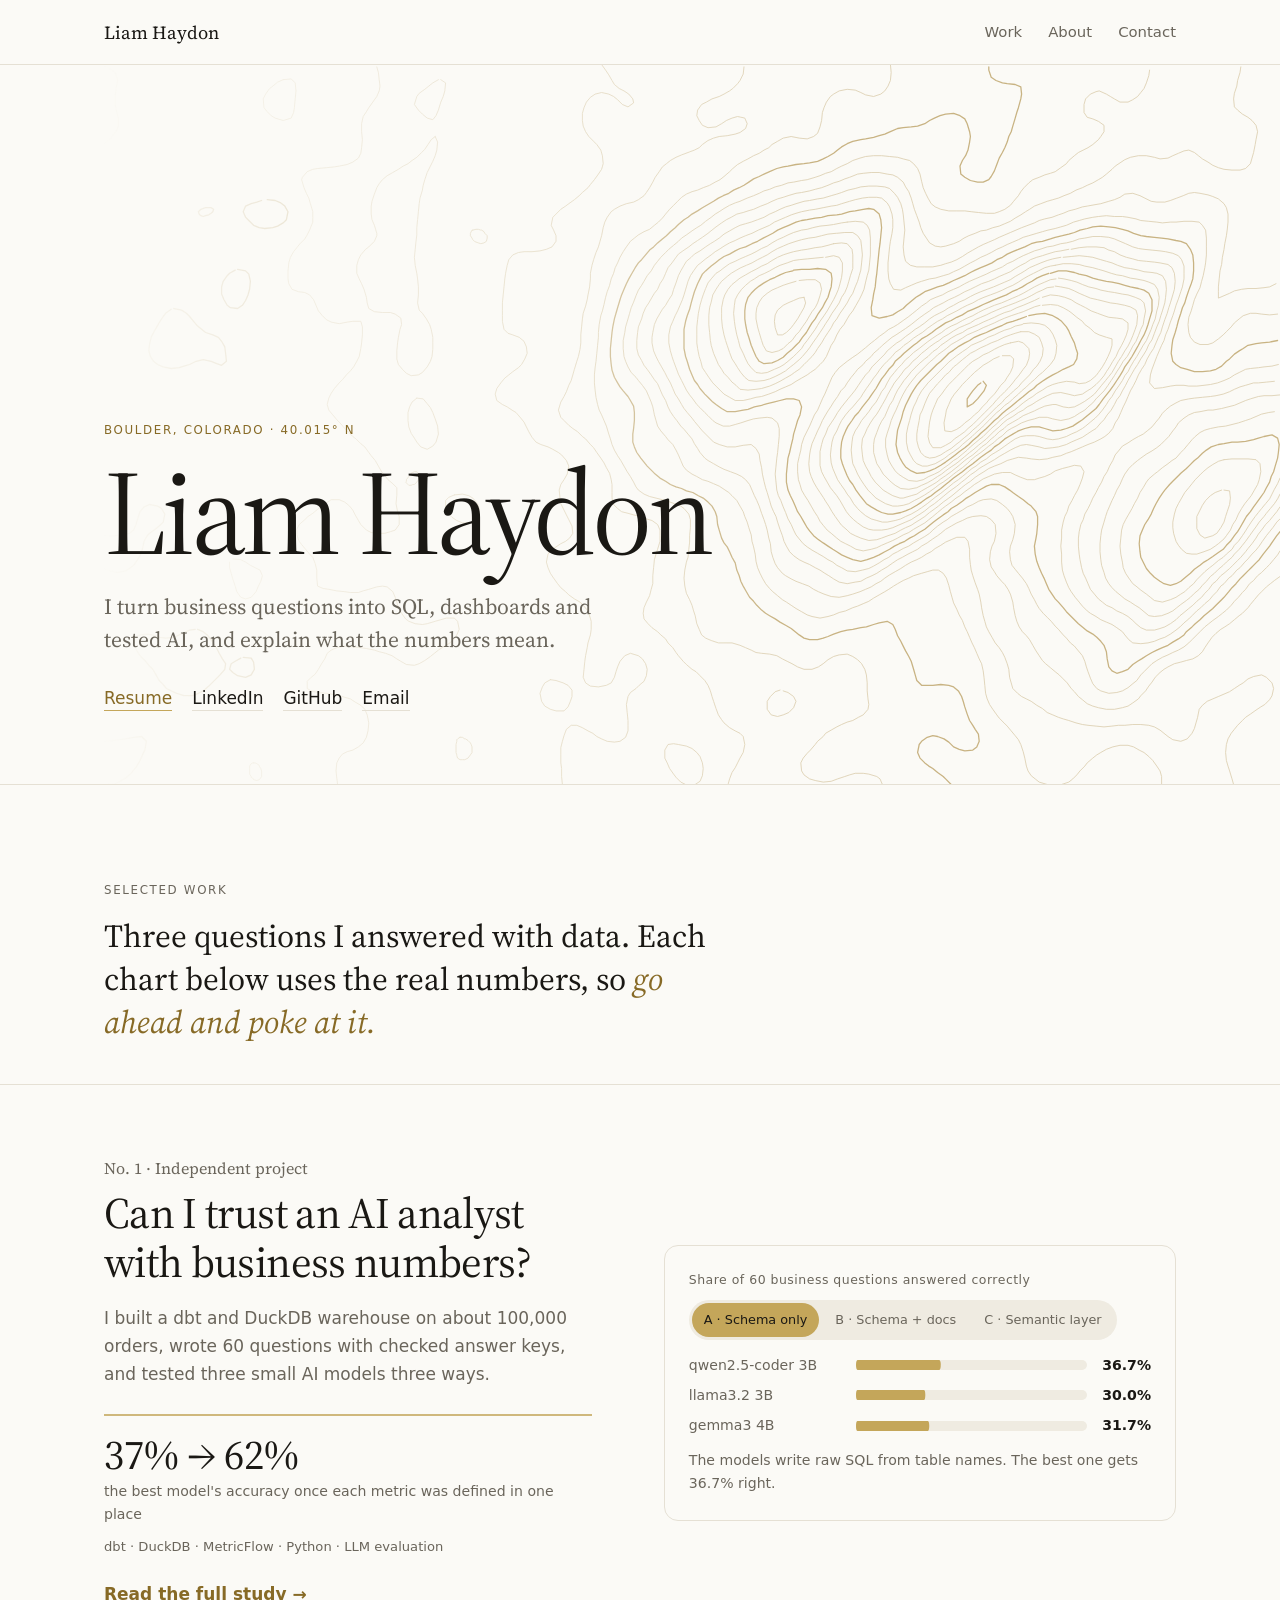
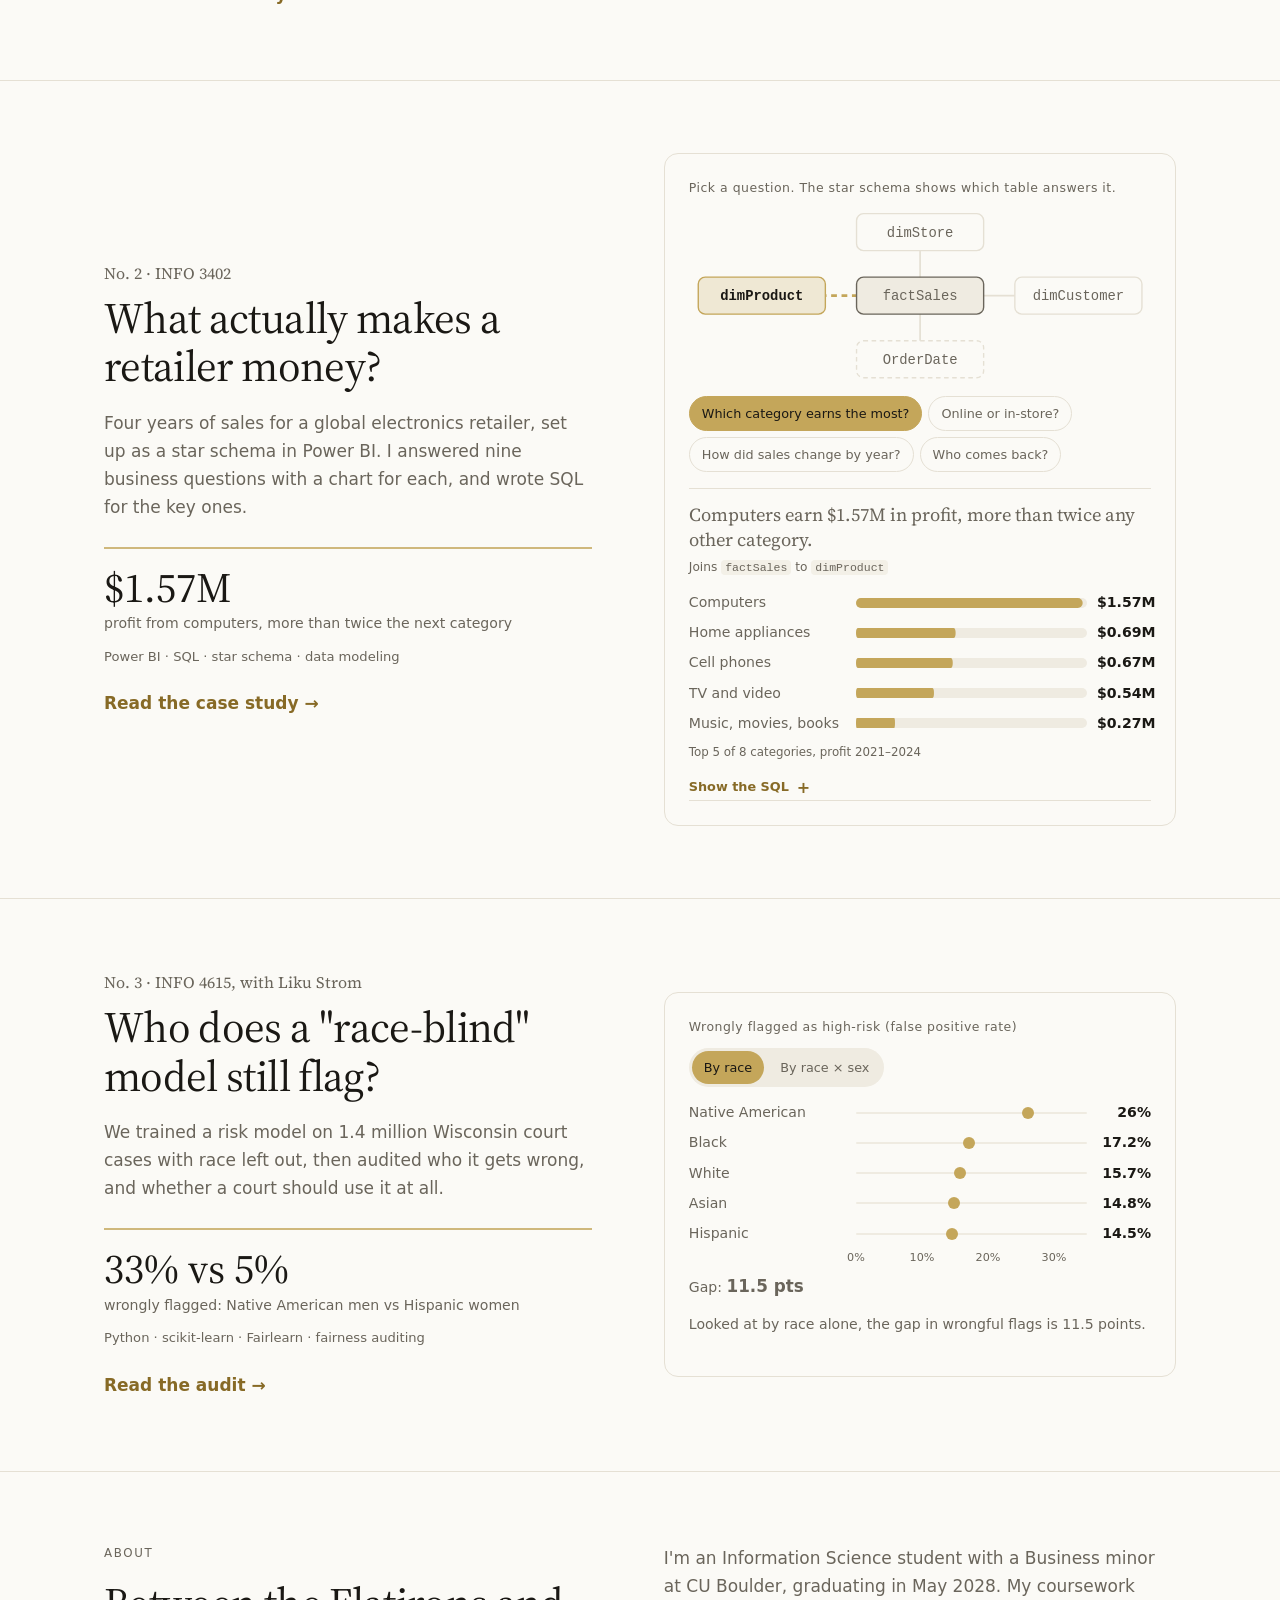
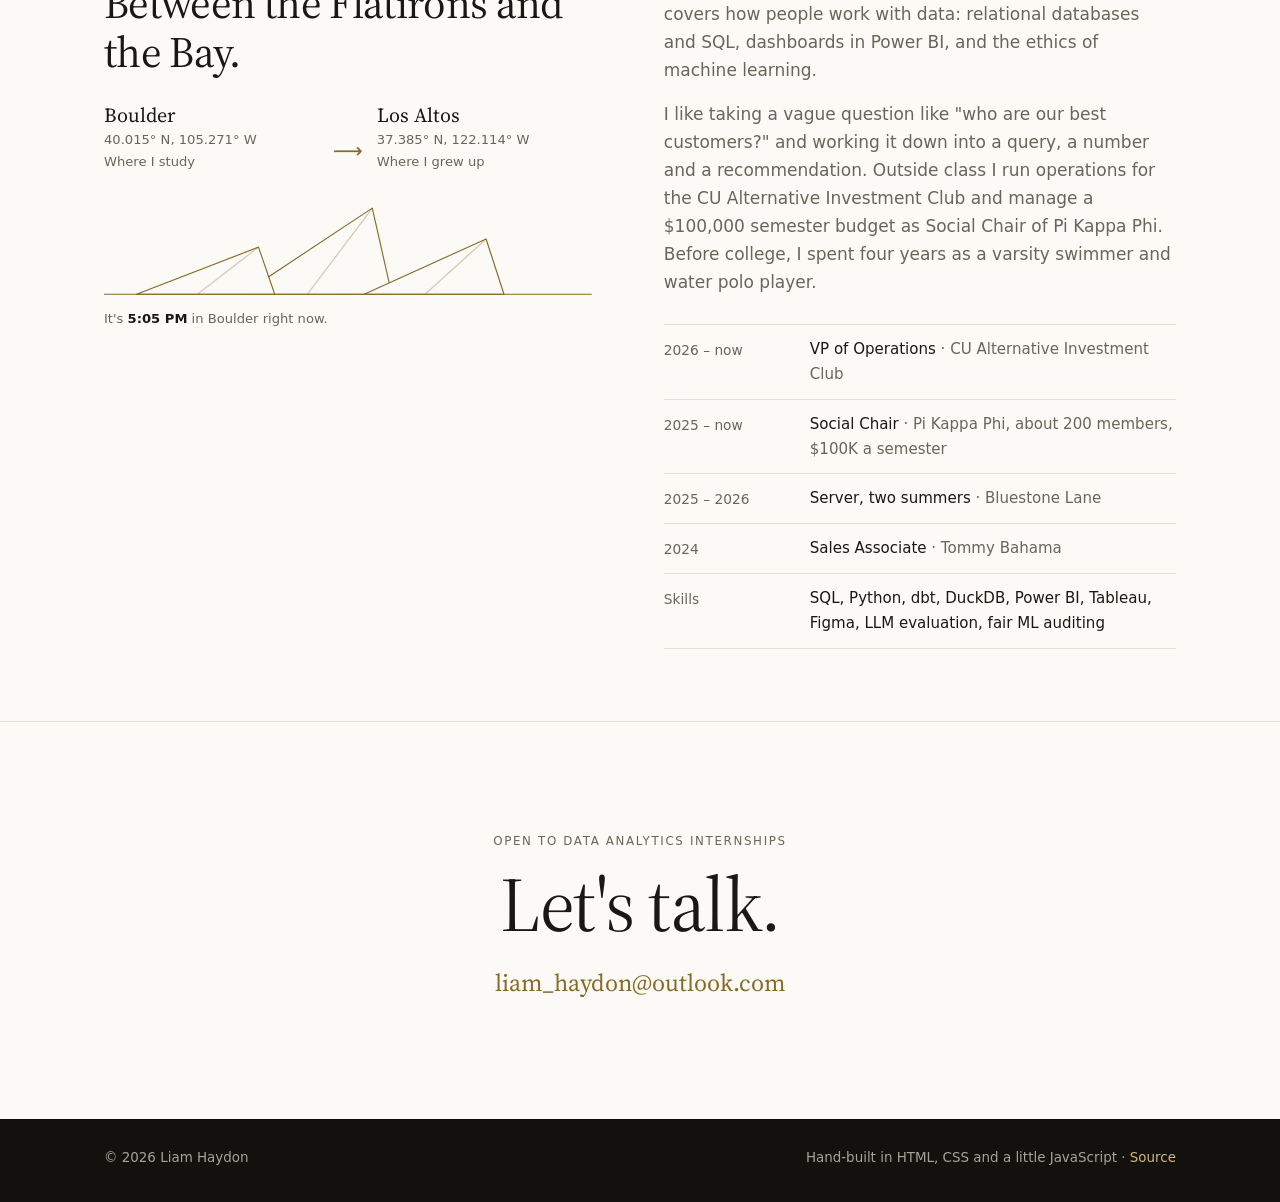
==== commit b4da0542: "Open external links in new tabs; spell Resume without accents; remove contour caption Co-Authored-By" ====
--- a/index.html
+++ b/index.html
@@ -52,13 +52,12 @@
     <h1>Liam Haydon</h1>
     <p class="lead">I turn business questions into SQL, dashboards and tested AI, and explain what the numbers mean.</p>
     <ul class="links">
-      <li><a class="primary" href="assets/Liam-Haydon-Resume.pdf" target="_blank" rel="noopener">Résumé</a></li>
-      <li><a href="https://www.linkedin.com/in/liamhaydon/">LinkedIn</a></li>
-      <li><a href="https://github.com/liamhaydon">GitHub</a></li>
+      <li><a class="primary" href="assets/Liam-Haydon-Resume.pdf" target="_blank" rel="noopener">Resume</a></li>
+      <li><a href="https://www.linkedin.com/in/liamhaydon/" target="_blank" rel="noopener">LinkedIn</a></li>
+      <li><a href="https://github.com/liamhaydon" target="_blank" rel="noopener">GitHub</a></li>
       <li><a href="mailto:liam_haydon@outlook.com">Email</a></li>
     </ul>
   </div>
-  <span class="legend-note" aria-hidden="true">Foothills west of Boulder · stylized contours</span>
 </header>
 
 <main id="work">
@@ -161,7 +160,7 @@
 <footer>
   <div class="wrap">
     <span>© 2026 Liam Haydon</span>
-    <span>Hand-built in HTML, CSS and a little JavaScript · <a href="https://github.com/liamhaydon/liamhaydon.github.io">Source</a></span>
+    <span>Hand-built in HTML, CSS and a little JavaScript · <a href="https://github.com/liamhaydon/liamhaydon.github.io" target="_blank" rel="noopener">Source</a></span>
   </div>
 </footer>
 
